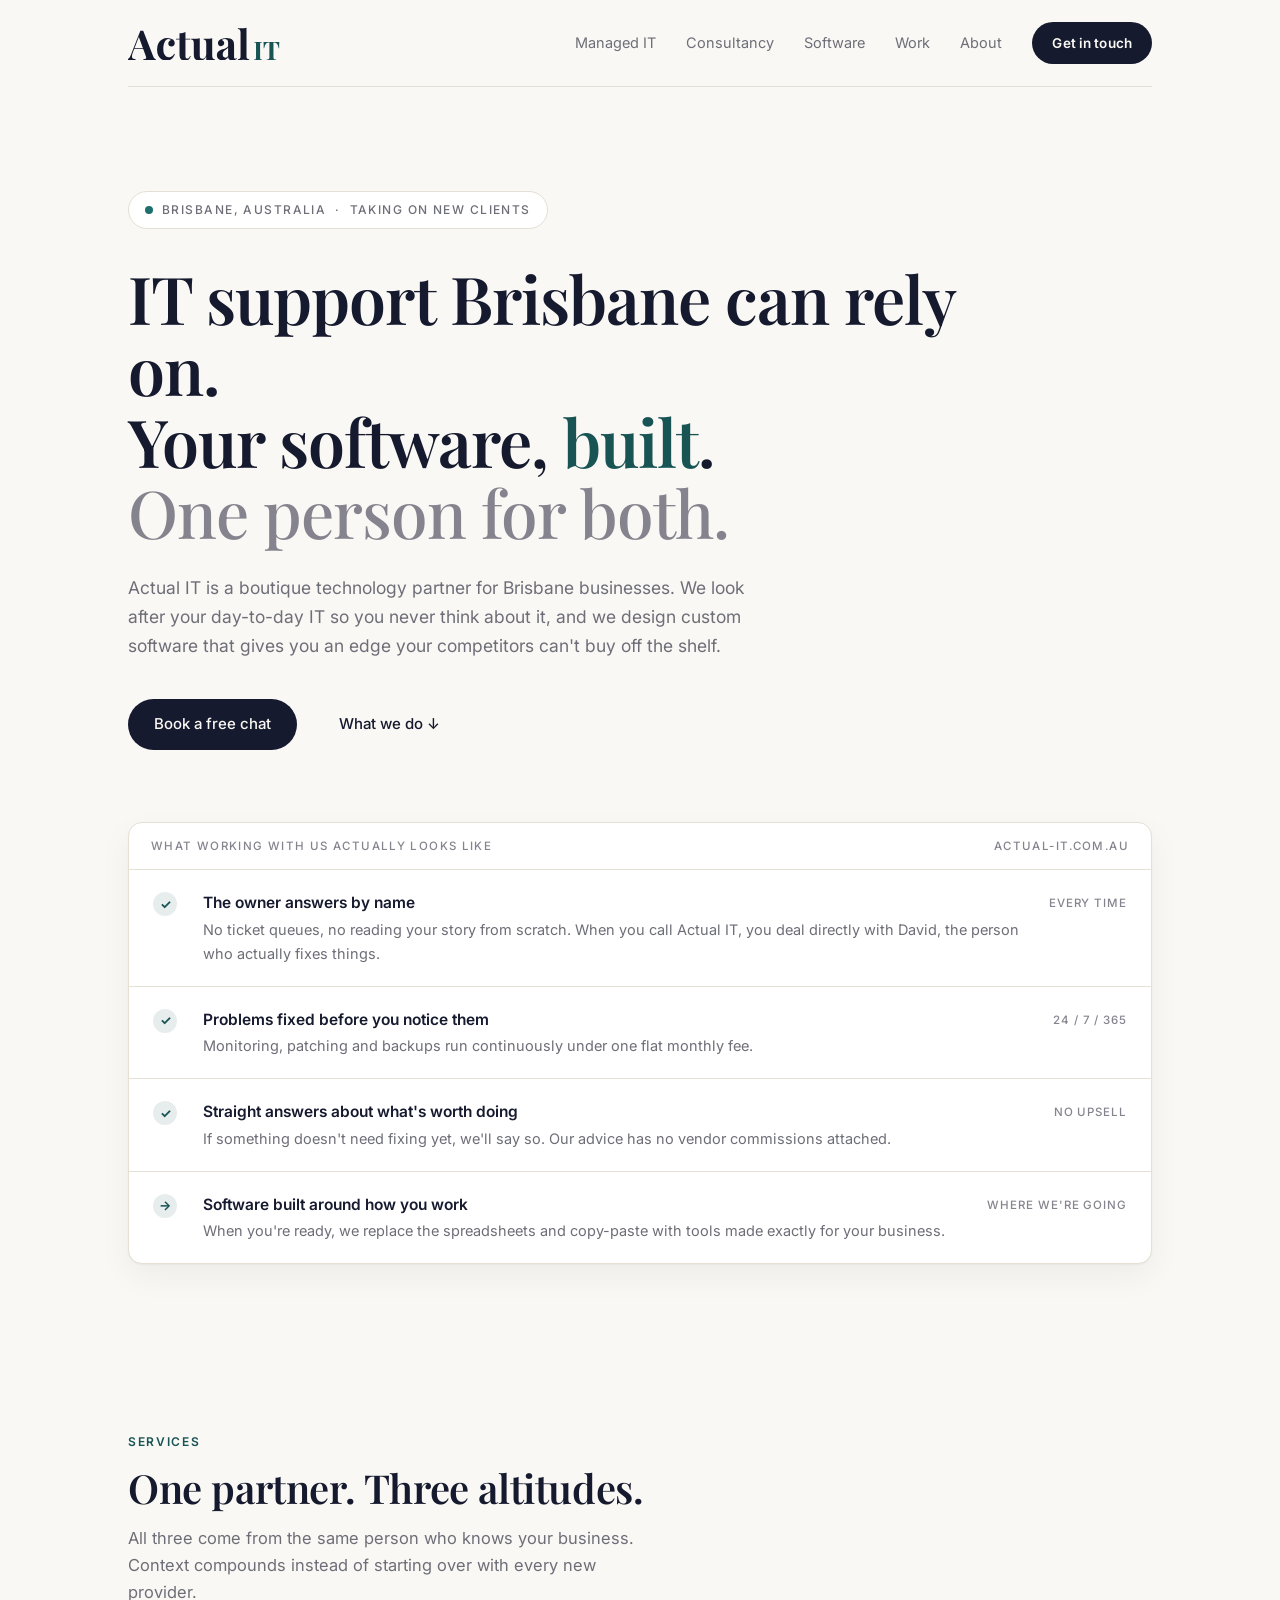
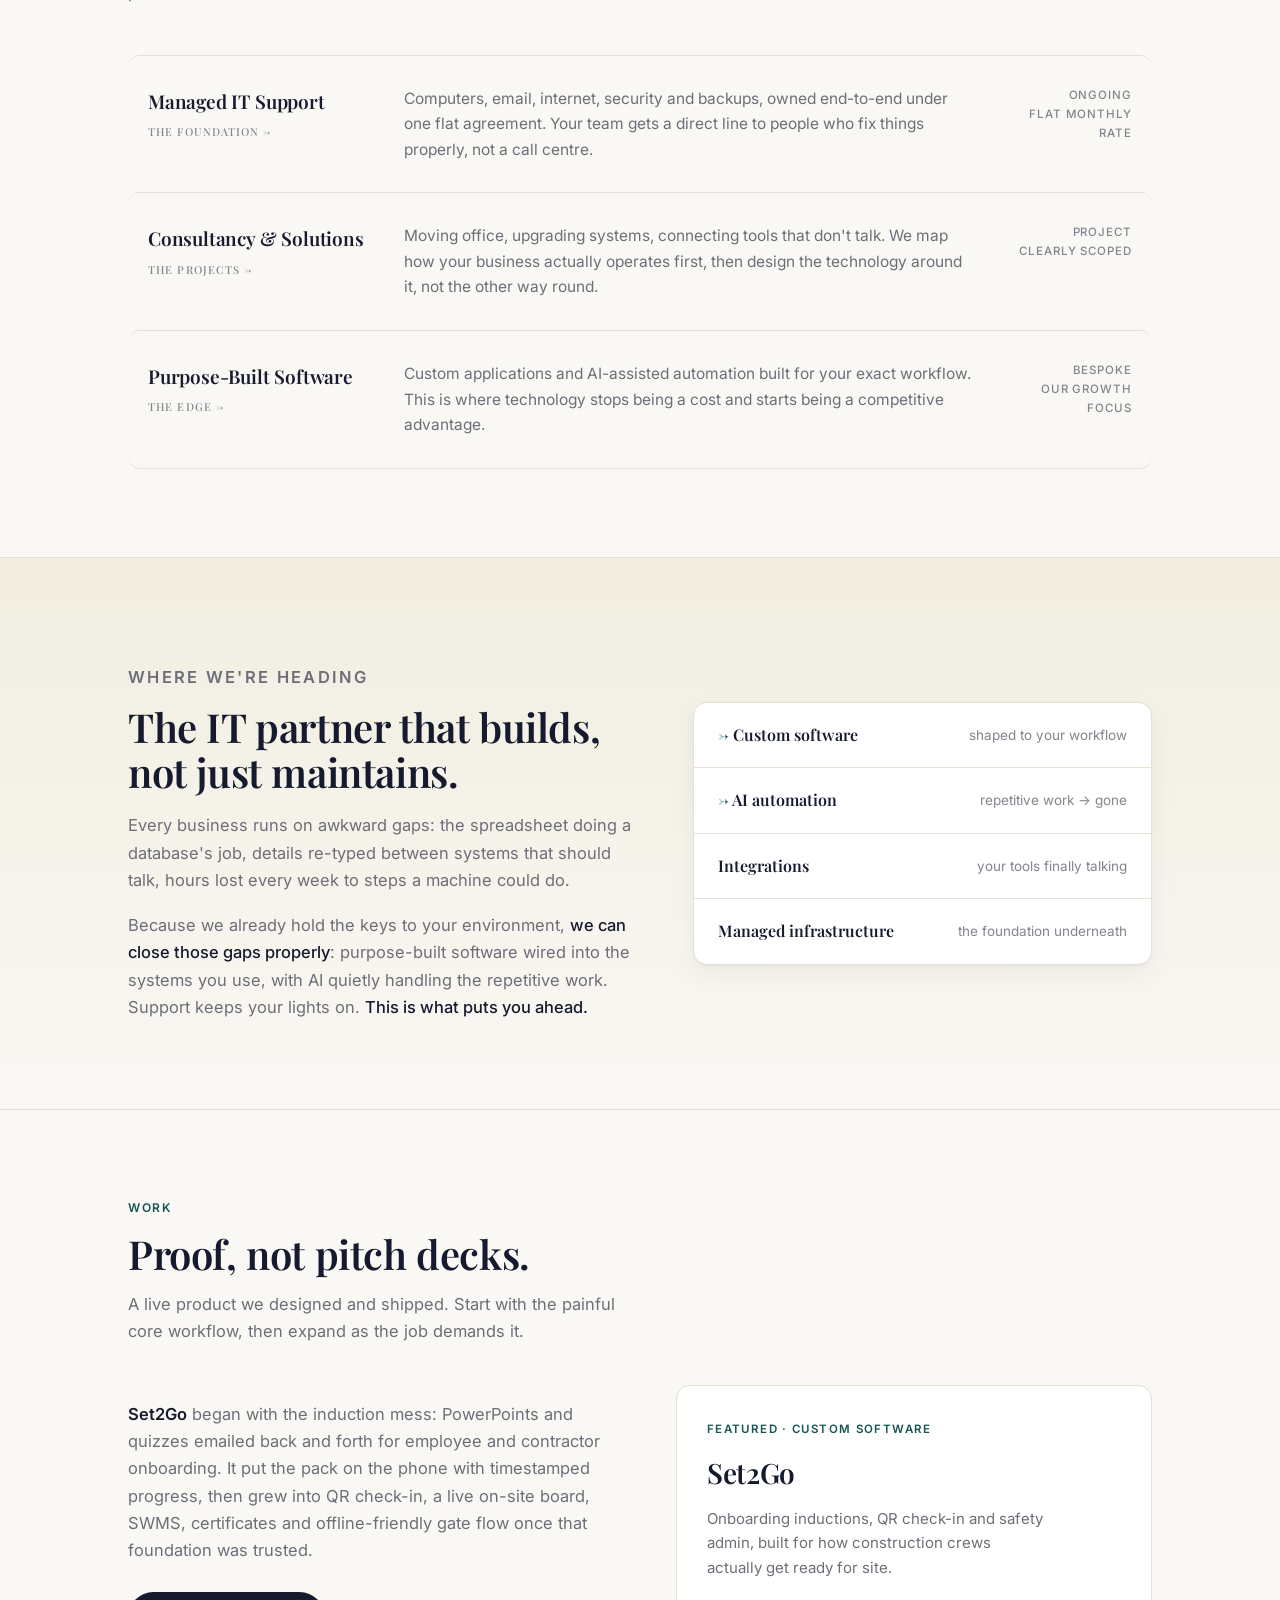
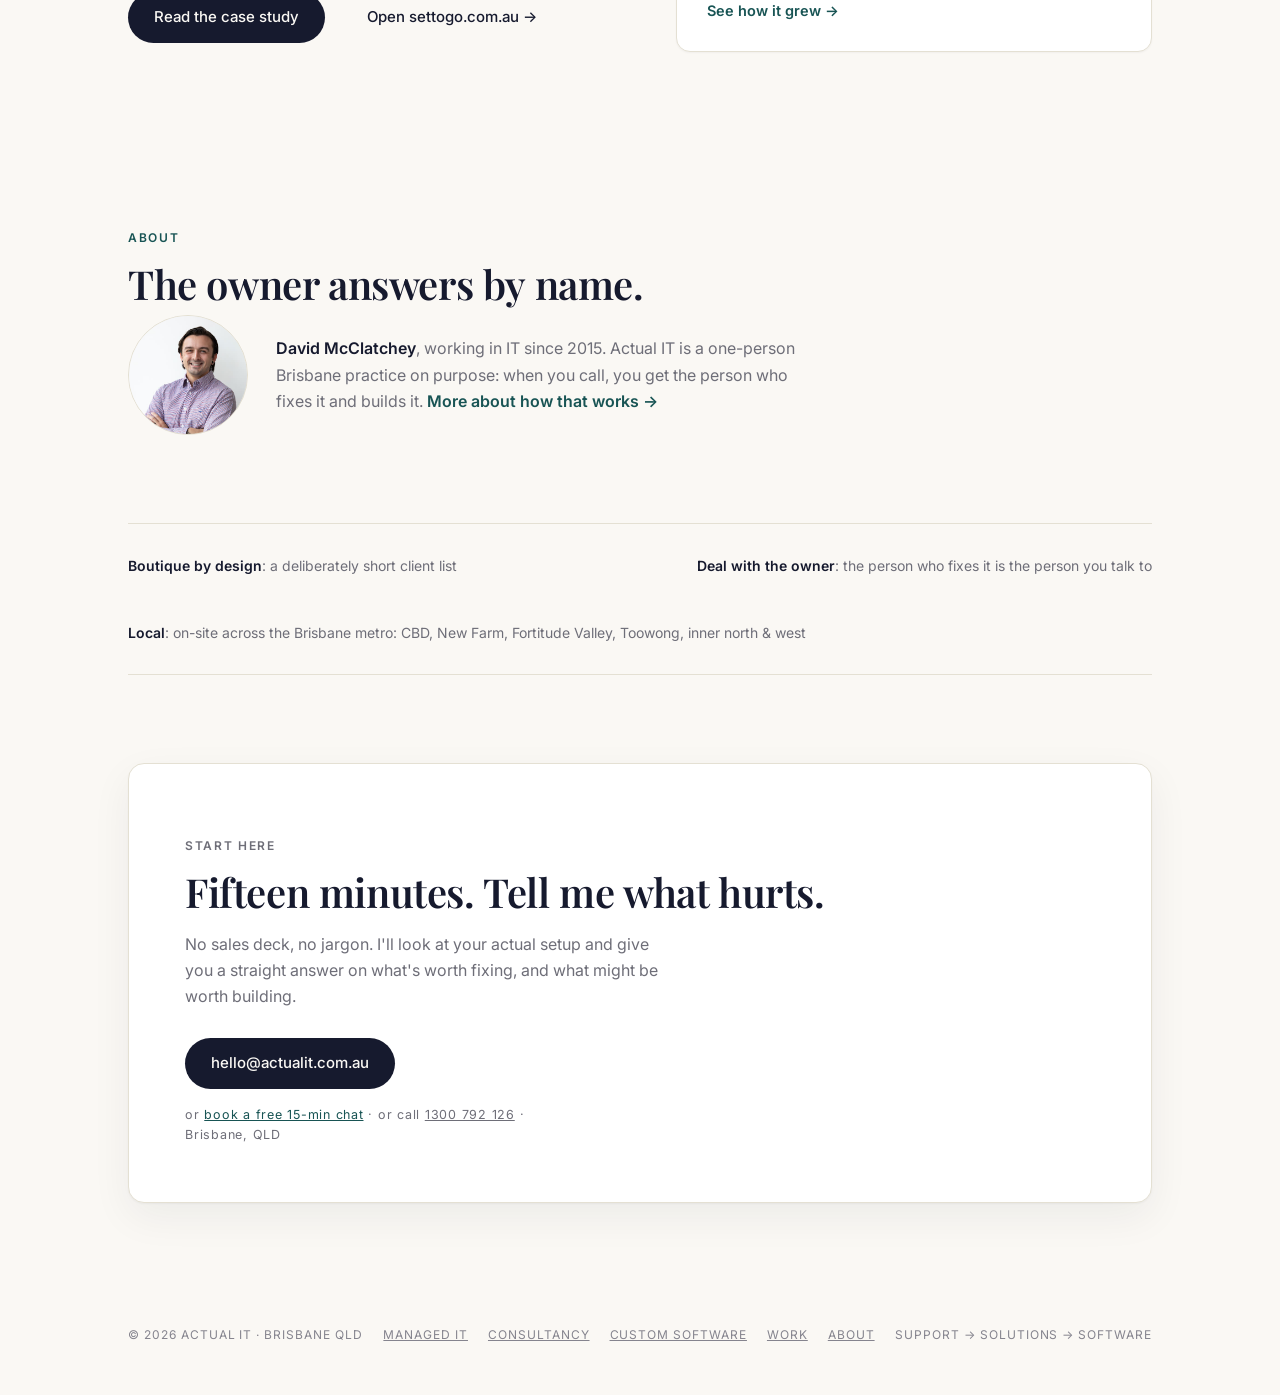
==== index.html @ 5e85e90c "Remove em dashes from site copy Replace em dashes with commas, colons, periods, pipes, or parenthese" ====
<!DOCTYPE html>
<html lang="en-AU">
<head>
<meta charset="UTF-8">
<meta name="viewport" content="width=device-width, initial-scale=1.0">
<title>IT Support Brisbane | Managed IT, Software &amp; AI | Actual IT</title>
<meta name="description" content="Boutique IT support for Brisbane businesses: managed IT, consultancy and custom software &amp; AI. Deal directly with the owner. Actual IT, Brisbane QLD.">
<link rel="canonical" href="https://actualit.com.au/">
<meta property="og:type" content="website">
<meta property="og:title" content="Actual IT | IT Support &amp; Custom Software for Brisbane Businesses">
<meta property="og:description" content="Managed IT support, consultancy and purpose-built software for Brisbane businesses. Boutique by design: you always deal directly with the owner.">
<meta property="og:url" content="https://actualit.com.au/">
<meta property="og:locale" content="en_AU">
<meta property="og:image" content="https://actualit.com.au/assets/og-image.png">
<meta property="og:image:alt" content="Actual IT: boutique IT support, consultancy and custom software for Brisbane businesses.">
<meta property="og:image:width" content="1600">
<meta property="og:image:height" content="900">
<meta name="twitter:card" content="summary_large_image">

<meta name="geo.region" content="AU-QLD">
<meta name="geo.placename" content="Brisbane">
<link rel="icon" type="image/svg+xml" href="/favicon.svg?v=2">
<link rel="preconnect" href="https://fonts.googleapis.com">
<link rel="preconnect" href="https://fonts.gstatic.com" crossorigin>
<link href="https://fonts.googleapis.com/css2?family=Inter:wght@400;500;600&family=Playfair+Display:wght@500;600;700&display=swap" rel="stylesheet">
<link rel="stylesheet" href="/styles.css">
  <script type="application/ld+json">
  {
    "@context": "https://schema.org",
    "@type": "ProfessionalService",
    "@id": "https://actualit.com.au/#business",
    "name": "Actual IT",
    "description": "Boutique IT support, consultancy and purpose-built software for Brisbane businesses.",
    "url": "https://actualit.com.au/",
    "logo": "https://actualit.com.au/assets/logo.svg",
    "image": "https://actualit.com.au/assets/og-image.png",
    "email": "hello@actualit.com.au",
    "telephone": "1300 792 126",
    "founder": {"@type": "Person", "name": "David McClatchey", "jobTitle": "Principal Consultant", "image": "https://actualit.com.au/assets/david-mcclatchey.jpg"},
    "areaServed": {"@type": "City", "name": "Brisbane"},
    "address": {"@type": "PostalAddress", "addressLocality": "Brisbane", "addressRegion": "QLD", "addressCountry": "AU"},
    "geo": {"@type": "GeoCoordinates", "latitude": -27.4698, "longitude": 153.0251},
    "priceRange": "$$",
    "knowsAbout": ["Managed IT Support", "IT Consultancy", "Custom Software Development", "AI Automation"],
    "sameAs": ["https://www.google.com/maps/place/Actual+IT/data=!4m2!3m1!1s0x0:0x49b9b426a1f23803"]
  }
  </script>
</head>
<body>

<div class="wrap">
  <nav>
    <a class="skip" href="#main">Skip to content</a>
    <a class="brand" href="/">
      <img class="brand-logo" src="/assets/logo.svg?v=2" alt="Actual IT" width="132" height="47">
    </a>
    <button class="nav-toggle" aria-expanded="false" aria-controls="site-nav">Menu</button>
    <div class="nav-right" id="site-nav">
      <a class="link" href="/services/managed-it-support">Managed IT</a>
      <a class="link" href="/services/consultancy">Consultancy</a>
      <a class="link" href="/services/custom-software">Software</a>
      <a class="link" href="/work/">Work</a>
      <a class="link" href="/about/">About</a>
      <a class="nav-cta" href="/contact/">Get in touch</a>
    </div>
  </nav>
</div>

<header class="hero">
  <div class="wrap">
    <span class="status-pill"><span class="pulse"></span> BRISBANE, AUSTRALIA &nbsp;·&nbsp; TAKING ON NEW CLIENTS</span>
    <h1>IT support Brisbane can rely on.<br>Your software, <span class="ok">built</span>.<br><span class="dim">One person for both.</span></h1>
    <p class="hero-sub">
      Actual IT is a boutique technology partner for Brisbane businesses. We look after your
      day-to-day IT so you never think about it, and we design custom software that gives
      you an edge your competitors can't buy off the shelf.
    </p>
    <div class="hero-actions">
      <a class="btn btn-solid" href="https://cal.com/actualit/15min" target="_blank" rel="noopener">Book a free chat</a>
      <a class="btn btn-text" href="#services">What we do ↓</a>
    </div>

    <div class="like">
      <div class="like-bar"><span>what working with us actually looks like</span><span>actual-it.com.au</span></div>
      <div class="like-row">
        <span class="like-check">✓</span>
        <div>
          <div class="like-t">The owner answers by name</div>
          <div class="like-d">No ticket queues, no reading your story from scratch. When you call Actual IT, you deal directly with David, the person who actually fixes things.</div>
        </div>
        <span class="like-meta">every time</span>
      </div>
      <div class="like-row">
        <span class="like-check">✓</span>
        <div>
          <div class="like-t">Problems fixed before you notice them</div>
          <div class="like-d">Monitoring, patching and backups run continuously under one flat monthly fee.</div>
        </div>
        <span class="like-meta">24 / 7 / 365</span>
      </div>
      <div class="like-row">
        <span class="like-check">✓</span>
        <div>
          <div class="like-t">Straight answers about what's worth doing</div>
          <div class="like-d">If something doesn't need fixing yet, we'll say so. Our advice has no vendor commissions attached.</div>
        </div>
        <span class="like-meta">no upsell</span>
      </div>
      <div class="like-row">
        <span class="like-check">→</span>
        <div>
          <div class="like-t">Software built around how you work</div>
          <div class="like-d">When you're ready, we replace the spreadsheets and copy-paste with tools made exactly for your business.</div>
        </div>
        <span class="like-meta">where we're going</span>
      </div>
    </div>
  </div>
</header>

<section id="services">
  <div class="wrap">
    <div class="sec-head">
      <p class="sec-label">Services</p>
      <h2>One partner. Three altitudes.</h2>
      <p class="sec-note">All three come from the same person who knows your business. Context compounds instead of starting over with every new provider.</p>
    </div>

    <div class="ledger">
      <div class="ledger-row">
        <span class="ledger-name"><a href="/services/managed-it-support" style="color:inherit;text-decoration:none;">Managed IT Support</a><small>the foundation →</small></span>
        <p class="ledger-desc">Computers, email, internet, security and backups, owned end-to-end under one flat agreement. Your team gets a direct line to people who fix things properly, not a call centre.</p>
        <span class="ledger-meta">ongoing<br>flat monthly rate</span>
      </div>
      <div class="ledger-row">
        <span class="ledger-name"><a href="/services/consultancy" style="color:inherit;text-decoration:none;">Consultancy &amp; Solutions</a><small>the projects →</small></span>
        <p class="ledger-desc">Moving office, upgrading systems, connecting tools that don't talk. We map how your business actually operates first, then design the technology around it, not the other way round.</p>
        <span class="ledger-meta">project<br>clearly scoped</span>
      </div>
      <div class="ledger-row">
        <span class="ledger-name"><a href="/services/custom-software" style="color:inherit;text-decoration:none;">Purpose-Built Software</a><small>the edge →</small></span>
        <p class="ledger-desc">Custom applications and AI-assisted automation built for your exact workflow. This is where technology stops being a cost and starts being a competitive advantage.</p>
        <span class="ledger-meta">bespoke<br>our growth focus</span>
      </div>
    </div>
  </div>
</section>

<div class="band-wrap">
  <section id="software">
    <div class="wrap pitch">
      <div>
        <p class="sec-label">Where we're heading</p>
        <h2>The IT partner that builds, not just maintains.</h2>
        <p>Every business runs on awkward gaps: the spreadsheet doing a database's job, details re-typed between systems that should talk, hours lost every week to steps a machine could do.</p>
        <p>Because we already hold the keys to your environment, <strong>we can close those gaps properly</strong>: purpose-built software wired into the systems you use, with AI quietly handling the repetitive work. Support keeps your lights on. <strong>This is what puts you ahead.</strong></p>
      </div>
      <div class="stack" aria-hidden="true">
        <div class="stack-item hot">
          <span class="s-name">Custom software</span><span class="s-desc">shaped to your workflow</span>
        </div>
        <div class="stack-item hot">
          <span class="s-name">AI automation</span><span class="s-desc">repetitive work → gone</span>
        </div>
        <div class="stack-item">
          <span class="s-name">Integrations</span><span class="s-desc">your tools finally talking</span>
        </div>
        <div class="stack-item">
          <span class="s-name">Managed infrastructure</span><span class="s-desc">the foundation underneath</span>
        </div>
      </div>
    </div>
  </section>
</div>

<section id="work">
  <div class="wrap">
    <div class="sec-head">
      <p class="sec-label">Work</p>
      <h2>Proof, not pitch decks.</h2>
      <p class="sec-note">A live product we designed and shipped. Start with the painful core workflow, then expand as the job demands it.</p>
    </div>
    <div class="work-teaser">
      <div>
        <p>
          <strong style="color:var(--text); font-weight:600;">Set2Go</strong> began with the
          induction mess: PowerPoints and quizzes emailed back and forth for employee and
          contractor onboarding. It put the pack on the phone with timestamped progress, then
          grew into QR check-in, a live on-site board, SWMS, certificates and offline-friendly
          gate flow once that foundation was trusted.
        </p>
        <div class="hero-actions" style="margin-top:28px;">
          <a class="btn btn-solid" href="/work/">Read the case study</a>
          <a class="btn btn-text" href="https://settogo.com.au" target="_blank" rel="noopener">Open settogo.com.au →</a>
        </div>
      </div>
      <a class="work-link" href="/work/#settogo">
        <span class="wl-label">Featured · Custom software</span>
        <div class="wl-name">Set2Go</div>
        <p class="wl-desc">Onboarding inductions, QR check-in and safety admin, built for how construction crews actually get ready for site.</p>
        <span class="wl-go">See how it grew →</span>
      </a>
    </div>
  </div>
</section>

<section id="about">
  <div class="wrap">
    <div class="sec-head">
      <p class="sec-label">About</p>
      <h2>The owner answers by name.</h2>
    </div>
    <div class="meet">
      <figure class="meet-photo">
        <img
          src="/assets/david-mcclatchey-sm.jpg"
          width="427"
          height="640"
          alt="David McClatchey, founder of Actual IT"
          loading="lazy"
          decoding="async"
        >
      </figure>
      <div>
        <p>
          <strong>David McClatchey</strong>, working in IT since 2015. Actual IT is a one-person
          Brisbane practice on purpose: when you call, you get the person who fixes it and builds it.
          <a href="/about/">More about how that works →</a>
        </p>
      </div>
    </div>
  </div>
</section>

<div class="wrap">
  <div class="trust">
    <div><b>Boutique by design</b>: a deliberately short client list</div>
    <div><b>Deal with the owner</b>: the person who fixes it is the person you talk to</div>
    <div><b>Local</b>: on-site across the Brisbane metro: CBD, New Farm, Fortitude Valley, Toowong, inner north &amp; west</div>
  </div>
</div>

<section id="contact">
  <div class="wrap">
    <div class="contact-box">
      <p class="sec-label">Start here</p>
      <h2>Fifteen minutes. Tell me what hurts.</h2>
      <p>No sales deck, no jargon. I'll look at your actual setup and give you a straight answer on what's worth fixing, and what might be worth building.</p>
      <a class="btn btn-solid" href="mailto:hello@actualit.com.au">hello@actualit.com.au</a>
      <p class="contact-alt">or <a href="https://cal.com/actualit/15min" target="_blank" rel="noopener" style="color:var(--accent);">book a free 15-min chat</a> · or call <a href="tel:1300792126">1300 792 126</a> · Brisbane, QLD</p>
    </div>
  </div>
</section>

<div class="wrap">
  <footer style="flex-wrap:wrap; gap:16px;">
    <span>&copy; 2026 ACTUAL IT &middot; BRISBANE QLD</span>
    <span style="display:flex; gap:20px;">
      <a href="/services/managed-it-support" style="color:inherit;">Managed IT</a>
      <a href="/services/consultancy" style="color:inherit;">Consultancy</a>
      <a href="/services/custom-software" style="color:inherit;">Custom Software</a>
      <a href="/work/" style="color:inherit;">Work</a>
      <a href="/about/" style="color:inherit;">About</a>
    </span>
    <span>SUPPORT &rarr; SOLUTIONS &rarr; SOFTWARE</span>
  </footer>
</div>

</body>
</html>
---- styles.css ----
:root {
    --bg: #FAF8F4;          /* warm off-white */
    --panel: #F2EFE6;
    --border: #E4E0D3;
    --text: #161A2E;        /* ink navy */
    --muted: #6E6E78;       /* slate grey */
    --faint: #85848E;
    --accent: #185454;      /* dark teal */
    --accent-bright: #1E6F6F;
    --sage: #7FB5AE;        /* accents on dark only */
    --bone: #F2EDE3;        /* text on navy */
    --serif: "Playfair Display", Georgia, "Times New Roman", serif;
    --sans: "Inter", "Segoe UI", system-ui, sans-serif;
  }
  * { box-sizing: border-box; margin: 0; padding: 0; }
  body {
    background: var(--bg); color: var(--text);
    font-family: var(--sans); font-size: 16px; line-height: 1.65;
    -webkit-font-smoothing: antialiased;
  }
  ::selection { background: var(--accent); color: var(--bone); }
  .wrap { max-width: 1080px; margin: 0 auto; padding: 0 28px; }

  .skip {
    position: absolute; left: -999px; top: 0; z-index: 100;
    background: var(--accent); color: var(--bone);
    padding: 10px 18px; border-radius: 0 0 10px 0;
    font-size: 14px; text-decoration: none;
  }
  .skip:focus { left: 0; }
  a:focus-visible, button:focus-visible {
    outline: 2px solid var(--accent); outline-offset: 3px; border-radius: 4px;
  }
  .nav-right a[aria-current="page"] { color: var(--text); font-weight: 600; }
  .nav-right a.link[aria-current="page"]::after {
    content: ""; display: block; height: 2px; background: var(--accent);
    border-radius: 2px; margin-top: 2px;
  }

  /* nav */
  nav {
    display: flex; justify-content: space-between; align-items: center;
    padding: 22px 0; border-bottom: 1px solid var(--border);
  }
  .brand { display: flex; align-items: center; text-decoration: none; }
  .brand-logo { height: 34px; width: auto; display: block; }
  .nav-right { display: flex; gap: 30px; align-items: center; }
  .nav-right a.link { color: var(--muted); text-decoration: none; font-size: 14.5px; transition: color .15s; }
  .nav-right a.link:hover { color: var(--text); }
  .nav-cta {
    font-size: 13.5px; font-weight: 600; text-decoration: none;
    background: var(--text); color: var(--bg) !important;
    padding: 10px 20px; border-radius: 99px; transition: background .15s;
    letter-spacing: 0.01em;
  }
  .nav-cta:hover { background: var(--accent); }

  .nav-toggle { display: none; }
  @media (max-width: 760px) {
    .nav-right { position: fixed; inset: 0 0 auto 0; background: var(--bg);
      flex-direction: column; align-items: flex-start; gap: 20px;
      padding: 84px 28px 32px; border-bottom: 1px solid var(--border);
      transform: translateY(-110%); transition: transform .22s ease; z-index: 90; }
    .nav-right.open { transform: translateY(0); }
    .nav-right a.link { font-size: 18px; }
    .nav-toggle { display: block; background: none; border: 1px solid var(--border);
      border-radius: 8px; padding: 8px 12px; font-size: 15px; color: var(--text);
      cursor: pointer; z-index: 95; }
    nav { position: relative; }
  }

  /* hero */
  .hero { padding: 104px 0 80px; }
  .status-pill {
    display: inline-flex; align-items: center; gap: 9px;
    font-size: 12px; color: var(--muted); letter-spacing: 0.12em;
    text-transform: uppercase; font-weight: 500;
    border: 1px solid var(--border); border-radius: 99px; padding: 8px 16px;
    background: #fff; margin-bottom: 34px;
  }
  .pulse { width: 8px; height: 8px; border-radius: 50%; background: var(--accent-bright); animation: pulse 2.4s infinite; }
  @keyframes pulse { 0%,100% { opacity: 1; } 50% { opacity: .35; } }
  h1 {
    font-family: var(--serif); font-weight: 600;
    font-size: clamp(40px, 5.4vw, 66px); letter-spacing: -0.015em;
    line-height: 1.08; max-width: 20ch;
  }
  h1 .ok { color: var(--accent); }
  h1 .dim { color: var(--faint); font-weight: 500; }
  .hero-sub { margin-top: 26px; max-width: 56ch; color: var(--muted); font-size: 17.5px; }
  .hero-actions { margin-top: 38px; display: flex; gap: 16px; align-items: center; flex-wrap: wrap; }
  .btn {
    font-size: 15px; text-decoration: none;
    padding: 13px 26px; border-radius: 99px; transition: all .15s ease;
  }
  .btn-solid { background: var(--text); color: var(--bg); font-weight: 500; }
  .btn-solid:hover { background: var(--accent); transform: translateY(-1px); box-shadow: 0 6px 18px rgba(24,84,84,.22); }
  .btn-text { color: var(--text); font-weight: 500; }

  /* "what it's like" panel */
  .like {
    margin-top: 72px; border: 1px solid var(--border); border-radius: 14px;
    background: #fff; overflow: hidden;
    box-shadow: 0 1px 2px rgba(22,26,46,.04), 0 12px 32px rgba(22,26,46,.05);
  }
  .like-bar {
    display: flex; align-items: center; justify-content: space-between;
    padding: 14px 22px; border-bottom: 1px solid var(--border);
    font-size: 11.5px; letter-spacing: 0.12em; text-transform: uppercase;
    color: var(--faint); font-weight: 500;
  }
  .like-row {
    display: grid; grid-template-columns: 34px 1fr auto; gap: 16px;
    padding: 20px 24px; border-bottom: 1px solid var(--border); align-items: start;
  }
  .like-row:last-child { border-bottom: none; }
  .like-check {
    width: 24px; height: 24px; border-radius: 50%; background: rgba(24,84,84,.10);
    color: var(--accent); display: flex; align-items: center; justify-content: center;
    font-size: 13px; font-weight: 700; margin-top: 2px;
  }
  .like-t { font-weight: 600; font-size: 15.5px; }
  .like-d { color: var(--muted); font-size: 14.5px; margin-top: 2px; }
  .like-meta { font-size: 11.5px; letter-spacing: 0.08em; text-transform: uppercase; color: var(--faint); white-space: nowrap; padding-top: 4px; font-weight: 500; }

  /* sections */
  section { padding: 88px 0; }
  .sec-head { max-width: 720px; }
  .sec-label {
    font-size: 12px; color: var(--accent);
    letter-spacing: 0.14em; text-transform: uppercase; font-weight: 600;
  }
  h2 {
    font-family: var(--serif); font-weight: 600;
    font-size: clamp(28px, 3.4vw, 40px); letter-spacing: -0.01em;
    line-height: 1.12; margin-top: 14px;
  }
  .sec-note { color: var(--muted); font-size: 16.5px; margin-top: 14px; max-width: 52ch; }

  /* services ledger */
  .ledger { margin-top: 48px; }
  .ledger-row {
    display: grid; grid-template-columns: 220px 1fr 120px; gap: 36px;
    padding: 30px 20px; border-top: 1px solid var(--border);
    border-radius: 12px; transition: background .15s;
  }
  .ledger-row:last-child { border-bottom: 1px solid var(--border); }
  .ledger-row:hover { background: #fff; box-shadow: 0 1px 3px rgba(22,26,46,.05); }
  @media (max-width: 800px) { .ledger-row { grid-template-columns: 1fr; gap: 10px; } }
  .ledger-name { font-family: var(--serif); font-weight: 600; font-size: 19px; letter-spacing: -0.01em; }
  .ledger-name small { display: block; font-weight: 500; font-size: 11px; letter-spacing: 0.1em; text-transform: uppercase; color: var(--faint); margin-top: 6px; }
  .ledger-desc { color: var(--muted); font-size: 15.5px; max-width: 58ch; }
  .ledger-meta { font-size: 11.5px; letter-spacing: 0.08em; text-transform: uppercase; color: var(--faint); text-align: right; font-weight: 500; }
  @media (max-width: 800px) { .ledger-meta { text-align: left; } }

  /* pitch band: warm tint */
  .band-wrap { background: linear-gradient(180deg, #F1EDE0, var(--bg)); border-top: 1px solid var(--border); border-bottom: 1px solid var(--border); }
  .pitch { display: grid; grid-template-columns: 1.1fr 1fr; gap: 60px; align-items: center; }
  @media (max-width: 840px) { .pitch { grid-template-columns: 1fr; } }
  .pitch p { color: var(--muted); margin-top: 18px; font-size: 16.5px; }
  .pitch strong { color: var(--text); font-weight: 500; }
  .stack { border: 1px solid var(--border); border-radius: 14px; background: #fff; overflow: hidden; box-shadow: 0 1px 2px rgba(22,26,46,.04), 0 10px 28px rgba(22,26,46,.05); }
  .stack-item {
    padding: 19px 24px; border-bottom: 1px solid var(--border);
    display: flex; justify-content: space-between; align-items: center; gap: 20px;
  }
  .stack-item:last-child { border-bottom: none; }
  .stack-item .s-name { font-family: var(--serif); font-weight: 600; font-size: 16px; }
  .stack-item.hot .s-name::before { content: "→ "; color: var(--accent); }
  .stack-item .s-desc { color: var(--faint); font-size: 13.5px; text-align: right; }

  /* trust strip */
  .trust { display: flex; gap: 44px; flex-wrap: wrap; justify-content: space-between; padding: 30px 0; border-top: 1px solid var(--border); border-bottom: 1px solid var(--border); }
  .trust div { font-size: 14px; color: var(--muted); }
  .trust b { color: var(--text); font-weight: 600; }

  /* work / case study */
  .case {
    border: 1px solid var(--border); border-radius: 16px; background: #fff;
    padding: 40px 44px 48px;
    box-shadow: 0 1px 2px rgba(22,26,46,.04), 0 12px 32px rgba(22,26,46,.05);
  }
  .case-head {
    display: flex; justify-content: space-between; align-items: flex-start;
    gap: 28px; flex-wrap: wrap;
    padding-bottom: 28px; border-bottom: 1px solid var(--border);
  }
  .case-tagline { color: var(--muted); font-size: 16.5px; margin-top: 10px; max-width: 42ch; }
  .case-meta {
    display: flex; flex-direction: column; align-items: flex-end; gap: 8px;
    font-size: 12px; letter-spacing: 0.08em; text-transform: uppercase;
    color: var(--faint); font-weight: 500; text-align: right;
  }
  .case-meta a {
    color: var(--accent); text-decoration: none; letter-spacing: 0.04em;
    text-transform: none; font-size: 14.5px; font-weight: 600;
  }
  .case-meta a:hover { color: var(--accent-bright); }
  .case-body {
    display: grid; grid-template-columns: 1fr 1fr; gap: 48px;
    padding: 36px 0 8px;
  }
  @media (max-width: 800px) {
    .case { padding: 28px 22px 36px; }
    .case-body { grid-template-columns: 1fr; gap: 28px; }
    .case-meta { align-items: flex-start; text-align: left; }
  }
  .case h3 {
    font-family: var(--serif); font-weight: 600; font-size: 22px;
    letter-spacing: -0.01em; margin-bottom: 14px;
  }
  .case-body p, .case-expand > p, .case-footer p {
    color: var(--muted); font-size: 15.5px; margin-top: 12px;
  }
  .case-body p:first-of-type, .case-expand > p:first-of-type { margin-top: 0; }
  .case-body strong, .case-footer strong { color: var(--text); font-weight: 600; }
  .case-list {
    list-style: none; display: flex; flex-direction: column; gap: 12px;
  }
  .case-list li {
    position: relative; padding-left: 18px;
    color: var(--muted); font-size: 15.5px;
  }
  .case-list li::before {
    content: ""; position: absolute; left: 0; top: 0.65em;
    width: 7px; height: 7px; border-radius: 50%; background: var(--accent);
  }
  .case-list strong { color: var(--text); font-weight: 600; }
  .case-expand {
    padding: 28px 0 8px; border-top: 1px solid var(--border); margin-top: 20px;
  }
  .case-footer {
    margin-top: 12px; padding-top: 28px; border-top: 1px solid var(--border);
  }
  .case-footer p { max-width: 62ch; }

  /* homepage work teaser */
  .work-teaser {
    display: grid; grid-template-columns: 1.05fr 1fr; gap: 48px; align-items: start;
    margin-top: 40px;
  }
  @media (max-width: 840px) { .work-teaser { grid-template-columns: 1fr; gap: 28px; } }
  .work-teaser p { color: var(--muted); font-size: 16.5px; margin-top: 16px; max-width: 48ch; }
  .work-link {
    display: block; text-decoration: none; color: inherit;
    border: 1px solid var(--border); border-radius: 14px; background: #fff;
    padding: 28px 30px; transition: border-color .15s, box-shadow .15s, transform .15s;
    box-shadow: 0 1px 2px rgba(22,26,46,.04);
  }
  .work-link:hover {
    border-color: var(--sage); transform: translateY(-2px);
    box-shadow: 0 8px 24px rgba(22,26,46,.08);
  }
  .work-link .wl-label {
    font-size: 11.5px; letter-spacing: 0.12em; text-transform: uppercase;
    color: var(--accent); font-weight: 600;
  }
  .work-link .wl-name {
    font-family: var(--serif); font-weight: 600; font-size: 28px;
    letter-spacing: -0.01em; margin-top: 10px;
  }
  .work-link .wl-desc { color: var(--muted); font-size: 15px; margin-top: 10px; max-width: 38ch; }
  .work-link .wl-go {
    display: inline-block; margin-top: 18px; color: var(--accent);
    font-size: 14.5px; font-weight: 600;
  }

  /* about / person */
  .pos-grid {
    display: grid; grid-template-columns: 1fr 1fr; gap: 40px 56px;
  }
  .pos-grid p { color: var(--muted); font-size: 16px; margin-top: 16px; }
  .pos-grid p:first-child { margin-top: 0; }
  .pos-grid strong { color: var(--text); font-weight: 600; }
  @media (max-width: 800px) { .pos-grid { grid-template-columns: 1fr; gap: 20px; } }

  .about-intro {
    display: grid; grid-template-columns: minmax(220px, 340px) 1fr;
    gap: 48px; align-items: center;
  }
  @media (max-width: 800px) {
    .about-intro { grid-template-columns: 1fr; gap: 28px; }
  }
  .about-photo {
    margin: 0; border-radius: 16px; overflow: hidden;
    background: var(--panel); border: 1px solid var(--border);
    aspect-ratio: 3 / 4; max-width: 340px;
  }
  .about-photo img {
    display: block; width: 100%; height: 100%;
    object-fit: cover; object-position: center 18%;
  }
  .about-intro .sec-label { margin-bottom: 0; }
  .about-intro h2 { margin-top: 12px; }
  .about-intro p { color: var(--muted); font-size: 16.5px; margin-top: 16px; max-width: 48ch; }
  .about-intro p strong { color: var(--text); font-weight: 600; }
  .about-facts {
    display: flex; flex-wrap: wrap; gap: 10px 28px;
    margin-top: 22px; padding-top: 18px; border-top: 1px solid var(--border);
  }
  .about-facts span {
    font-size: 12.5px; letter-spacing: 0.08em; text-transform: uppercase;
    color: var(--faint); font-weight: 500;
  }
  .about-facts b { color: var(--text); font-weight: 600; letter-spacing: 0.02em; text-transform: none; font-size: 14.5px; }

  /* homepage meet strip */
  .meet {
    display: grid; grid-template-columns: 120px 1fr; gap: 28px; align-items: center;
    margin-top: 8px;
  }
  @media (max-width: 600px) { .meet { grid-template-columns: 96px 1fr; gap: 18px; } }
  .meet-photo {
    margin: 0; width: 120px; height: 120px; border-radius: 50%;
    overflow: hidden; border: 1px solid var(--border); background: var(--panel);
  }
  @media (max-width: 600px) { .meet-photo { width: 96px; height: 96px; } }
  .meet-photo img {
    display: block; width: 100%; height: 100%;
    object-fit: cover; object-position: center 15%;
  }
  .meet p { color: var(--muted); font-size: 16px; max-width: 54ch; }
  .meet p strong { color: var(--text); font-weight: 600; }
  .meet a { color: var(--accent); font-weight: 600; text-decoration: none; }
  .meet a:hover { color: var(--accent-bright); }

  /* contact */
  .contact-box {
    border: 1px solid var(--border); border-radius: 16px; padding: 56px;
    background: #fff; box-shadow: 0 1px 2px rgba(22,26,46,.04), 0 14px 40px rgba(22,26,46,.06);
  }
  .contact-box p { color: var(--muted); margin-top: 16px; max-width: 48ch; }
  .contact-box .btn { display: inline-block; margin-top: 28px; }
  .contact-alt { font-size: 12.5px; letter-spacing: 0.06em; color: var(--faint); margin-top: 18px; }
  .contact-alt a { color: var(--muted); }

  footer {
    padding: 34px 0 50px; display: flex; justify-content: space-between; flex-wrap: wrap; gap: 10px;
    color: var(--faint); font-size: 12px; letter-spacing: 0.08em; text-transform: uppercase;
  }

  @media (prefers-reduced-motion: reduce) {
    .pulse { animation: none; }
    * { transition: none !important; }
  }
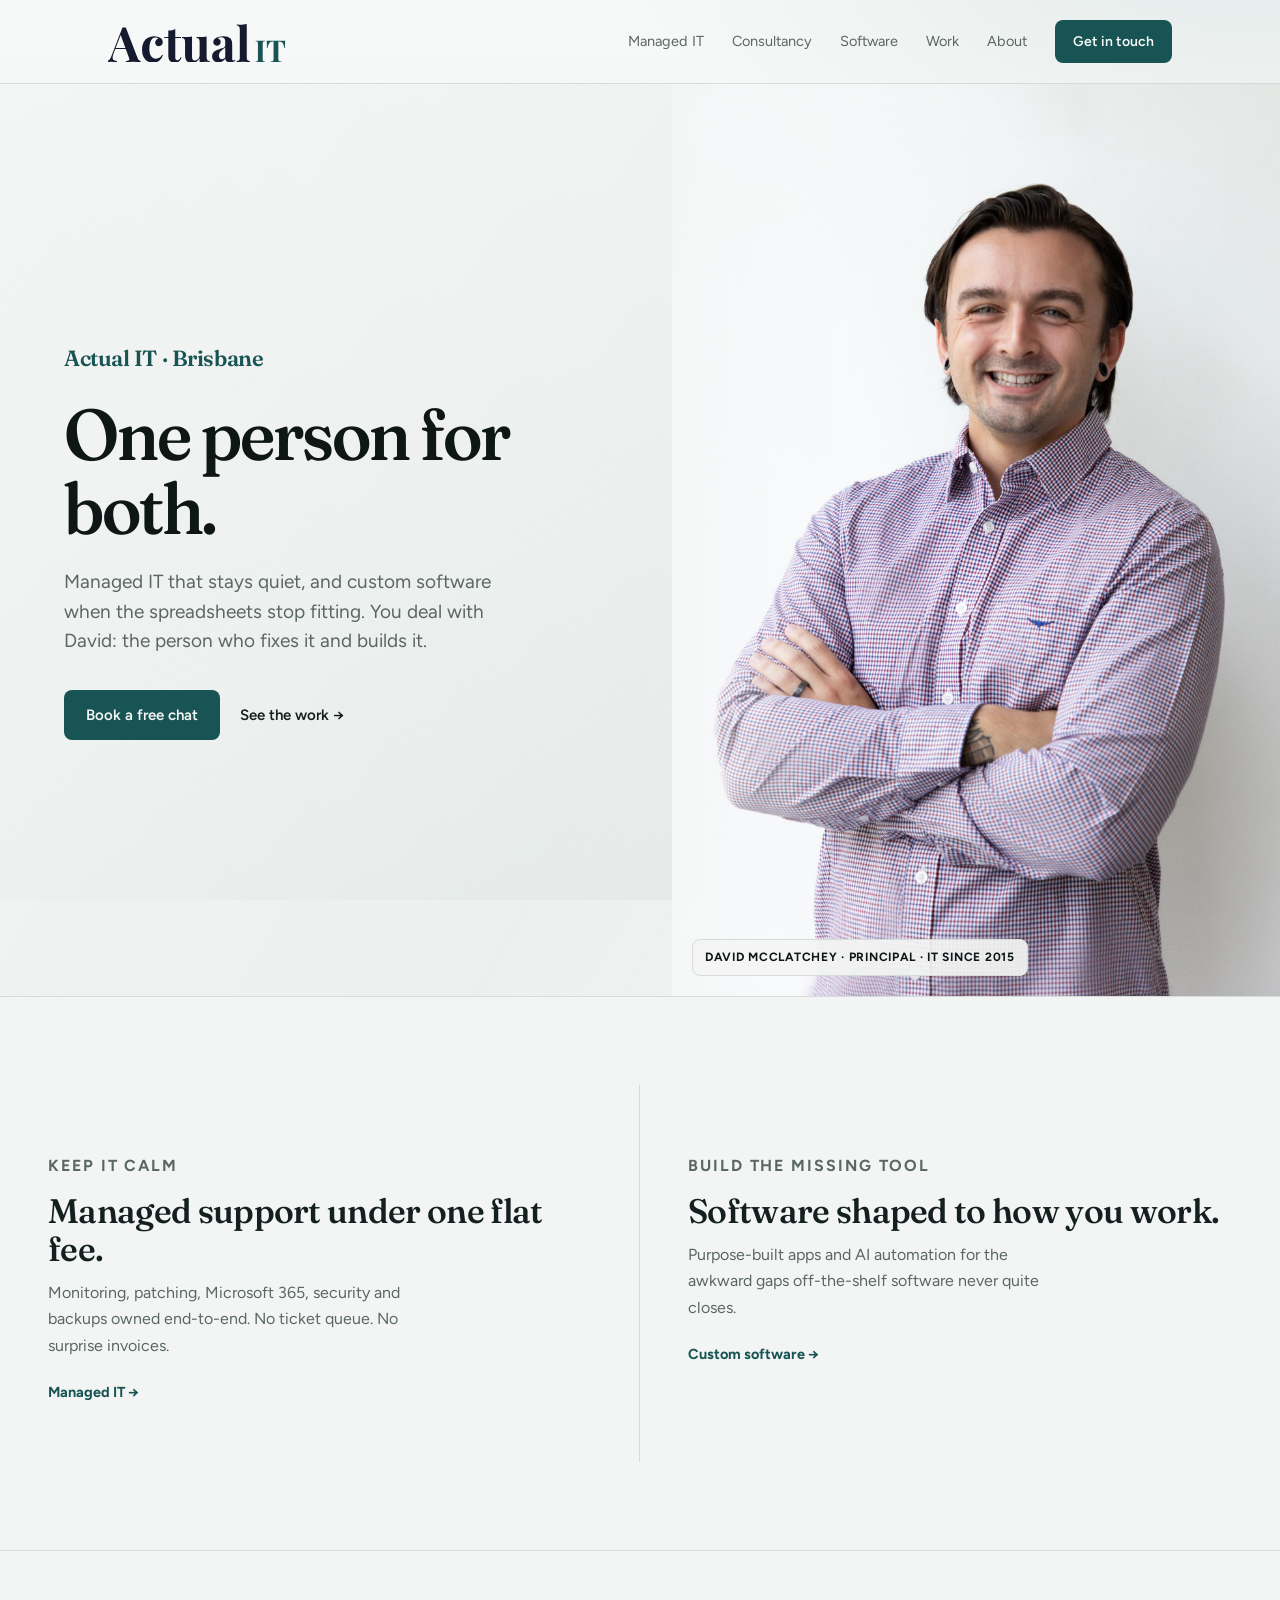
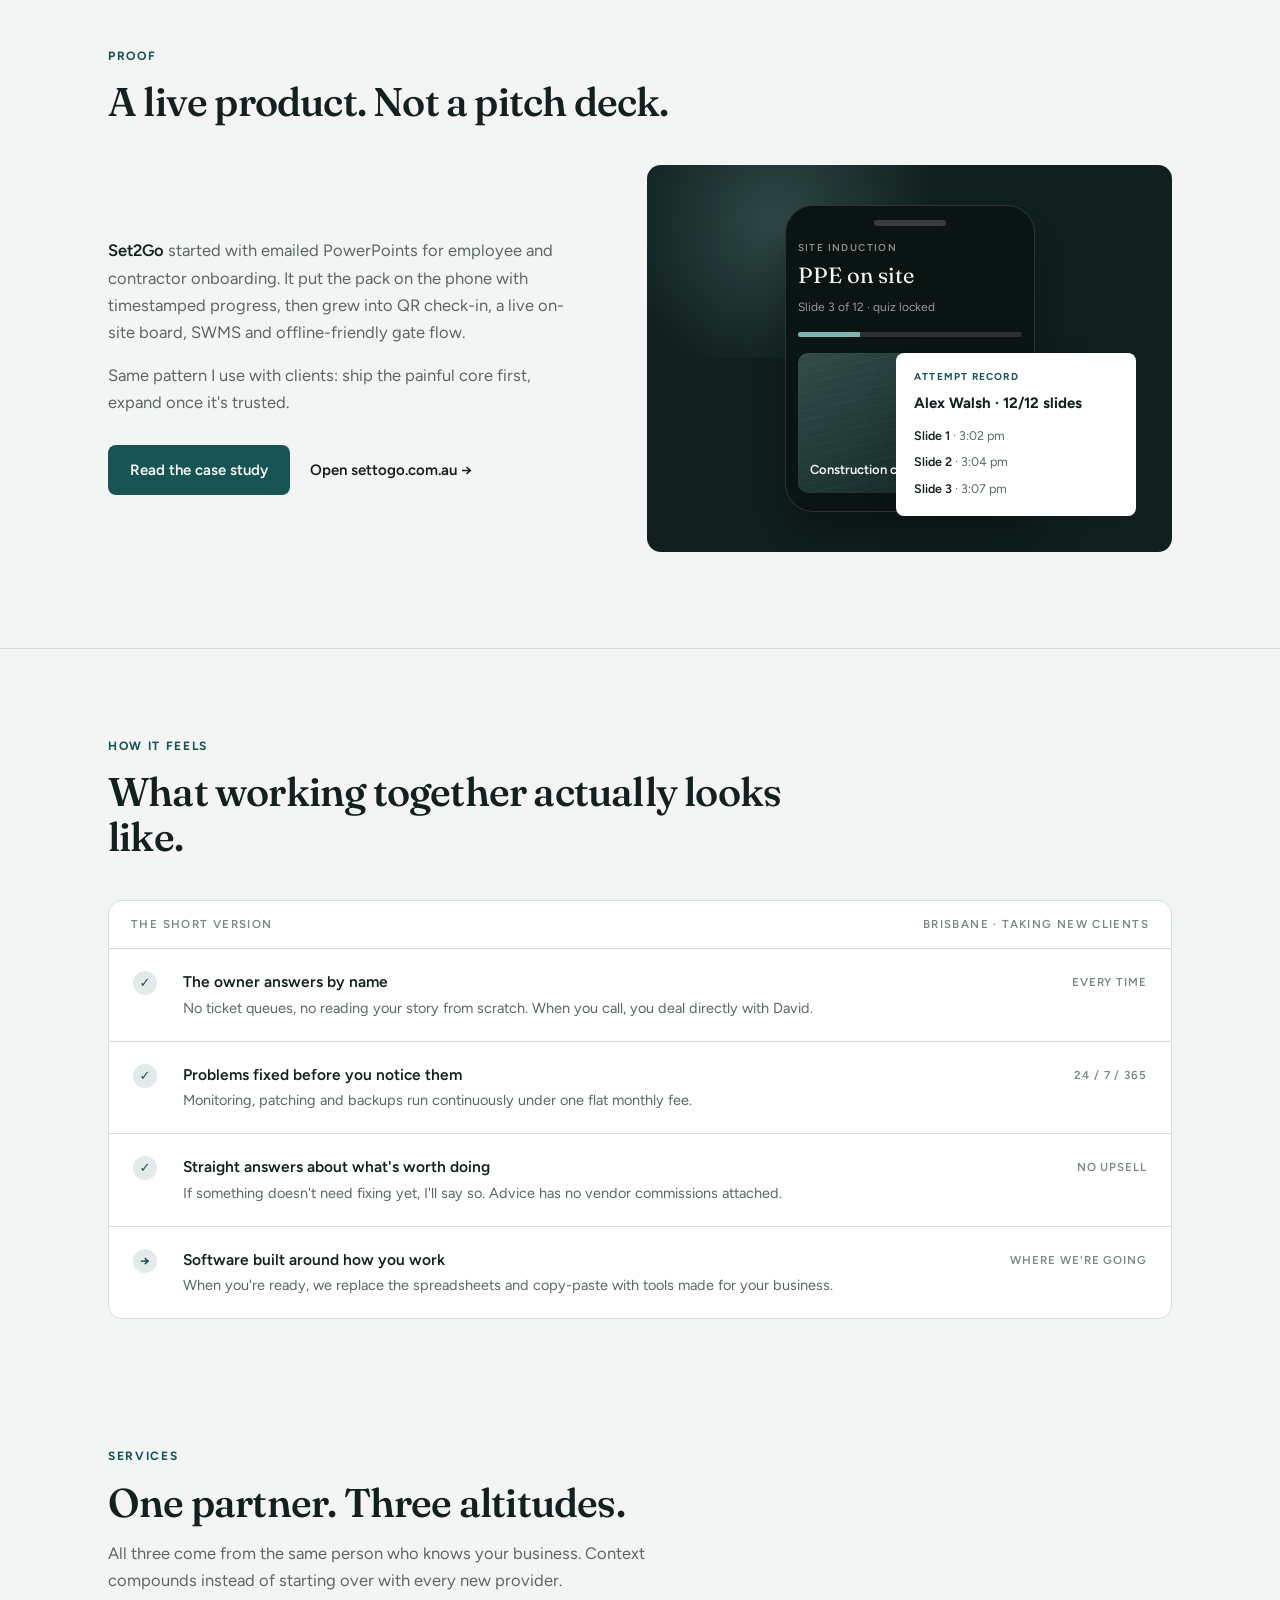
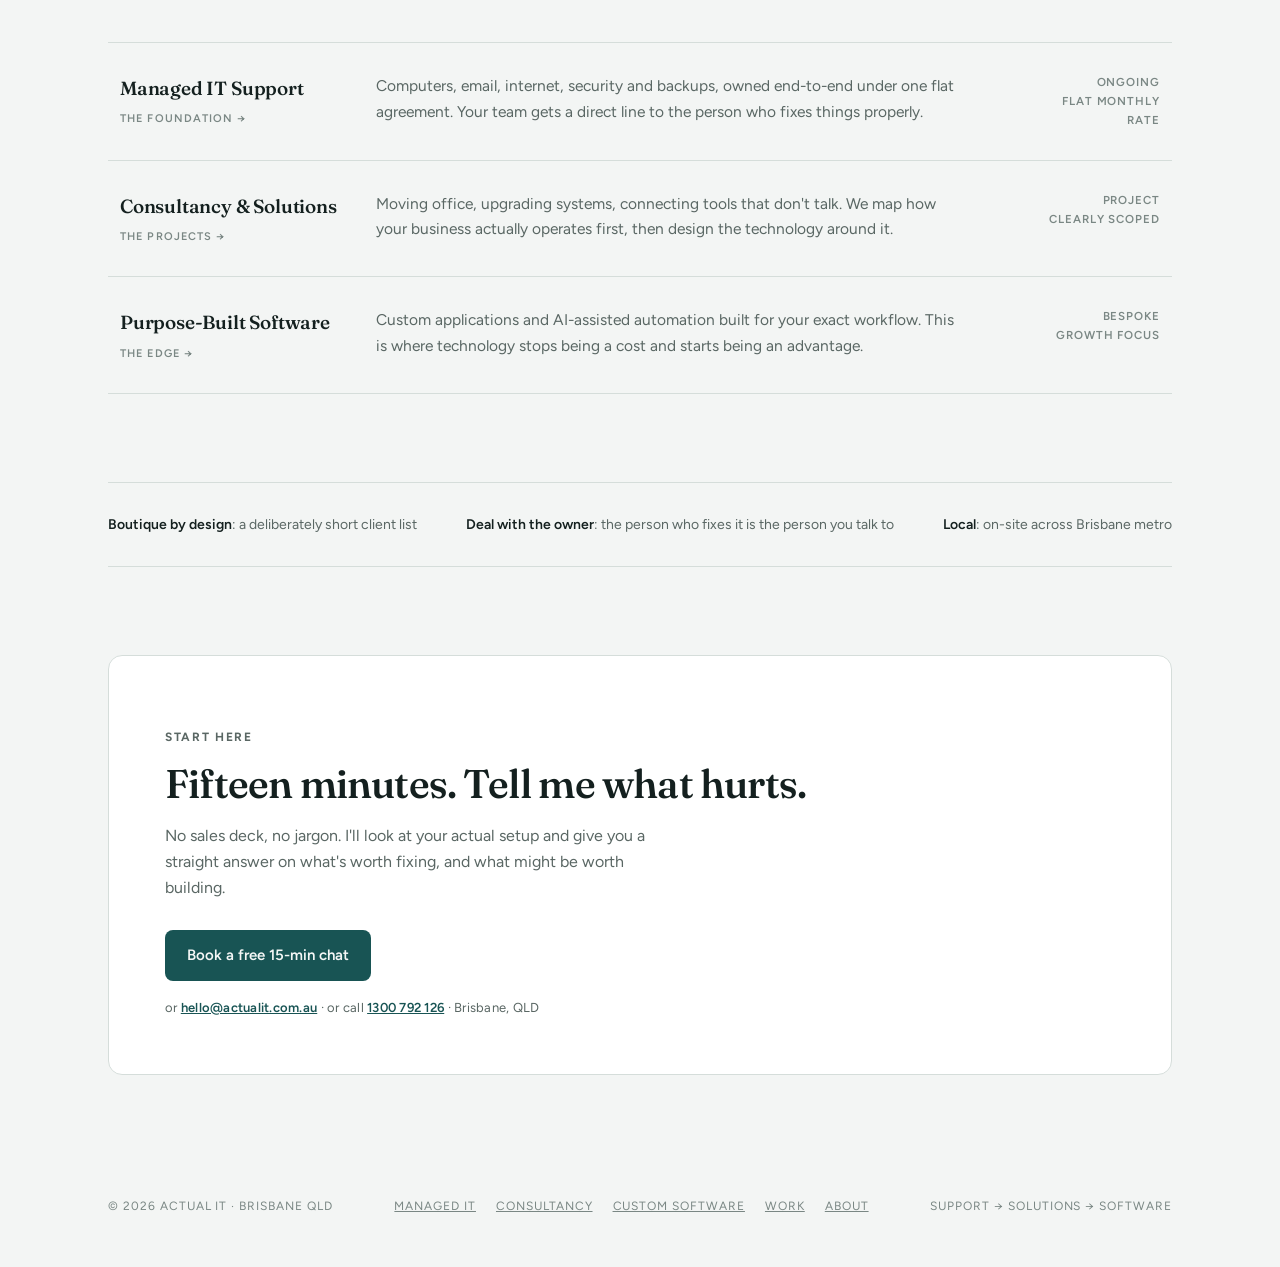
==== commit 2424259c: "Propose homepage redesign with visual before/after compare Rebuild the first viewport around brand, " ====
--- a/index.html
+++ b/index.html
@@ -22,7 +22,7 @@
 <link rel="icon" type="image/svg+xml" href="/favicon.svg?v=2">
 <link rel="preconnect" href="https://fonts.googleapis.com">
 <link rel="preconnect" href="https://fonts.gstatic.com" crossorigin>
-<link href="https://fonts.googleapis.com/css2?family=Inter:wght@400;500;600&family=Playfair+Display:wght@500;600;700&display=swap" rel="stylesheet">
+<link href="https://fonts.googleapis.com/css2?family=Figtree:wght@400;500;600;700&family=Fraunces:opsz,wght@9..144,500;9..144,550;9..144,600&display=swap" rel="stylesheet">
 <link rel="stylesheet" href="/styles.css">
   <script type="application/ld+json">
   {
@@ -48,6 +48,8 @@
 </head>
 <body>
 
+<main id="main">
+
 <div class="wrap">
   <nav>
     <a class="skip" href="#main">Skip to content</a>
@@ -66,27 +68,104 @@
   </nav>
 </div>
 
-<header class="hero">
-  <div class="wrap">
-    <span class="status-pill"><span class="pulse"></span> BRISBANE, AUSTRALIA &nbsp;·&nbsp; TAKING ON NEW CLIENTS</span>
-    <h1>IT support Brisbane can rely on.<br>Your software, <span class="ok">built</span>.<br><span class="dim">One person for both.</span></h1>
-    <p class="hero-sub">
-      Actual IT is a boutique technology partner for Brisbane businesses. We look after your
-      day-to-day IT so you never think about it, and we design custom software that gives
-      you an edge your competitors can't buy off the shelf.
+<header class="hero-stage">
+  <div class="hero-copy">
+    <p class="brand-hero">Actual IT · Brisbane</p>
+    <h1>One person for both.</h1>
+    <p class="hero-lede">
+      Managed IT that stays quiet, and custom software when the spreadsheets stop fitting.
+      You deal with David: the person who fixes it and builds it.
     </p>
     <div class="hero-actions">
       <a class="btn btn-solid" href="https://cal.com/actualit/15min" target="_blank" rel="noopener">Book a free chat</a>
-      <a class="btn btn-text" href="#services">What we do ↓</a>
-    </div>
-
-    <div class="like">
-      <div class="like-bar"><span>what working with us actually looks like</span><span>actual-it.com.au</span></div>
+      <a class="btn btn-text" href="#proof">See the work →</a>
+    </div>
+  </div>
+  <figure class="hero-visual">
+    <img
+      src="/assets/david-mcclatchey.jpg"
+      srcset="/assets/david-mcclatchey-sm.jpg 427w, /assets/david-mcclatchey.jpg 933w"
+      sizes="(max-width: 900px) 100vw, 48vw"
+      width="933"
+      height="1400"
+      alt="David McClatchey, founder of Actual IT"
+      fetchpriority="high"
+      decoding="async"
+    >
+    <figcaption class="hero-caption">David McClatchey · Principal · IT since 2015</figcaption>
+  </figure>
+</header>
+
+<section class="doors" aria-label="Choose a starting point">
+  <a class="door" href="/services/managed-it-support">
+    <p class="door-kicker">Keep IT calm</p>
+    <h2>Managed support under one flat fee.</h2>
+    <p>Monitoring, patching, Microsoft 365, security and backups owned end-to-end. No ticket queue. No surprise invoices.</p>
+    <span class="door-go">Managed IT →</span>
+  </a>
+  <a class="door" href="/services/custom-software">
+    <p class="door-kicker">Build the missing tool</p>
+    <h2>Software shaped to how you work.</h2>
+    <p>Purpose-built apps and AI automation for the awkward gaps off-the-shelf software never quite closes.</p>
+    <span class="door-go">Custom software →</span>
+  </a>
+</section>
+
+<section class="proof" id="proof">
+  <div class="wrap">
+    <div class="sec-head">
+      <p class="sec-label">Proof</p>
+      <h2>A live product. Not a pitch deck.</h2>
+    </div>
+    <div class="proof-grid">
+      <div class="proof-copy">
+        <p>
+          <strong>Set2Go</strong> started with emailed PowerPoints for employee and contractor
+          onboarding. It put the pack on the phone with timestamped progress, then grew into
+          QR check-in, a live on-site board, SWMS and offline-friendly gate flow.
+        </p>
+        <p>Same pattern I use with clients: ship the painful core first, expand once it's trusted.</p>
+        <div class="hero-actions" style="margin-top:28px;">
+          <a class="btn btn-solid" href="/work/">Read the case study</a>
+          <a class="btn btn-text" href="https://settogo.com.au" target="_blank" rel="noopener">Open settogo.com.au →</a>
+        </div>
+      </div>
+      <div class="product-stage" aria-hidden="true">
+        <div class="product-phone">
+          <div class="notch"></div>
+          <div class="ph-label">Site induction</div>
+          <div class="ph-title">PPE on site</div>
+          <div class="ph-meta">Slide 3 of 12 · quiz locked</div>
+          <div class="ph-bar"><span></span></div>
+          <div class="ph-slide">Construction crew induction</div>
+        </div>
+        <div class="product-float">
+          <div class="pf-label">Attempt record</div>
+          <div class="pf-name">Alex Walsh · 12/12 slides</div>
+          <div class="pf-rows">
+            <span><b>Slide 1</b> · 3:02 pm</span>
+            <span><b>Slide 2</b> · 3:04 pm</span>
+            <span><b>Slide 3</b> · 3:07 pm</span>
+          </div>
+        </div>
+      </div>
+    </div>
+  </div>
+</section>
+
+<section id="how">
+  <div class="wrap">
+    <div class="sec-head">
+      <p class="sec-label">How it feels</p>
+      <h2>What working together actually looks like.</h2>
+    </div>
+    <div class="like" style="margin-top:40px;">
+      <div class="like-bar"><span>the short version</span><span>brisbane · taking new clients</span></div>
       <div class="like-row">
         <span class="like-check">✓</span>
         <div>
           <div class="like-t">The owner answers by name</div>
-          <div class="like-d">No ticket queues, no reading your story from scratch. When you call Actual IT, you deal directly with David, the person who actually fixes things.</div>
+          <div class="like-d">No ticket queues, no reading your story from scratch. When you call, you deal directly with David.</div>
         </div>
         <span class="like-meta">every time</span>
       </div>
@@ -102,7 +181,7 @@
         <span class="like-check">✓</span>
         <div>
           <div class="like-t">Straight answers about what's worth doing</div>
-          <div class="like-d">If something doesn't need fixing yet, we'll say so. Our advice has no vendor commissions attached.</div>
+          <div class="like-d">If something doesn't need fixing yet, I'll say so. Advice has no vendor commissions attached.</div>
         </div>
         <span class="like-meta">no upsell</span>
       </div>
@@ -110,15 +189,15 @@
         <span class="like-check">→</span>
         <div>
           <div class="like-t">Software built around how you work</div>
-          <div class="like-d">When you're ready, we replace the spreadsheets and copy-paste with tools made exactly for your business.</div>
+          <div class="like-d">When you're ready, we replace the spreadsheets and copy-paste with tools made for your business.</div>
         </div>
         <span class="like-meta">where we're going</span>
       </div>
     </div>
   </div>
-</header>
-
-<section id="services">
+</section>
+
+<section id="services" style="padding-top:40px;">
   <div class="wrap">
     <div class="sec-head">
       <p class="sec-label">Services</p>
@@ -129,104 +208,18 @@
     <div class="ledger">
       <div class="ledger-row">
         <span class="ledger-name"><a href="/services/managed-it-support" style="color:inherit;text-decoration:none;">Managed IT Support</a><small>the foundation →</small></span>
-        <p class="ledger-desc">Computers, email, internet, security and backups, owned end-to-end under one flat agreement. Your team gets a direct line to people who fix things properly, not a call centre.</p>
+        <p class="ledger-desc">Computers, email, internet, security and backups, owned end-to-end under one flat agreement. Your team gets a direct line to the person who fixes things properly.</p>
         <span class="ledger-meta">ongoing<br>flat monthly rate</span>
       </div>
       <div class="ledger-row">
         <span class="ledger-name"><a href="/services/consultancy" style="color:inherit;text-decoration:none;">Consultancy &amp; Solutions</a><small>the projects →</small></span>
-        <p class="ledger-desc">Moving office, upgrading systems, connecting tools that don't talk. We map how your business actually operates first, then design the technology around it, not the other way round.</p>
+        <p class="ledger-desc">Moving office, upgrading systems, connecting tools that don't talk. We map how your business actually operates first, then design the technology around it.</p>
         <span class="ledger-meta">project<br>clearly scoped</span>
       </div>
       <div class="ledger-row">
         <span class="ledger-name"><a href="/services/custom-software" style="color:inherit;text-decoration:none;">Purpose-Built Software</a><small>the edge →</small></span>
-        <p class="ledger-desc">Custom applications and AI-assisted automation built for your exact workflow. This is where technology stops being a cost and starts being a competitive advantage.</p>
-        <span class="ledger-meta">bespoke<br>our growth focus</span>
-      </div>
-    </div>
-  </div>
-</section>
-
-<div class="band-wrap">
-  <section id="software">
-    <div class="wrap pitch">
-      <div>
-        <p class="sec-label">Where we're heading</p>
-        <h2>The IT partner that builds, not just maintains.</h2>
-        <p>Every business runs on awkward gaps: the spreadsheet doing a database's job, details re-typed between systems that should talk, hours lost every week to steps a machine could do.</p>
-        <p>Because we already hold the keys to your environment, <strong>we can close those gaps properly</strong>: purpose-built software wired into the systems you use, with AI quietly handling the repetitive work. Support keeps your lights on. <strong>This is what puts you ahead.</strong></p>
-      </div>
-      <div class="stack" aria-hidden="true">
-        <div class="stack-item hot">
-          <span class="s-name">Custom software</span><span class="s-desc">shaped to your workflow</span>
-        </div>
-        <div class="stack-item hot">
-          <span class="s-name">AI automation</span><span class="s-desc">repetitive work → gone</span>
-        </div>
-        <div class="stack-item">
-          <span class="s-name">Integrations</span><span class="s-desc">your tools finally talking</span>
-        </div>
-        <div class="stack-item">
-          <span class="s-name">Managed infrastructure</span><span class="s-desc">the foundation underneath</span>
-        </div>
-      </div>
-    </div>
-  </section>
-</div>
-
-<section id="work">
-  <div class="wrap">
-    <div class="sec-head">
-      <p class="sec-label">Work</p>
-      <h2>Proof, not pitch decks.</h2>
-      <p class="sec-note">A live product we designed and shipped. Start with the painful core workflow, then expand as the job demands it.</p>
-    </div>
-    <div class="work-teaser">
-      <div>
-        <p>
-          <strong style="color:var(--text); font-weight:600;">Set2Go</strong> began with the
-          induction mess: PowerPoints and quizzes emailed back and forth for employee and
-          contractor onboarding. It put the pack on the phone with timestamped progress, then
-          grew into QR check-in, a live on-site board, SWMS, certificates and offline-friendly
-          gate flow once that foundation was trusted.
-        </p>
-        <div class="hero-actions" style="margin-top:28px;">
-          <a class="btn btn-solid" href="/work/">Read the case study</a>
-          <a class="btn btn-text" href="https://settogo.com.au" target="_blank" rel="noopener">Open settogo.com.au →</a>
-        </div>
-      </div>
-      <a class="work-link" href="/work/#settogo">
-        <span class="wl-label">Featured · Custom software</span>
-        <div class="wl-name">Set2Go</div>
-        <p class="wl-desc">Onboarding inductions, QR check-in and safety admin, built for how construction crews actually get ready for site.</p>
-        <span class="wl-go">See how it grew →</span>
-      </a>
-    </div>
-  </div>
-</section>
-
-<section id="about">
-  <div class="wrap">
-    <div class="sec-head">
-      <p class="sec-label">About</p>
-      <h2>The owner answers by name.</h2>
-    </div>
-    <div class="meet">
-      <figure class="meet-photo">
-        <img
-          src="/assets/david-mcclatchey-sm.jpg"
-          width="427"
-          height="640"
-          alt="David McClatchey, founder of Actual IT"
-          loading="lazy"
-          decoding="async"
-        >
-      </figure>
-      <div>
-        <p>
-          <strong>David McClatchey</strong>, working in IT since 2015. Actual IT is a one-person
-          Brisbane practice on purpose: when you call, you get the person who fixes it and builds it.
-          <a href="/about/">More about how that works →</a>
-        </p>
+        <p class="ledger-desc">Custom applications and AI-assisted automation built for your exact workflow. This is where technology stops being a cost and starts being an advantage.</p>
+        <span class="ledger-meta">bespoke<br>growth focus</span>
       </div>
     </div>
   </div>
@@ -236,7 +229,7 @@
   <div class="trust">
     <div><b>Boutique by design</b>: a deliberately short client list</div>
     <div><b>Deal with the owner</b>: the person who fixes it is the person you talk to</div>
-    <div><b>Local</b>: on-site across the Brisbane metro: CBD, New Farm, Fortitude Valley, Toowong, inner north &amp; west</div>
+    <div><b>Local</b>: on-site across Brisbane metro</div>
   </div>
 </div>
 
@@ -246,11 +239,13 @@
       <p class="sec-label">Start here</p>
       <h2>Fifteen minutes. Tell me what hurts.</h2>
       <p>No sales deck, no jargon. I'll look at your actual setup and give you a straight answer on what's worth fixing, and what might be worth building.</p>
-      <a class="btn btn-solid" href="mailto:hello@actualit.com.au">hello@actualit.com.au</a>
-      <p class="contact-alt">or <a href="https://cal.com/actualit/15min" target="_blank" rel="noopener" style="color:var(--accent);">book a free 15-min chat</a> · or call <a href="tel:1300792126">1300 792 126</a> · Brisbane, QLD</p>
-    </div>
-  </div>
-</section>
+      <a class="btn btn-solid" href="https://cal.com/actualit/15min" target="_blank" rel="noopener">Book a free 15-min chat</a>
+      <p class="contact-alt">or <a href="mailto:hello@actualit.com.au">hello@actualit.com.au</a> · or call <a href="tel:1300792126">1300 792 126</a> · Brisbane, QLD</p>
+    </div>
+  </div>
+</section>
+
+</main>
 
 <div class="wrap">
   <footer style="flex-wrap:wrap; gap:16px;">
@@ -266,5 +261,17 @@
   </footer>
 </div>
 
+<script>
+  (function () {
+    var btn = document.querySelector('.nav-toggle');
+    var nav = document.getElementById('site-nav');
+    if (!btn || !nav) return;
+    btn.addEventListener('click', function () {
+      var open = nav.classList.toggle('open');
+      btn.setAttribute('aria-expanded', open ? 'true' : 'false');
+    });
+  })();
+</script>
+
 </body>
 </html>
--- a/styles.css
+++ b/styles.css
@@ -1,345 +1,685 @@
 :root {
-    --bg: #FAF8F4;          /* warm off-white */
-    --panel: #F2EFE6;
-    --border: #E4E0D3;
-    --text: #161A2E;        /* ink navy */
-    --muted: #6E6E78;       /* slate grey */
-    --faint: #85848E;
-    --accent: #185454;      /* dark teal */
-    --accent-bright: #1E6F6F;
-    --sage: #7FB5AE;        /* accents on dark only */
-    --bone: #F2EDE3;        /* text on navy */
-    --serif: "Playfair Display", Georgia, "Times New Roman", serif;
-    --sans: "Inter", "Segoe UI", system-ui, sans-serif;
+  --bg: #F3F5F4;
+  --bg-deep: #E6EBE9;
+  --panel: #FFFFFF;
+  --border: #D5DDDA;
+  --text: #14201F;
+  --muted: #5A6764;
+  --faint: #7A8784;
+  --accent: #185454;
+  --accent-bright: #1E6F6F;
+  --accent-soft: rgba(24, 84, 84, 0.12);
+  --ink: #0E1716;
+  --bone: #F4F7F6;
+  --serif: "Fraunces", "Iowan Old Style", Georgia, serif;
+  --sans: "Figtree", "Segoe UI", system-ui, sans-serif;
+  --radius: 8px;
+  --radius-lg: 14px;
+  --shadow: 0 1px 0 rgba(14, 23, 22, 0.04), 0 18px 40px rgba(14, 23, 22, 0.06);
+}
+
+* { box-sizing: border-box; margin: 0; padding: 0; }
+
+body {
+  background: var(--bg);
+  color: var(--text);
+  font-family: var(--sans);
+  font-size: 16px;
+  line-height: 1.65;
+  -webkit-font-smoothing: antialiased;
+}
+
+body::before {
+  content: "";
+  position: fixed;
+  inset: 0;
+  pointer-events: none;
+  z-index: -1;
+  background:
+    radial-gradient(90vw 55vh at 100% -10%, rgba(24, 84, 84, 0.10), transparent 60%),
+    radial-gradient(70vw 45vh at -10% 30%, rgba(24, 84, 84, 0.05), transparent 55%),
+    linear-gradient(180deg, #F7F9F8 0%, var(--bg) 38%, var(--bg-deep) 100%);
+}
+
+::selection { background: var(--accent); color: var(--bone); }
+
+.wrap { max-width: 1120px; margin: 0 auto; padding: 0 28px; }
+
+.skip {
+  position: absolute; left: -999px; top: 0; z-index: 100;
+  background: var(--accent); color: var(--bone);
+  padding: 10px 18px; border-radius: 0 0 var(--radius) 0;
+  font-size: 14px; text-decoration: none;
+}
+.skip:focus { left: 0; }
+
+a:focus-visible, button:focus-visible {
+  outline: 2px solid var(--accent); outline-offset: 3px; border-radius: 4px;
+}
+
+.nav-right a[aria-current="page"] { color: var(--text); font-weight: 600; }
+.nav-right a.link[aria-current="page"]::after {
+  content: ""; display: block; height: 2px; background: var(--accent);
+  border-radius: 2px; margin-top: 2px;
+}
+
+/* nav */
+nav {
+  display: flex; justify-content: space-between; align-items: center;
+  padding: 20px 0;
+}
+.brand { display: flex; align-items: center; text-decoration: none; }
+.brand-logo { height: 40px; width: auto; display: block; }
+.nav-right { display: flex; gap: 28px; align-items: center; }
+.nav-right a.link {
+  color: var(--muted); text-decoration: none; font-size: 14.5px;
+  transition: color .15s;
+}
+.nav-right a.link:hover { color: var(--text); }
+.nav-cta {
+  font-size: 14px; font-weight: 600; text-decoration: none;
+  background: var(--accent); color: var(--bone) !important;
+  padding: 10px 18px; border-radius: var(--radius); transition: background .15s;
+}
+.nav-cta:hover { background: var(--ink); }
+
+.nav-toggle { display: none; }
+@media (max-width: 760px) {
+  .nav-right {
+    position: fixed; inset: 0 0 auto 0; background: var(--bg);
+    flex-direction: column; align-items: flex-start; gap: 20px;
+    padding: 84px 28px 32px; border-bottom: 1px solid var(--border);
+    transform: translateY(-110%); transition: transform .22s ease; z-index: 90;
   }
-  * { box-sizing: border-box; margin: 0; padding: 0; }
-  body {
-    background: var(--bg); color: var(--text);
-    font-family: var(--sans); font-size: 16px; line-height: 1.65;
-    -webkit-font-smoothing: antialiased;
+  .nav-right.open { transform: translateY(0); }
+  .nav-right a.link { font-size: 18px; }
+  .nav-toggle {
+    display: block; background: none; border: 1px solid var(--border);
+    border-radius: var(--radius); padding: 8px 12px; font-size: 15px;
+    color: var(--text); cursor: pointer; z-index: 95;
   }
-  ::selection { background: var(--accent); color: var(--bone); }
-  .wrap { max-width: 1080px; margin: 0 auto; padding: 0 28px; }
-
-  .skip {
-    position: absolute; left: -999px; top: 0; z-index: 100;
-    background: var(--accent); color: var(--bone);
-    padding: 10px 18px; border-radius: 0 0 10px 0;
-    font-size: 14px; text-decoration: none;
+  nav { position: relative; }
+}
+
+/* buttons */
+.btn {
+  font-size: 15px; font-weight: 600; text-decoration: none;
+  padding: 13px 22px; border-radius: var(--radius); transition: all .18s ease;
+  display: inline-flex; align-items: center; gap: 8px;
+}
+.btn-solid {
+  background: var(--accent); color: var(--bone);
+}
+.btn-solid:hover {
+  background: var(--ink); transform: translateY(-1px);
+}
+.btn-text { color: var(--text); font-weight: 600; padding-left: 4px; }
+.btn-text:hover { color: var(--accent); }
+
+/* ========== HOME HERO (proposed) ========== */
+.hero-stage {
+  min-height: min(88vh, 820px);
+  display: grid;
+  grid-template-columns: minmax(0, 1.05fr) minmax(280px, 0.95fr);
+  gap: 0;
+  align-items: stretch;
+  margin: 0 0 0;
+  border-top: 1px solid var(--border);
+  border-bottom: 1px solid var(--border);
+  overflow: hidden;
+  background: linear-gradient(120deg, rgba(243, 245, 244, 0.92) 0%, rgba(230, 235, 233, 0.55) 55%, transparent 80%);
+}
+
+.hero-copy {
+  display: flex; flex-direction: column; justify-content: center;
+  padding: clamp(48px, 8vw, 96px) clamp(28px, 5vw, 72px);
+  max-width: 640px;
+  animation: rise 0.7s ease both;
+}
+
+.brand-hero {
+  font-family: var(--serif);
+  font-weight: 600;
+  font-size: clamp(18px, 2vw, 22px);
+  letter-spacing: -0.02em;
+  color: var(--accent);
+  margin-bottom: 22px;
+}
+
+.hero-stage h1 {
+  font-family: var(--serif);
+  font-weight: 550;
+  font-variation-settings: "SOFT" 40, "WONK" 0.4;
+  font-size: clamp(42px, 5.8vw, 72px);
+  letter-spacing: -0.03em;
+  line-height: 1.02;
+  max-width: 11ch;
+  color: var(--ink);
+}
+
+.hero-lede {
+  margin-top: 22px;
+  max-width: 36ch;
+  color: var(--muted);
+  font-size: clamp(17px, 1.5vw, 19px);
+  line-height: 1.55;
+}
+
+.hero-stage .hero-actions { margin-top: 34px; }
+
+.hero-visual {
+  margin: 0;
+  position: relative;
+  min-height: 420px;
+  background: #1a3331;
+  animation: fadein 1s ease both 0.15s;
+}
+
+.hero-visual img {
+  display: block;
+  width: 100%;
+  height: 100%;
+  object-fit: cover;
+  object-position: center 18%;
+}
+
+.hero-visual::after {
+  content: "";
+  position: absolute;
+  inset: 0;
+  background: linear-gradient(90deg, rgba(243, 245, 244, 0.55) 0%, transparent 28%);
+  pointer-events: none;
+}
+
+.hero-caption {
+  position: absolute;
+  left: 20px; bottom: 20px; z-index: 1;
+  color: var(--ink);
+  font-size: 12px;
+  letter-spacing: 0.06em;
+  text-transform: uppercase;
+  font-weight: 700;
+  background: rgba(243, 245, 244, 0.92);
+  border: 1px solid var(--border);
+  padding: 8px 12px;
+  border-radius: var(--radius);
+  animation: rise 0.8s ease both 0.35s;
+}
+
+@media (max-width: 900px) {
+  .hero-stage {
+    grid-template-columns: 1fr;
+    min-height: 0;
   }
-  .skip:focus { left: 0; }
-  a:focus-visible, button:focus-visible {
-    outline: 2px solid var(--accent); outline-offset: 3px; border-radius: 4px;
+  .hero-copy {
+    padding: 48px 28px 36px;
+    max-width: none;
   }
-  .nav-right a[aria-current="page"] { color: var(--text); font-weight: 600; }
-  .nav-right a.link[aria-current="page"]::after {
-    content: ""; display: block; height: 2px; background: var(--accent);
-    border-radius: 2px; margin-top: 2px;
+  .hero-stage h1 { max-width: 14ch; }
+  .hero-visual {
+    min-height: 52vw;
+    max-height: 420px;
   }
-
-  /* nav */
-  nav {
-    display: flex; justify-content: space-between; align-items: center;
-    padding: 22px 0; border-bottom: 1px solid var(--border);
+  .hero-visual::after {
+    background: linear-gradient(180deg, rgba(243, 245, 244, 0.7) 0%, transparent 35%);
   }
-  .brand { display: flex; align-items: center; text-decoration: none; }
-  .brand-logo { height: 34px; width: auto; display: block; }
-  .nav-right { display: flex; gap: 30px; align-items: center; }
-  .nav-right a.link { color: var(--muted); text-decoration: none; font-size: 14.5px; transition: color .15s; }
-  .nav-right a.link:hover { color: var(--text); }
-  .nav-cta {
-    font-size: 13.5px; font-weight: 600; text-decoration: none;
-    background: var(--text); color: var(--bg) !important;
-    padding: 10px 20px; border-radius: 99px; transition: background .15s;
-    letter-spacing: 0.01em;
-  }
-  .nav-cta:hover { background: var(--accent); }
-
-  .nav-toggle { display: none; }
-  @media (max-width: 760px) {
-    .nav-right { position: fixed; inset: 0 0 auto 0; background: var(--bg);
-      flex-direction: column; align-items: flex-start; gap: 20px;
-      padding: 84px 28px 32px; border-bottom: 1px solid var(--border);
-      transform: translateY(-110%); transition: transform .22s ease; z-index: 90; }
-    .nav-right.open { transform: translateY(0); }
-    .nav-right a.link { font-size: 18px; }
-    .nav-toggle { display: block; background: none; border: 1px solid var(--border);
-      border-radius: 8px; padding: 8px 12px; font-size: 15px; color: var(--text);
-      cursor: pointer; z-index: 95; }
-    nav { position: relative; }
-  }
-
-  /* hero */
-  .hero { padding: 104px 0 80px; }
-  .status-pill {
-    display: inline-flex; align-items: center; gap: 9px;
-    font-size: 12px; color: var(--muted); letter-spacing: 0.12em;
-    text-transform: uppercase; font-weight: 500;
-    border: 1px solid var(--border); border-radius: 99px; padding: 8px 16px;
-    background: #fff; margin-bottom: 34px;
-  }
-  .pulse { width: 8px; height: 8px; border-radius: 50%; background: var(--accent-bright); animation: pulse 2.4s infinite; }
-  @keyframes pulse { 0%,100% { opacity: 1; } 50% { opacity: .35; } }
-  h1 {
-    font-family: var(--serif); font-weight: 600;
-    font-size: clamp(40px, 5.4vw, 66px); letter-spacing: -0.015em;
-    line-height: 1.08; max-width: 20ch;
-  }
-  h1 .ok { color: var(--accent); }
-  h1 .dim { color: var(--faint); font-weight: 500; }
-  .hero-sub { margin-top: 26px; max-width: 56ch; color: var(--muted); font-size: 17.5px; }
-  .hero-actions { margin-top: 38px; display: flex; gap: 16px; align-items: center; flex-wrap: wrap; }
-  .btn {
-    font-size: 15px; text-decoration: none;
-    padding: 13px 26px; border-radius: 99px; transition: all .15s ease;
-  }
-  .btn-solid { background: var(--text); color: var(--bg); font-weight: 500; }
-  .btn-solid:hover { background: var(--accent); transform: translateY(-1px); box-shadow: 0 6px 18px rgba(24,84,84,.22); }
-  .btn-text { color: var(--text); font-weight: 500; }
-
-  /* "what it's like" panel */
-  .like {
-    margin-top: 72px; border: 1px solid var(--border); border-radius: 14px;
-    background: #fff; overflow: hidden;
-    box-shadow: 0 1px 2px rgba(22,26,46,.04), 0 12px 32px rgba(22,26,46,.05);
-  }
-  .like-bar {
-    display: flex; align-items: center; justify-content: space-between;
-    padding: 14px 22px; border-bottom: 1px solid var(--border);
-    font-size: 11.5px; letter-spacing: 0.12em; text-transform: uppercase;
-    color: var(--faint); font-weight: 500;
-  }
-  .like-row {
-    display: grid; grid-template-columns: 34px 1fr auto; gap: 16px;
-    padding: 20px 24px; border-bottom: 1px solid var(--border); align-items: start;
-  }
-  .like-row:last-child { border-bottom: none; }
-  .like-check {
-    width: 24px; height: 24px; border-radius: 50%; background: rgba(24,84,84,.10);
-    color: var(--accent); display: flex; align-items: center; justify-content: center;
-    font-size: 13px; font-weight: 700; margin-top: 2px;
-  }
-  .like-t { font-weight: 600; font-size: 15.5px; }
-  .like-d { color: var(--muted); font-size: 14.5px; margin-top: 2px; }
-  .like-meta { font-size: 11.5px; letter-spacing: 0.08em; text-transform: uppercase; color: var(--faint); white-space: nowrap; padding-top: 4px; font-weight: 500; }
-
-  /* sections */
-  section { padding: 88px 0; }
-  .sec-head { max-width: 720px; }
-  .sec-label {
-    font-size: 12px; color: var(--accent);
-    letter-spacing: 0.14em; text-transform: uppercase; font-weight: 600;
-  }
-  h2 {
-    font-family: var(--serif); font-weight: 600;
-    font-size: clamp(28px, 3.4vw, 40px); letter-spacing: -0.01em;
-    line-height: 1.12; margin-top: 14px;
-  }
-  .sec-note { color: var(--muted); font-size: 16.5px; margin-top: 14px; max-width: 52ch; }
-
-  /* services ledger */
-  .ledger { margin-top: 48px; }
-  .ledger-row {
-    display: grid; grid-template-columns: 220px 1fr 120px; gap: 36px;
-    padding: 30px 20px; border-top: 1px solid var(--border);
-    border-radius: 12px; transition: background .15s;
-  }
-  .ledger-row:last-child { border-bottom: 1px solid var(--border); }
-  .ledger-row:hover { background: #fff; box-shadow: 0 1px 3px rgba(22,26,46,.05); }
-  @media (max-width: 800px) { .ledger-row { grid-template-columns: 1fr; gap: 10px; } }
-  .ledger-name { font-family: var(--serif); font-weight: 600; font-size: 19px; letter-spacing: -0.01em; }
-  .ledger-name small { display: block; font-weight: 500; font-size: 11px; letter-spacing: 0.1em; text-transform: uppercase; color: var(--faint); margin-top: 6px; }
-  .ledger-desc { color: var(--muted); font-size: 15.5px; max-width: 58ch; }
-  .ledger-meta { font-size: 11.5px; letter-spacing: 0.08em; text-transform: uppercase; color: var(--faint); text-align: right; font-weight: 500; }
-  @media (max-width: 800px) { .ledger-meta { text-align: left; } }
-
-  /* pitch band: warm tint */
-  .band-wrap { background: linear-gradient(180deg, #F1EDE0, var(--bg)); border-top: 1px solid var(--border); border-bottom: 1px solid var(--border); }
-  .pitch { display: grid; grid-template-columns: 1.1fr 1fr; gap: 60px; align-items: center; }
-  @media (max-width: 840px) { .pitch { grid-template-columns: 1fr; } }
-  .pitch p { color: var(--muted); margin-top: 18px; font-size: 16.5px; }
-  .pitch strong { color: var(--text); font-weight: 500; }
-  .stack { border: 1px solid var(--border); border-radius: 14px; background: #fff; overflow: hidden; box-shadow: 0 1px 2px rgba(22,26,46,.04), 0 10px 28px rgba(22,26,46,.05); }
-  .stack-item {
-    padding: 19px 24px; border-bottom: 1px solid var(--border);
-    display: flex; justify-content: space-between; align-items: center; gap: 20px;
-  }
-  .stack-item:last-child { border-bottom: none; }
-  .stack-item .s-name { font-family: var(--serif); font-weight: 600; font-size: 16px; }
-  .stack-item.hot .s-name::before { content: "→ "; color: var(--accent); }
-  .stack-item .s-desc { color: var(--faint); font-size: 13.5px; text-align: right; }
-
-  /* trust strip */
-  .trust { display: flex; gap: 44px; flex-wrap: wrap; justify-content: space-between; padding: 30px 0; border-top: 1px solid var(--border); border-bottom: 1px solid var(--border); }
-  .trust div { font-size: 14px; color: var(--muted); }
-  .trust b { color: var(--text); font-weight: 600; }
-
-  /* work / case study */
-  .case {
-    border: 1px solid var(--border); border-radius: 16px; background: #fff;
-    padding: 40px 44px 48px;
-    box-shadow: 0 1px 2px rgba(22,26,46,.04), 0 12px 32px rgba(22,26,46,.05);
-  }
-  .case-head {
-    display: flex; justify-content: space-between; align-items: flex-start;
-    gap: 28px; flex-wrap: wrap;
-    padding-bottom: 28px; border-bottom: 1px solid var(--border);
-  }
-  .case-tagline { color: var(--muted); font-size: 16.5px; margin-top: 10px; max-width: 42ch; }
-  .case-meta {
-    display: flex; flex-direction: column; align-items: flex-end; gap: 8px;
-    font-size: 12px; letter-spacing: 0.08em; text-transform: uppercase;
-    color: var(--faint); font-weight: 500; text-align: right;
-  }
-  .case-meta a {
-    color: var(--accent); text-decoration: none; letter-spacing: 0.04em;
-    text-transform: none; font-size: 14.5px; font-weight: 600;
-  }
-  .case-meta a:hover { color: var(--accent-bright); }
-  .case-body {
-    display: grid; grid-template-columns: 1fr 1fr; gap: 48px;
-    padding: 36px 0 8px;
-  }
-  @media (max-width: 800px) {
-    .case { padding: 28px 22px 36px; }
-    .case-body { grid-template-columns: 1fr; gap: 28px; }
-    .case-meta { align-items: flex-start; text-align: left; }
-  }
-  .case h3 {
-    font-family: var(--serif); font-weight: 600; font-size: 22px;
-    letter-spacing: -0.01em; margin-bottom: 14px;
-  }
-  .case-body p, .case-expand > p, .case-footer p {
-    color: var(--muted); font-size: 15.5px; margin-top: 12px;
-  }
-  .case-body p:first-of-type, .case-expand > p:first-of-type { margin-top: 0; }
-  .case-body strong, .case-footer strong { color: var(--text); font-weight: 600; }
-  .case-list {
-    list-style: none; display: flex; flex-direction: column; gap: 12px;
-  }
-  .case-list li {
-    position: relative; padding-left: 18px;
-    color: var(--muted); font-size: 15.5px;
-  }
-  .case-list li::before {
-    content: ""; position: absolute; left: 0; top: 0.65em;
-    width: 7px; height: 7px; border-radius: 50%; background: var(--accent);
-  }
-  .case-list strong { color: var(--text); font-weight: 600; }
-  .case-expand {
-    padding: 28px 0 8px; border-top: 1px solid var(--border); margin-top: 20px;
-  }
-  .case-footer {
-    margin-top: 12px; padding-top: 28px; border-top: 1px solid var(--border);
-  }
-  .case-footer p { max-width: 62ch; }
-
-  /* homepage work teaser */
-  .work-teaser {
-    display: grid; grid-template-columns: 1.05fr 1fr; gap: 48px; align-items: start;
-    margin-top: 40px;
-  }
-  @media (max-width: 840px) { .work-teaser { grid-template-columns: 1fr; gap: 28px; } }
-  .work-teaser p { color: var(--muted); font-size: 16.5px; margin-top: 16px; max-width: 48ch; }
-  .work-link {
-    display: block; text-decoration: none; color: inherit;
-    border: 1px solid var(--border); border-radius: 14px; background: #fff;
-    padding: 28px 30px; transition: border-color .15s, box-shadow .15s, transform .15s;
-    box-shadow: 0 1px 2px rgba(22,26,46,.04);
-  }
-  .work-link:hover {
-    border-color: var(--sage); transform: translateY(-2px);
-    box-shadow: 0 8px 24px rgba(22,26,46,.08);
-  }
-  .work-link .wl-label {
-    font-size: 11.5px; letter-spacing: 0.12em; text-transform: uppercase;
-    color: var(--accent); font-weight: 600;
-  }
-  .work-link .wl-name {
-    font-family: var(--serif); font-weight: 600; font-size: 28px;
-    letter-spacing: -0.01em; margin-top: 10px;
-  }
-  .work-link .wl-desc { color: var(--muted); font-size: 15px; margin-top: 10px; max-width: 38ch; }
-  .work-link .wl-go {
-    display: inline-block; margin-top: 18px; color: var(--accent);
-    font-size: 14.5px; font-weight: 600;
-  }
-
-  /* about / person */
-  .pos-grid {
-    display: grid; grid-template-columns: 1fr 1fr; gap: 40px 56px;
-  }
-  .pos-grid p { color: var(--muted); font-size: 16px; margin-top: 16px; }
-  .pos-grid p:first-child { margin-top: 0; }
-  .pos-grid strong { color: var(--text); font-weight: 600; }
-  @media (max-width: 800px) { .pos-grid { grid-template-columns: 1fr; gap: 20px; } }
-
-  .about-intro {
-    display: grid; grid-template-columns: minmax(220px, 340px) 1fr;
-    gap: 48px; align-items: center;
-  }
-  @media (max-width: 800px) {
-    .about-intro { grid-template-columns: 1fr; gap: 28px; }
-  }
-  .about-photo {
-    margin: 0; border-radius: 16px; overflow: hidden;
-    background: var(--panel); border: 1px solid var(--border);
-    aspect-ratio: 3 / 4; max-width: 340px;
-  }
-  .about-photo img {
-    display: block; width: 100%; height: 100%;
-    object-fit: cover; object-position: center 18%;
-  }
-  .about-intro .sec-label { margin-bottom: 0; }
-  .about-intro h2 { margin-top: 12px; }
-  .about-intro p { color: var(--muted); font-size: 16.5px; margin-top: 16px; max-width: 48ch; }
-  .about-intro p strong { color: var(--text); font-weight: 600; }
-  .about-facts {
-    display: flex; flex-wrap: wrap; gap: 10px 28px;
-    margin-top: 22px; padding-top: 18px; border-top: 1px solid var(--border);
-  }
-  .about-facts span {
-    font-size: 12.5px; letter-spacing: 0.08em; text-transform: uppercase;
-    color: var(--faint); font-weight: 500;
-  }
-  .about-facts b { color: var(--text); font-weight: 600; letter-spacing: 0.02em; text-transform: none; font-size: 14.5px; }
-
-  /* homepage meet strip */
-  .meet {
-    display: grid; grid-template-columns: 120px 1fr; gap: 28px; align-items: center;
-    margin-top: 8px;
-  }
-  @media (max-width: 600px) { .meet { grid-template-columns: 96px 1fr; gap: 18px; } }
-  .meet-photo {
-    margin: 0; width: 120px; height: 120px; border-radius: 50%;
-    overflow: hidden; border: 1px solid var(--border); background: var(--panel);
-  }
-  @media (max-width: 600px) { .meet-photo { width: 96px; height: 96px; } }
-  .meet-photo img {
-    display: block; width: 100%; height: 100%;
-    object-fit: cover; object-position: center 15%;
-  }
-  .meet p { color: var(--muted); font-size: 16px; max-width: 54ch; }
-  .meet p strong { color: var(--text); font-weight: 600; }
-  .meet a { color: var(--accent); font-weight: 600; text-decoration: none; }
-  .meet a:hover { color: var(--accent-bright); }
-
-  /* contact */
-  .contact-box {
-    border: 1px solid var(--border); border-radius: 16px; padding: 56px;
-    background: #fff; box-shadow: 0 1px 2px rgba(22,26,46,.04), 0 14px 40px rgba(22,26,46,.06);
-  }
-  .contact-box p { color: var(--muted); margin-top: 16px; max-width: 48ch; }
-  .contact-box .btn { display: inline-block; margin-top: 28px; }
-  .contact-alt { font-size: 12.5px; letter-spacing: 0.06em; color: var(--faint); margin-top: 18px; }
-  .contact-alt a { color: var(--muted); }
-
-  footer {
-    padding: 34px 0 50px; display: flex; justify-content: space-between; flex-wrap: wrap; gap: 10px;
-    color: var(--faint); font-size: 12px; letter-spacing: 0.08em; text-transform: uppercase;
-  }
-
-  @media (prefers-reduced-motion: reduce) {
-    .pulse { animation: none; }
-    * { transition: none !important; }
-  }
+}
+
+@keyframes rise {
+  from { opacity: 0; transform: translateY(14px); }
+  to { opacity: 1; transform: translateY(0); }
+}
+@keyframes fadein {
+  from { opacity: 0; }
+  to { opacity: 1; }
+}
+
+/* Dual doors */
+.doors {
+  display: grid;
+  grid-template-columns: 1fr 1fr;
+  border-bottom: 1px solid var(--border);
+}
+.door {
+  display: block;
+  text-decoration: none;
+  color: inherit;
+  padding: clamp(36px, 5vw, 56px) clamp(28px, 4vw, 48px);
+  transition: background .2s ease;
+  border-right: 1px solid var(--border);
+}
+.door:last-child { border-right: none; }
+.door:hover { background: rgba(255,255,255,0.55); }
+.door-kicker {
+  font-size: 12px; letter-spacing: 0.12em; text-transform: uppercase;
+  color: var(--accent); font-weight: 700;
+}
+.door h2 {
+  font-family: var(--serif);
+  font-weight: 550;
+  font-size: clamp(26px, 3vw, 34px);
+  letter-spacing: -0.02em;
+  line-height: 1.12;
+  margin-top: 12px;
+}
+.door p {
+  margin-top: 12px;
+  color: var(--muted);
+  font-size: 16px;
+  max-width: 38ch;
+}
+.door-go {
+  display: inline-block;
+  margin-top: 22px;
+  color: var(--accent);
+  font-weight: 700;
+  font-size: 14.5px;
+}
+@media (max-width: 760px) {
+  .doors { grid-template-columns: 1fr; }
+  .door { border-right: none; border-bottom: 1px solid var(--border); }
+  .door:last-child { border-bottom: none; }
+}
+
+/* legacy hero (inner pages) */
+.hero { padding: 88px 0 64px; }
+.status-pill {
+  display: inline-flex; align-items: center; gap: 9px;
+  font-size: 12px; color: var(--muted); letter-spacing: 0.12em;
+  text-transform: uppercase; font-weight: 500;
+  border: 1px solid var(--border); border-radius: 99px; padding: 8px 16px;
+  background: #fff; margin-bottom: 34px;
+}
+.pulse {
+  width: 8px; height: 8px; border-radius: 50%;
+  background: var(--accent-bright); animation: pulse 2.4s infinite;
+}
+@keyframes pulse { 0%,100% { opacity: 1; } 50% { opacity: .35; } }
+
+h1 {
+  font-family: var(--serif); font-weight: 550;
+  font-size: clamp(40px, 5.4vw, 66px); letter-spacing: -0.025em;
+  line-height: 1.06; max-width: 18ch;
+}
+h1 .ok { color: var(--accent); }
+h1 .dim { color: var(--faint); font-weight: 500; }
+.hero-sub { margin-top: 26px; max-width: 56ch; color: var(--muted); font-size: 17.5px; }
+.hero-actions { margin-top: 38px; display: flex; gap: 16px; align-items: center; flex-wrap: wrap; }
+
+/* "what it's like" panel */
+.like {
+  margin-top: 0; border: 1px solid var(--border); border-radius: var(--radius-lg);
+  background: var(--panel); overflow: hidden;
+}
+.like-bar {
+  display: flex; align-items: center; justify-content: space-between;
+  padding: 14px 22px; border-bottom: 1px solid var(--border);
+  font-size: 11.5px; letter-spacing: 0.12em; text-transform: uppercase;
+  color: var(--faint); font-weight: 600;
+}
+.like-row {
+  display: grid; grid-template-columns: 34px 1fr auto; gap: 16px;
+  padding: 20px 24px; border-bottom: 1px solid var(--border); align-items: start;
+}
+.like-row:last-child { border-bottom: none; }
+.like-check {
+  width: 24px; height: 24px; border-radius: 50%; background: var(--accent-soft);
+  color: var(--accent); display: flex; align-items: center; justify-content: center;
+  font-size: 13px; font-weight: 700; margin-top: 2px;
+}
+.like-t { font-weight: 600; font-size: 15.5px; }
+.like-d { color: var(--muted); font-size: 14.5px; margin-top: 2px; }
+.like-meta {
+  font-size: 11.5px; letter-spacing: 0.08em; text-transform: uppercase;
+  color: var(--faint); white-space: nowrap; padding-top: 4px; font-weight: 600;
+}
+
+/* sections */
+section { padding: 88px 0; }
+.sec-head { max-width: 720px; }
+.sec-label {
+  font-size: 12px; color: var(--accent);
+  letter-spacing: 0.14em; text-transform: uppercase; font-weight: 700;
+}
+h2 {
+  font-family: var(--serif); font-weight: 550;
+  font-size: clamp(28px, 3.4vw, 40px); letter-spacing: -0.02em;
+  line-height: 1.12; margin-top: 14px;
+}
+.sec-note { color: var(--muted); font-size: 16.5px; margin-top: 14px; max-width: 52ch; }
+
+/* services ledger */
+.ledger { margin-top: 48px; }
+.ledger-row {
+  display: grid; grid-template-columns: 220px 1fr 120px; gap: 36px;
+  padding: 30px 12px; border-top: 1px solid var(--border);
+  transition: background .15s;
+}
+.ledger-row:last-child { border-bottom: 1px solid var(--border); }
+.ledger-row:hover { background: rgba(255,255,255,0.55); }
+@media (max-width: 800px) { .ledger-row { grid-template-columns: 1fr; gap: 10px; } }
+.ledger-name {
+  font-family: var(--serif); font-weight: 550; font-size: 19px; letter-spacing: -0.01em;
+}
+.ledger-name small {
+  display: block; font-family: var(--sans); font-weight: 600; font-size: 11px;
+  letter-spacing: 0.1em; text-transform: uppercase; color: var(--faint); margin-top: 6px;
+}
+.ledger-desc { color: var(--muted); font-size: 15.5px; max-width: 58ch; }
+.ledger-meta {
+  font-size: 11.5px; letter-spacing: 0.08em; text-transform: uppercase;
+  color: var(--faint); text-align: right; font-weight: 600;
+}
+@media (max-width: 800px) { .ledger-meta { text-align: left; } }
+
+/* pitch band */
+.band-wrap {
+  background: linear-gradient(180deg, rgba(24, 84, 84, 0.06), transparent);
+  border-top: 1px solid var(--border); border-bottom: 1px solid var(--border);
+}
+.pitch { display: grid; grid-template-columns: 1.1fr 1fr; gap: 60px; align-items: center; }
+@media (max-width: 840px) { .pitch { grid-template-columns: 1fr; } }
+.pitch p { color: var(--muted); margin-top: 18px; font-size: 16.5px; }
+.pitch strong { color: var(--text); font-weight: 600; }
+.stack {
+  border: 1px solid var(--border); border-radius: var(--radius-lg);
+  background: var(--panel); overflow: hidden;
+}
+.stack-item {
+  padding: 19px 24px; border-bottom: 1px solid var(--border);
+  display: flex; justify-content: space-between; align-items: center; gap: 20px;
+}
+.stack-item:last-child { border-bottom: none; }
+.stack-item .s-name { font-family: var(--serif); font-weight: 550; font-size: 16px; }
+.stack-item.hot .s-name::before { content: "→ "; color: var(--accent); }
+.stack-item .s-desc { color: var(--faint); font-size: 13.5px; text-align: right; }
+
+/* trust strip */
+.trust {
+  display: flex; gap: 44px; flex-wrap: wrap; justify-content: space-between;
+  padding: 30px 0; border-top: 1px solid var(--border); border-bottom: 1px solid var(--border);
+}
+.trust div { font-size: 14px; color: var(--muted); }
+.trust b { color: var(--text); font-weight: 600; }
+
+/* work / case study */
+.case {
+  border: 1px solid var(--border); border-radius: var(--radius-lg); background: var(--panel);
+  padding: 40px 44px 48px;
+}
+.case-head {
+  display: flex; justify-content: space-between; align-items: flex-start;
+  gap: 28px; flex-wrap: wrap;
+  padding-bottom: 28px; border-bottom: 1px solid var(--border);
+}
+.case-tagline { color: var(--muted); font-size: 16.5px; margin-top: 10px; max-width: 42ch; }
+.case-meta {
+  display: flex; flex-direction: column; align-items: flex-end; gap: 8px;
+  font-size: 12px; letter-spacing: 0.08em; text-transform: uppercase;
+  color: var(--faint); font-weight: 600; text-align: right;
+}
+.case-meta a {
+  color: var(--accent); text-decoration: none; letter-spacing: 0.04em;
+  text-transform: none; font-size: 14.5px; font-weight: 700;
+}
+.case-meta a:hover { color: var(--accent-bright); }
+.case-body {
+  display: grid; grid-template-columns: 1fr 1fr; gap: 48px;
+  padding: 36px 0 8px;
+}
+@media (max-width: 800px) {
+  .case { padding: 28px 22px 36px; }
+  .case-body { grid-template-columns: 1fr; gap: 28px; }
+  .case-meta { align-items: flex-start; text-align: left; }
+}
+.case h3 {
+  font-family: var(--serif); font-weight: 550; font-size: 22px;
+  letter-spacing: -0.01em; margin-bottom: 14px;
+}
+.case-body p, .case-expand > p, .case-footer p {
+  color: var(--muted); font-size: 15.5px; margin-top: 12px;
+}
+.case-body p:first-of-type, .case-expand > p:first-of-type { margin-top: 0; }
+.case-body strong, .case-footer strong { color: var(--text); font-weight: 600; }
+.case-list { list-style: none; display: flex; flex-direction: column; gap: 12px; }
+.case-list li {
+  position: relative; padding-left: 18px;
+  color: var(--muted); font-size: 15.5px;
+}
+.case-list li::before {
+  content: ""; position: absolute; left: 0; top: 0.65em;
+  width: 7px; height: 7px; border-radius: 50%; background: var(--accent);
+}
+.case-list strong { color: var(--text); font-weight: 600; }
+.case-expand {
+  padding: 28px 0 8px; border-top: 1px solid var(--border); margin-top: 20px;
+}
+.case-footer {
+  margin-top: 12px; padding-top: 28px; border-top: 1px solid var(--border);
+}
+.case-footer p { max-width: 62ch; }
+
+/* homepage proof / work */
+.proof {
+  padding: 96px 0;
+  border-bottom: 1px solid var(--border);
+}
+.proof-grid {
+  display: grid;
+  grid-template-columns: minmax(0, 0.95fr) minmax(0, 1.05fr);
+  gap: clamp(32px, 5vw, 64px);
+  align-items: center;
+  margin-top: 40px;
+}
+@media (max-width: 900px) {
+  .proof-grid { grid-template-columns: 1fr; }
+}
+.proof-copy p {
+  color: var(--muted); font-size: 16.5px; margin-top: 16px; max-width: 44ch;
+}
+.proof-copy p strong { color: var(--text); font-weight: 600; }
+
+.product-stage {
+  position: relative;
+  background: #10201F;
+  border-radius: var(--radius-lg);
+  padding: clamp(28px, 4vw, 40px);
+  min-height: 360px;
+  overflow: hidden;
+  color: var(--bone);
+}
+.product-stage::before {
+  content: "";
+  position: absolute;
+  inset: -20% 40% auto -10%;
+  height: 70%;
+  background: radial-gradient(circle, rgba(127, 181, 174, 0.28), transparent 70%);
+  pointer-events: none;
+}
+.product-phone {
+  position: relative;
+  width: min(100%, 250px);
+  margin: 0 auto;
+  background: #0A1413;
+  border: 1px solid rgba(244, 247, 246, 0.14);
+  border-radius: 28px;
+  padding: 14px 12px 18px;
+  box-shadow: 0 24px 48px rgba(0,0,0,0.35);
+  z-index: 1;
+}
+.product-phone .notch {
+  width: 72px; height: 6px; border-radius: 99px;
+  background: rgba(255,255,255,0.18); margin: 0 auto 14px;
+}
+.product-phone .ph-label {
+  font-size: 10px; letter-spacing: 0.14em; text-transform: uppercase;
+  color: rgba(244,247,246,0.55); font-weight: 600;
+}
+.product-phone .ph-title {
+  font-family: var(--serif); font-size: 22px; margin-top: 6px; line-height: 1.15;
+}
+.product-phone .ph-meta {
+  margin-top: 10px; font-size: 12px; color: rgba(244,247,246,0.6);
+}
+.product-phone .ph-bar {
+  margin-top: 14px; height: 5px; border-radius: 99px;
+  background: rgba(255,255,255,0.12); overflow: hidden;
+}
+.product-phone .ph-bar > span {
+  display: block; width: 28%; height: 100%; background: #7FB5AE;
+}
+.product-phone .ph-slide {
+  margin-top: 16px; aspect-ratio: 16/10; border-radius: 10px;
+  background:
+    linear-gradient(145deg, rgba(127,181,174,0.35), rgba(24,84,84,0.2)),
+    repeating-linear-gradient(-12deg, transparent, transparent 8px, rgba(255,255,255,0.04) 8px, rgba(255,255,255,0.04) 9px);
+  display: flex; align-items: flex-end; padding: 12px;
+  font-size: 13px; font-weight: 600;
+}
+.product-float {
+  position: absolute;
+  right: clamp(16px, 4vw, 36px);
+  bottom: clamp(16px, 4vw, 36px);
+  width: min(240px, 46%);
+  background: var(--panel);
+  color: var(--text);
+  border-radius: var(--radius);
+  padding: 16px 18px;
+  z-index: 2;
+  box-shadow: var(--shadow);
+}
+.product-float .pf-label {
+  font-size: 10px; letter-spacing: 0.12em; text-transform: uppercase;
+  color: var(--accent); font-weight: 700;
+}
+.product-float .pf-name { font-weight: 700; margin-top: 6px; font-size: 15px; }
+.product-float .pf-rows {
+  margin-top: 10px; display: flex; flex-direction: column; gap: 6px;
+  font-size: 12.5px; color: var(--muted);
+}
+.product-float .pf-rows b { color: var(--text); font-weight: 600; }
+
+/* about / person */
+.pos-grid {
+  display: grid; grid-template-columns: 1fr 1fr; gap: 40px 56px;
+}
+.pos-grid p { color: var(--muted); font-size: 16px; margin-top: 16px; }
+.pos-grid p:first-child { margin-top: 0; }
+.pos-grid strong { color: var(--text); font-weight: 600; }
+@media (max-width: 800px) { .pos-grid { grid-template-columns: 1fr; gap: 20px; } }
+
+.about-intro {
+  display: grid; grid-template-columns: minmax(220px, 340px) 1fr;
+  gap: 48px; align-items: center;
+}
+@media (max-width: 800px) {
+  .about-intro { grid-template-columns: 1fr; gap: 28px; }
+}
+.about-photo {
+  margin: 0; border-radius: var(--radius-lg); overflow: hidden;
+  background: var(--bg-deep); border: 1px solid var(--border);
+  aspect-ratio: 3 / 4; max-width: 340px;
+}
+.about-photo img {
+  display: block; width: 100%; height: 100%;
+  object-fit: cover; object-position: center 18%;
+}
+.about-intro .sec-label { margin-bottom: 0; }
+.about-intro h2 { margin-top: 12px; }
+.about-intro p { color: var(--muted); font-size: 16.5px; margin-top: 16px; max-width: 48ch; }
+.about-intro p strong { color: var(--text); font-weight: 600; }
+.about-facts {
+  display: flex; flex-wrap: wrap; gap: 10px 28px;
+  margin-top: 22px; padding-top: 18px; border-top: 1px solid var(--border);
+}
+.about-facts span {
+  font-size: 12.5px; letter-spacing: 0.08em; text-transform: uppercase;
+  color: var(--faint); font-weight: 600;
+}
+.about-facts b {
+  color: var(--text); font-weight: 600; letter-spacing: 0.02em;
+  text-transform: none; font-size: 14.5px;
+}
+
+.meet {
+  display: grid; grid-template-columns: 120px 1fr; gap: 28px; align-items: center;
+  margin-top: 8px;
+}
+@media (max-width: 600px) { .meet { grid-template-columns: 96px 1fr; gap: 18px; } }
+.meet-photo {
+  margin: 0; width: 120px; height: 120px; border-radius: 50%;
+  overflow: hidden; border: 1px solid var(--border); background: var(--bg-deep);
+}
+@media (max-width: 600px) { .meet-photo { width: 96px; height: 96px; } }
+.meet-photo img {
+  display: block; width: 100%; height: 100%;
+  object-fit: cover; object-position: center 15%;
+}
+.meet p { color: var(--muted); font-size: 16px; max-width: 54ch; }
+.meet p strong { color: var(--text); font-weight: 600; }
+.meet a { color: var(--accent); font-weight: 700; text-decoration: none; }
+.meet a:hover { color: var(--accent-bright); }
+
+/* contact */
+.contact-box {
+  border: 1px solid var(--border); border-radius: var(--radius-lg); padding: 56px;
+  background: var(--panel);
+}
+.contact-box p { color: var(--muted); margin-top: 16px; max-width: 48ch; }
+.contact-box .btn { display: inline-block; margin-top: 28px; }
+.contact-alt { font-size: 13px; letter-spacing: 0.02em; color: var(--faint); margin-top: 18px; }
+.contact-alt a { color: var(--accent); font-weight: 600; }
+
+footer {
+  padding: 34px 0 50px; display: flex; justify-content: space-between; flex-wrap: wrap; gap: 10px;
+  color: var(--faint); font-size: 12px; letter-spacing: 0.08em; text-transform: uppercase;
+}
+
+/* comparison page */
+.compare-page { background: #111; color: #eee; }
+.compare-page body, body.compare-page {
+  background: #111; color: #ececec;
+}
+body.compare-page::before { display: none; }
+.compare-hero {
+  padding: 48px 28px 28px; max-width: 1200px; margin: 0 auto;
+}
+.compare-hero h1 {
+  font-family: var(--serif); font-size: clamp(32px, 4vw, 48px);
+  max-width: 20ch; color: #fff;
+}
+.compare-hero p { color: #aaa; margin-top: 14px; max-width: 60ch; font-size: 17px; }
+.compare-grid {
+  display: grid; grid-template-columns: 1fr 1fr; gap: 20px;
+  max-width: 1200px; margin: 0 auto; padding: 12px 28px 64px;
+}
+@media (max-width: 900px) { .compare-grid { grid-template-columns: 1fr; } }
+.compare-col {
+  background: #1a1a1a; border: 1px solid #2c2c2c; border-radius: 12px; overflow: hidden;
+}
+.compare-col h2 {
+  font-family: var(--sans); font-size: 13px; letter-spacing: 0.12em;
+  text-transform: uppercase; margin: 0; padding: 14px 16px;
+  border-bottom: 1px solid #2c2c2c; color: #9ad;
+}
+.compare-col.proposed h2 { color: #7FB5AE; }
+.compare-col img { display: block; width: 100%; height: auto; }
+.compare-notes {
+  max-width: 1200px; margin: 0 auto; padding: 0 28px 80px;
+  display: grid; grid-template-columns: repeat(3, 1fr); gap: 20px;
+}
+@media (max-width: 900px) { .compare-notes { grid-template-columns: 1fr; } }
+.compare-notes article {
+  border: 1px solid #2c2c2c; border-radius: 12px; padding: 20px;
+  background: #161616;
+}
+.compare-notes h3 {
+  font-family: var(--serif); font-size: 20px; color: #fff; margin-bottom: 8px;
+}
+.compare-notes p { color: #aaa; font-size: 14.5px; }
+
+@media (prefers-reduced-motion: reduce) {
+  .pulse { animation: none; }
+  .hero-copy, .hero-visual, .hero-caption { animation: none; }
+  * { transition: none !important; }
+}
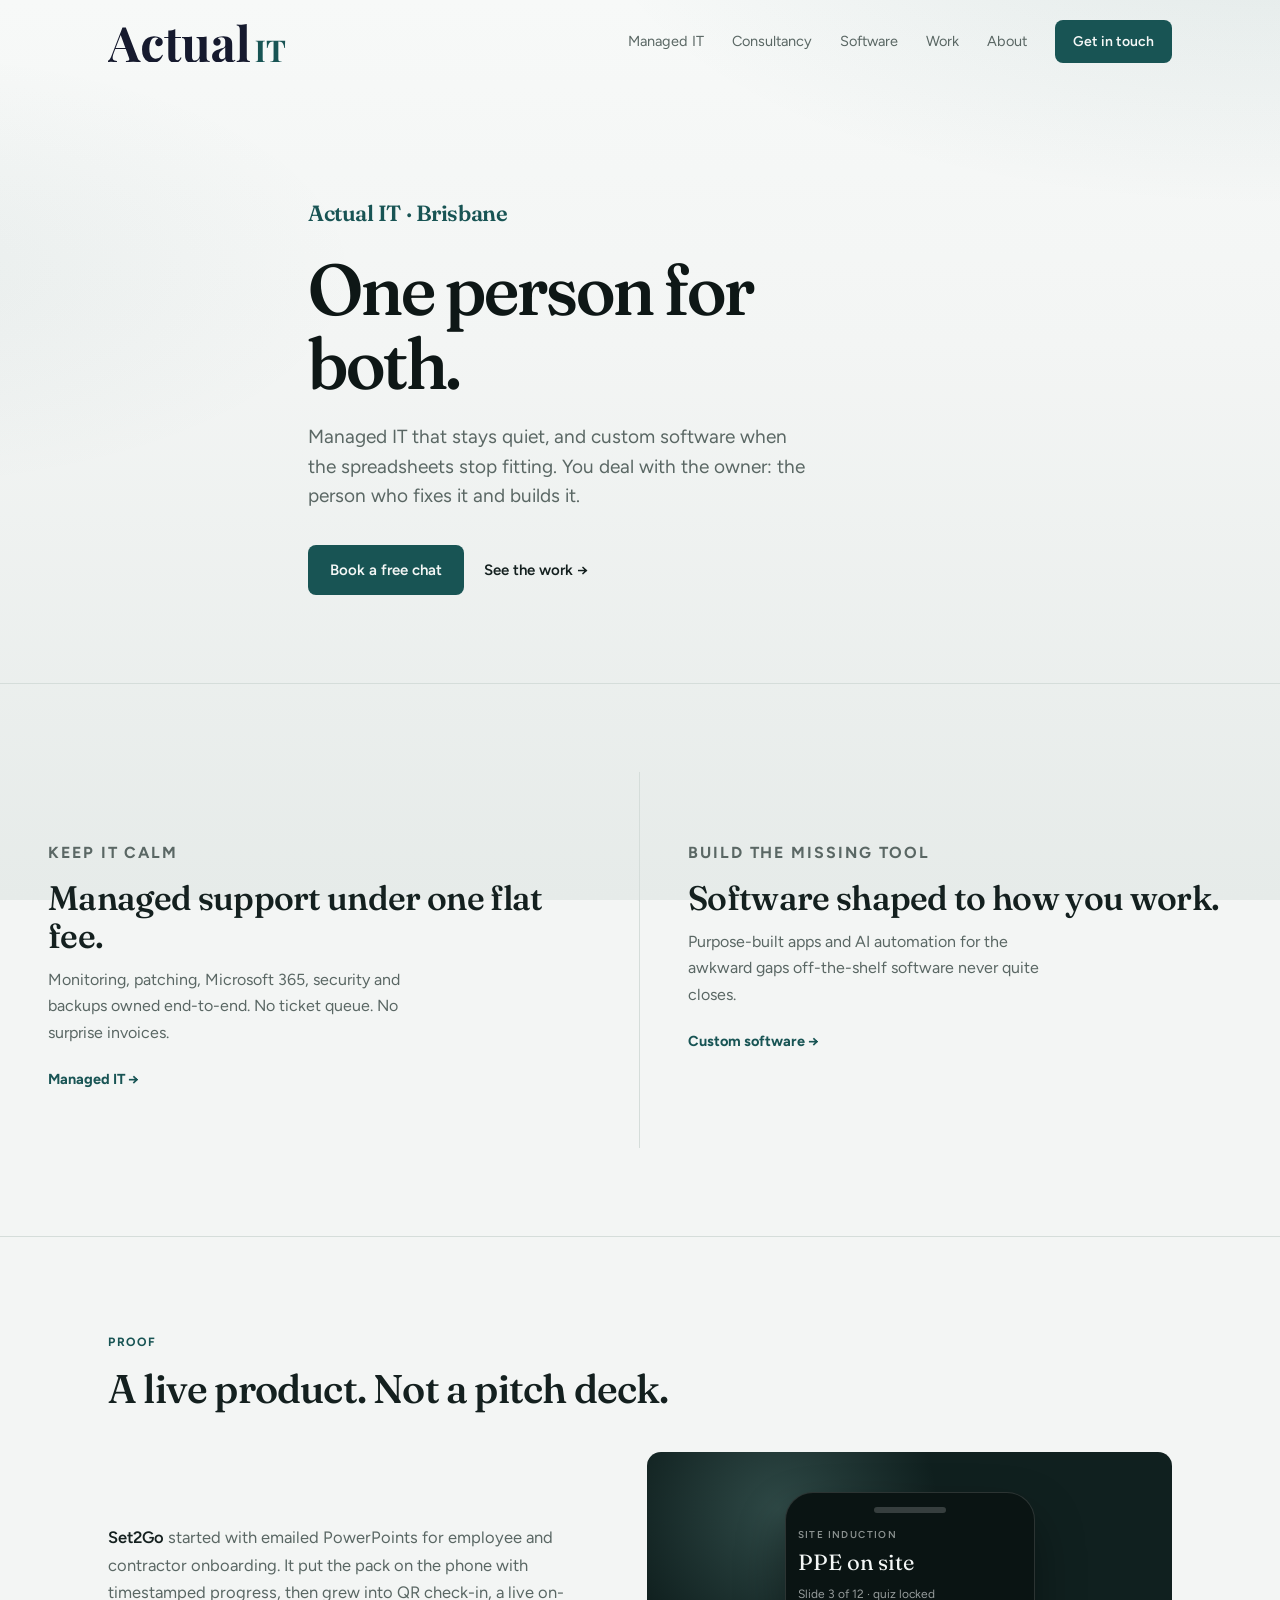
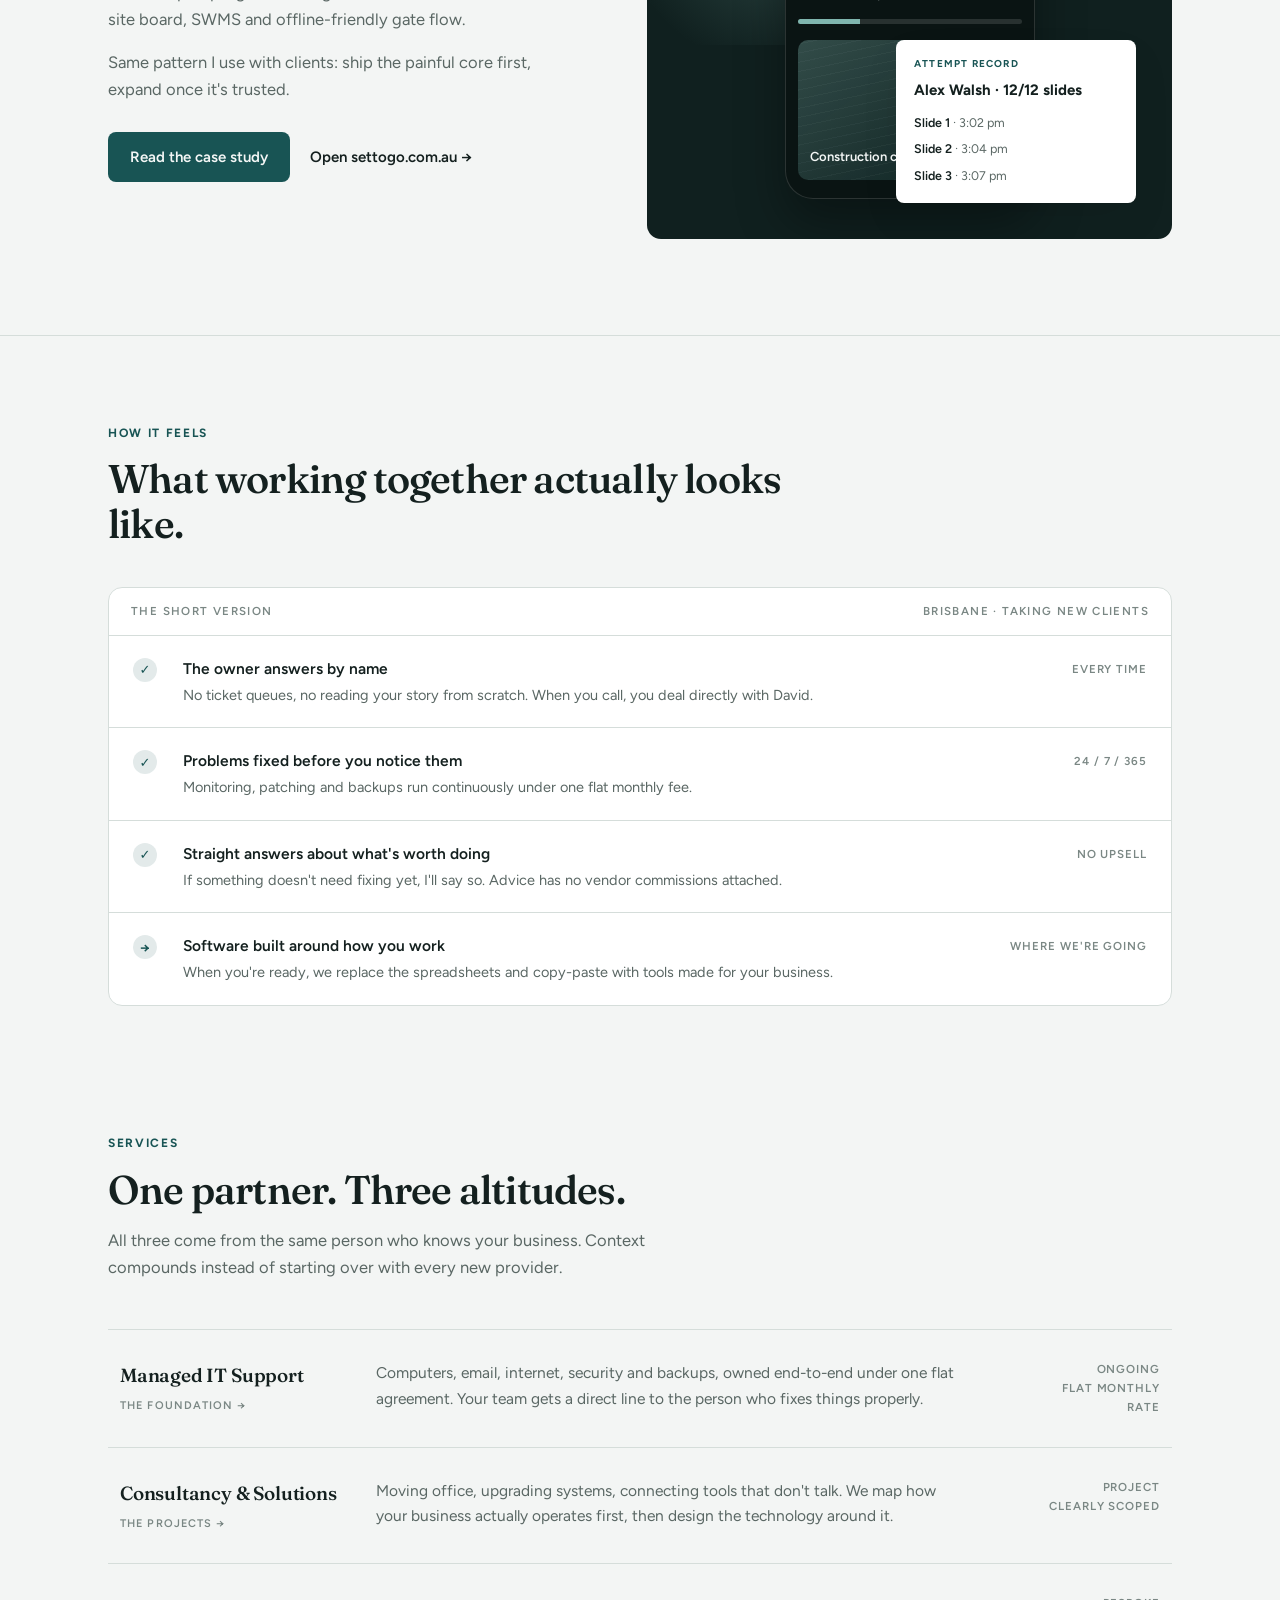
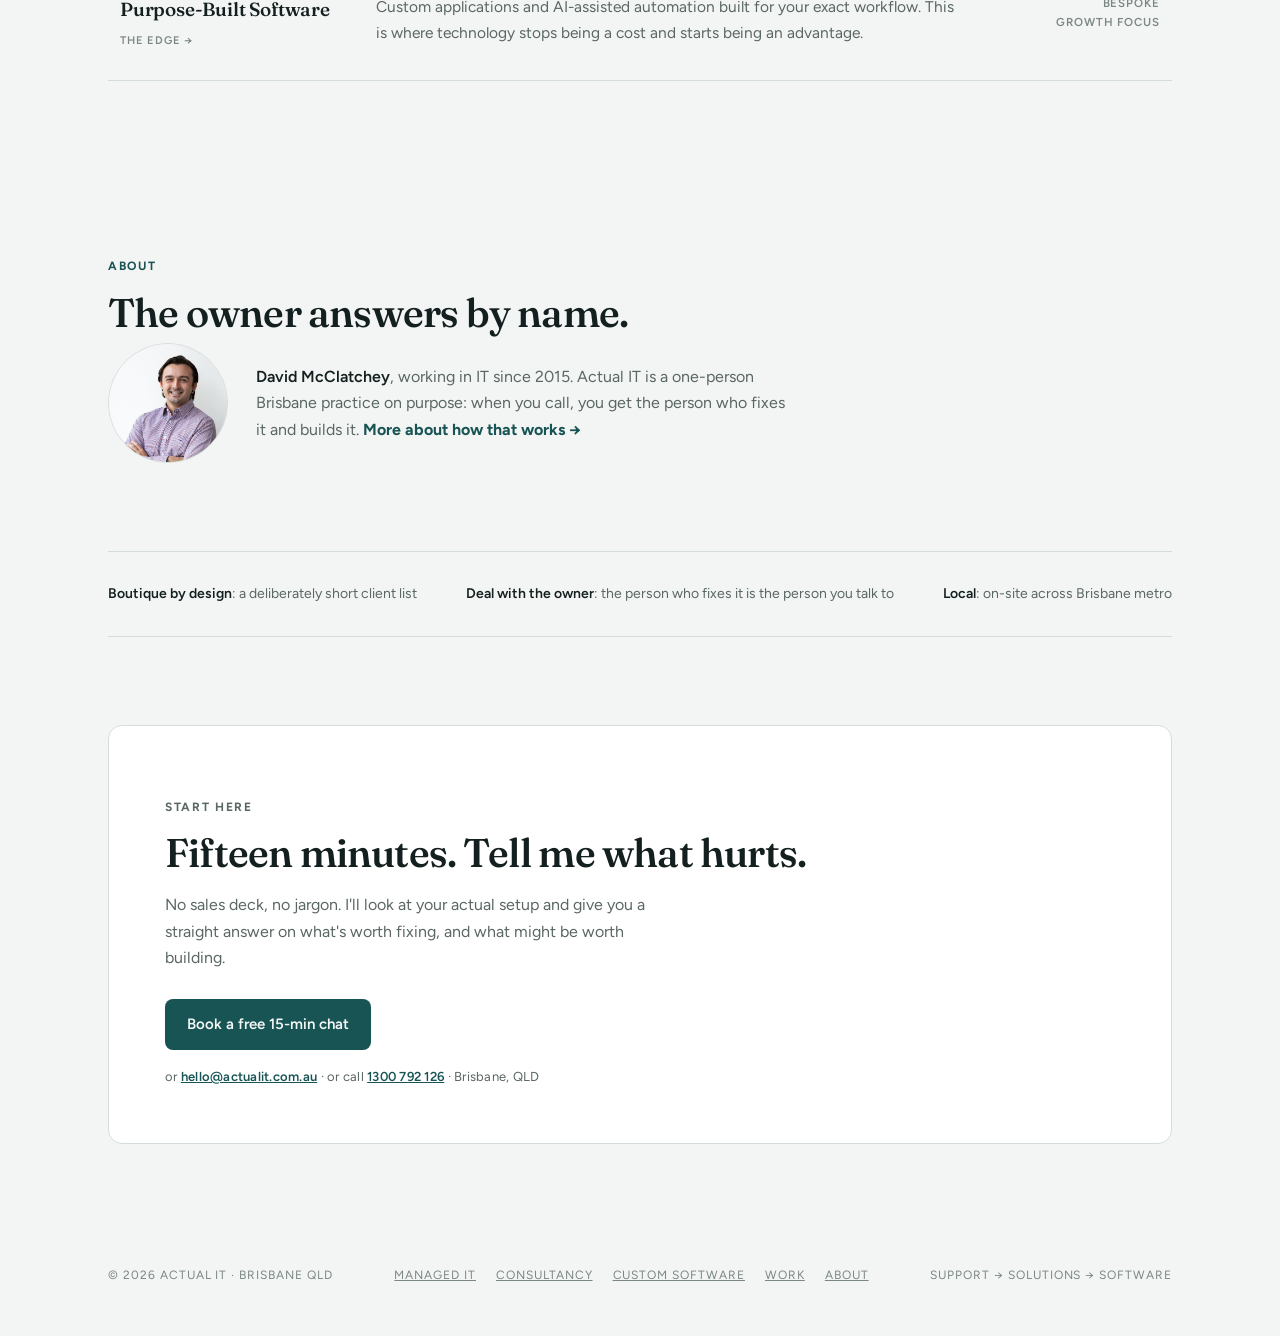
==== commit 4a67bc18: "Keep portrait supplementary; drop large hero photo Hero is brand + headline + CTA only. Restore the " ====
--- a/index.html
+++ b/index.html
@@ -69,31 +69,18 @@
 </div>
 
 <header class="hero-stage">
-  <div class="hero-copy">
+  <div class="wrap hero-copy">
     <p class="brand-hero">Actual IT · Brisbane</p>
     <h1>One person for both.</h1>
     <p class="hero-lede">
       Managed IT that stays quiet, and custom software when the spreadsheets stop fitting.
-      You deal with David: the person who fixes it and builds it.
+      You deal with the owner: the person who fixes it and builds it.
     </p>
     <div class="hero-actions">
       <a class="btn btn-solid" href="https://cal.com/actualit/15min" target="_blank" rel="noopener">Book a free chat</a>
       <a class="btn btn-text" href="#proof">See the work →</a>
     </div>
   </div>
-  <figure class="hero-visual">
-    <img
-      src="/assets/david-mcclatchey.jpg"
-      srcset="/assets/david-mcclatchey-sm.jpg 427w, /assets/david-mcclatchey.jpg 933w"
-      sizes="(max-width: 900px) 100vw, 48vw"
-      width="933"
-      height="1400"
-      alt="David McClatchey, founder of Actual IT"
-      fetchpriority="high"
-      decoding="async"
-    >
-    <figcaption class="hero-caption">David McClatchey · Principal · IT since 2015</figcaption>
-  </figure>
 </header>
 
 <section class="doors" aria-label="Choose a starting point">
@@ -225,6 +212,34 @@
   </div>
 </section>
 
+<section id="about">
+  <div class="wrap">
+    <div class="sec-head">
+      <p class="sec-label">About</p>
+      <h2>The owner answers by name.</h2>
+    </div>
+    <div class="meet">
+      <figure class="meet-photo">
+        <img
+          src="/assets/david-mcclatchey-sm.jpg"
+          width="427"
+          height="640"
+          alt="David McClatchey, founder of Actual IT"
+          loading="lazy"
+          decoding="async"
+        >
+      </figure>
+      <div>
+        <p>
+          <strong>David McClatchey</strong>, working in IT since 2015. Actual IT is a one-person
+          Brisbane practice on purpose: when you call, you get the person who fixes it and builds it.
+          <a href="/about/">More about how that works →</a>
+        </p>
+      </div>
+    </div>
+  </div>
+</section>
+
 <div class="wrap">
   <div class="trust">
     <div><b>Boutique by design</b>: a deliberately short client list</div>
--- a/styles.css
+++ b/styles.css
@@ -118,24 +118,12 @@
 
 /* ========== HOME HERO (proposed) ========== */
 .hero-stage {
-  min-height: min(88vh, 820px);
-  display: grid;
-  grid-template-columns: minmax(0, 1.05fr) minmax(280px, 0.95fr);
-  gap: 0;
-  align-items: stretch;
-  margin: 0 0 0;
-  border-top: 1px solid var(--border);
+  padding: clamp(64px, 10vw, 112px) 0 clamp(56px, 8vw, 88px);
   border-bottom: 1px solid var(--border);
-  overflow: hidden;
-  background: linear-gradient(120deg, rgba(243, 245, 244, 0.92) 0%, rgba(230, 235, 233, 0.55) 55%, transparent 80%);
-}
-
-.hero-copy {
-  display: flex; flex-direction: column; justify-content: center;
-  padding: clamp(48px, 8vw, 96px) clamp(28px, 5vw, 72px);
-  max-width: 640px;
   animation: rise 0.7s ease both;
 }
+
+.hero-copy { max-width: 720px; }
 
 .brand-hero {
   font-family: var(--serif);
@@ -159,7 +147,7 @@
 
 .hero-lede {
   margin-top: 22px;
-  max-width: 36ch;
+  max-width: 42ch;
   color: var(--muted);
   font-size: clamp(17px, 1.5vw, 19px);
   line-height: 1.55;
@@ -167,71 +155,9 @@
 
 .hero-stage .hero-actions { margin-top: 34px; }
 
-.hero-visual {
-  margin: 0;
-  position: relative;
-  min-height: 420px;
-  background: #1a3331;
-  animation: fadein 1s ease both 0.15s;
-}
-
-.hero-visual img {
-  display: block;
-  width: 100%;
-  height: 100%;
-  object-fit: cover;
-  object-position: center 18%;
-}
-
-.hero-visual::after {
-  content: "";
-  position: absolute;
-  inset: 0;
-  background: linear-gradient(90deg, rgba(243, 245, 244, 0.55) 0%, transparent 28%);
-  pointer-events: none;
-}
-
-.hero-caption {
-  position: absolute;
-  left: 20px; bottom: 20px; z-index: 1;
-  color: var(--ink);
-  font-size: 12px;
-  letter-spacing: 0.06em;
-  text-transform: uppercase;
-  font-weight: 700;
-  background: rgba(243, 245, 244, 0.92);
-  border: 1px solid var(--border);
-  padding: 8px 12px;
-  border-radius: var(--radius);
-  animation: rise 0.8s ease both 0.35s;
-}
-
-@media (max-width: 900px) {
-  .hero-stage {
-    grid-template-columns: 1fr;
-    min-height: 0;
-  }
-  .hero-copy {
-    padding: 48px 28px 36px;
-    max-width: none;
-  }
-  .hero-stage h1 { max-width: 14ch; }
-  .hero-visual {
-    min-height: 52vw;
-    max-height: 420px;
-  }
-  .hero-visual::after {
-    background: linear-gradient(180deg, rgba(243, 245, 244, 0.7) 0%, transparent 35%);
-  }
-}
-
 @keyframes rise {
   from { opacity: 0; transform: translateY(14px); }
   to { opacity: 1; transform: translateY(0); }
-}
-@keyframes fadein {
-  from { opacity: 0; }
-  to { opacity: 1; }
 }
 
 /* Dual doors */
@@ -680,6 +606,6 @@
 
 @media (prefers-reduced-motion: reduce) {
   .pulse { animation: none; }
-  .hero-copy, .hero-visual, .hero-caption { animation: none; }
+  .hero-stage { animation: none; }
   * { transition: none !important; }
 }
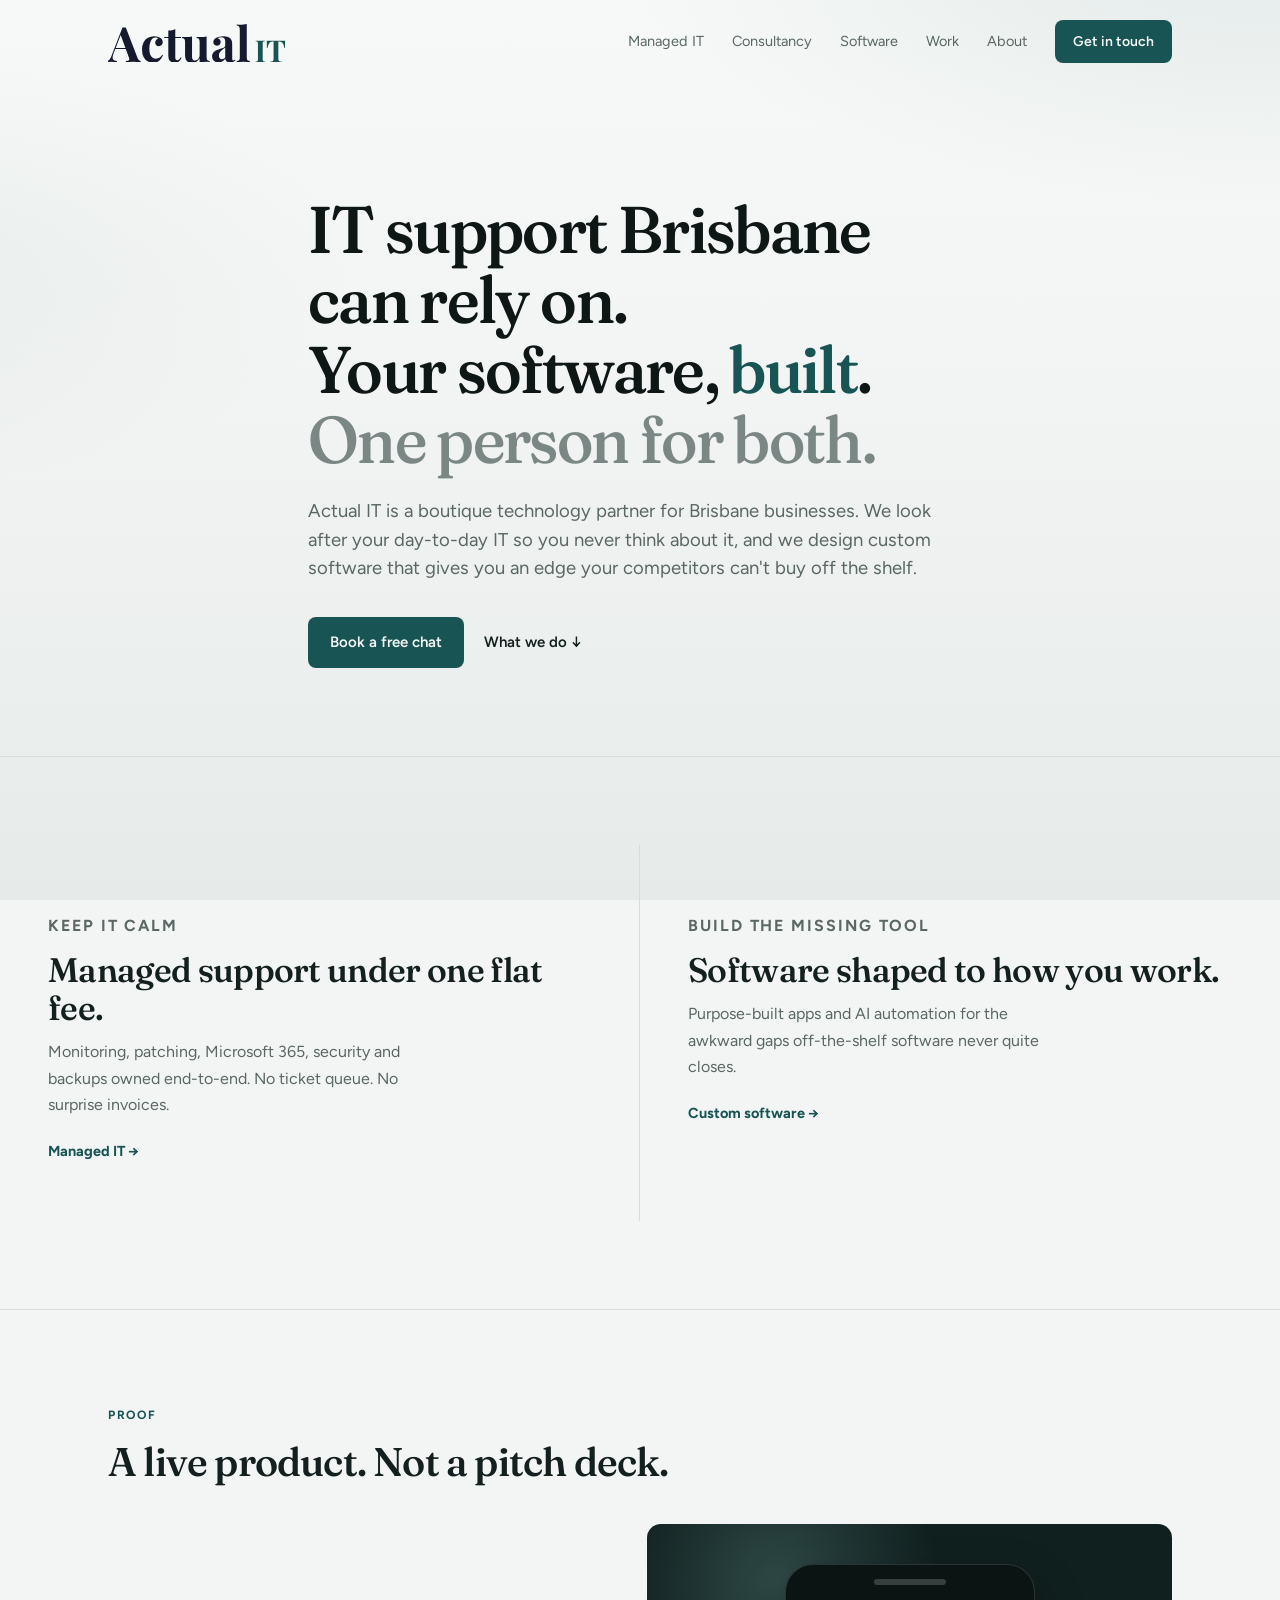
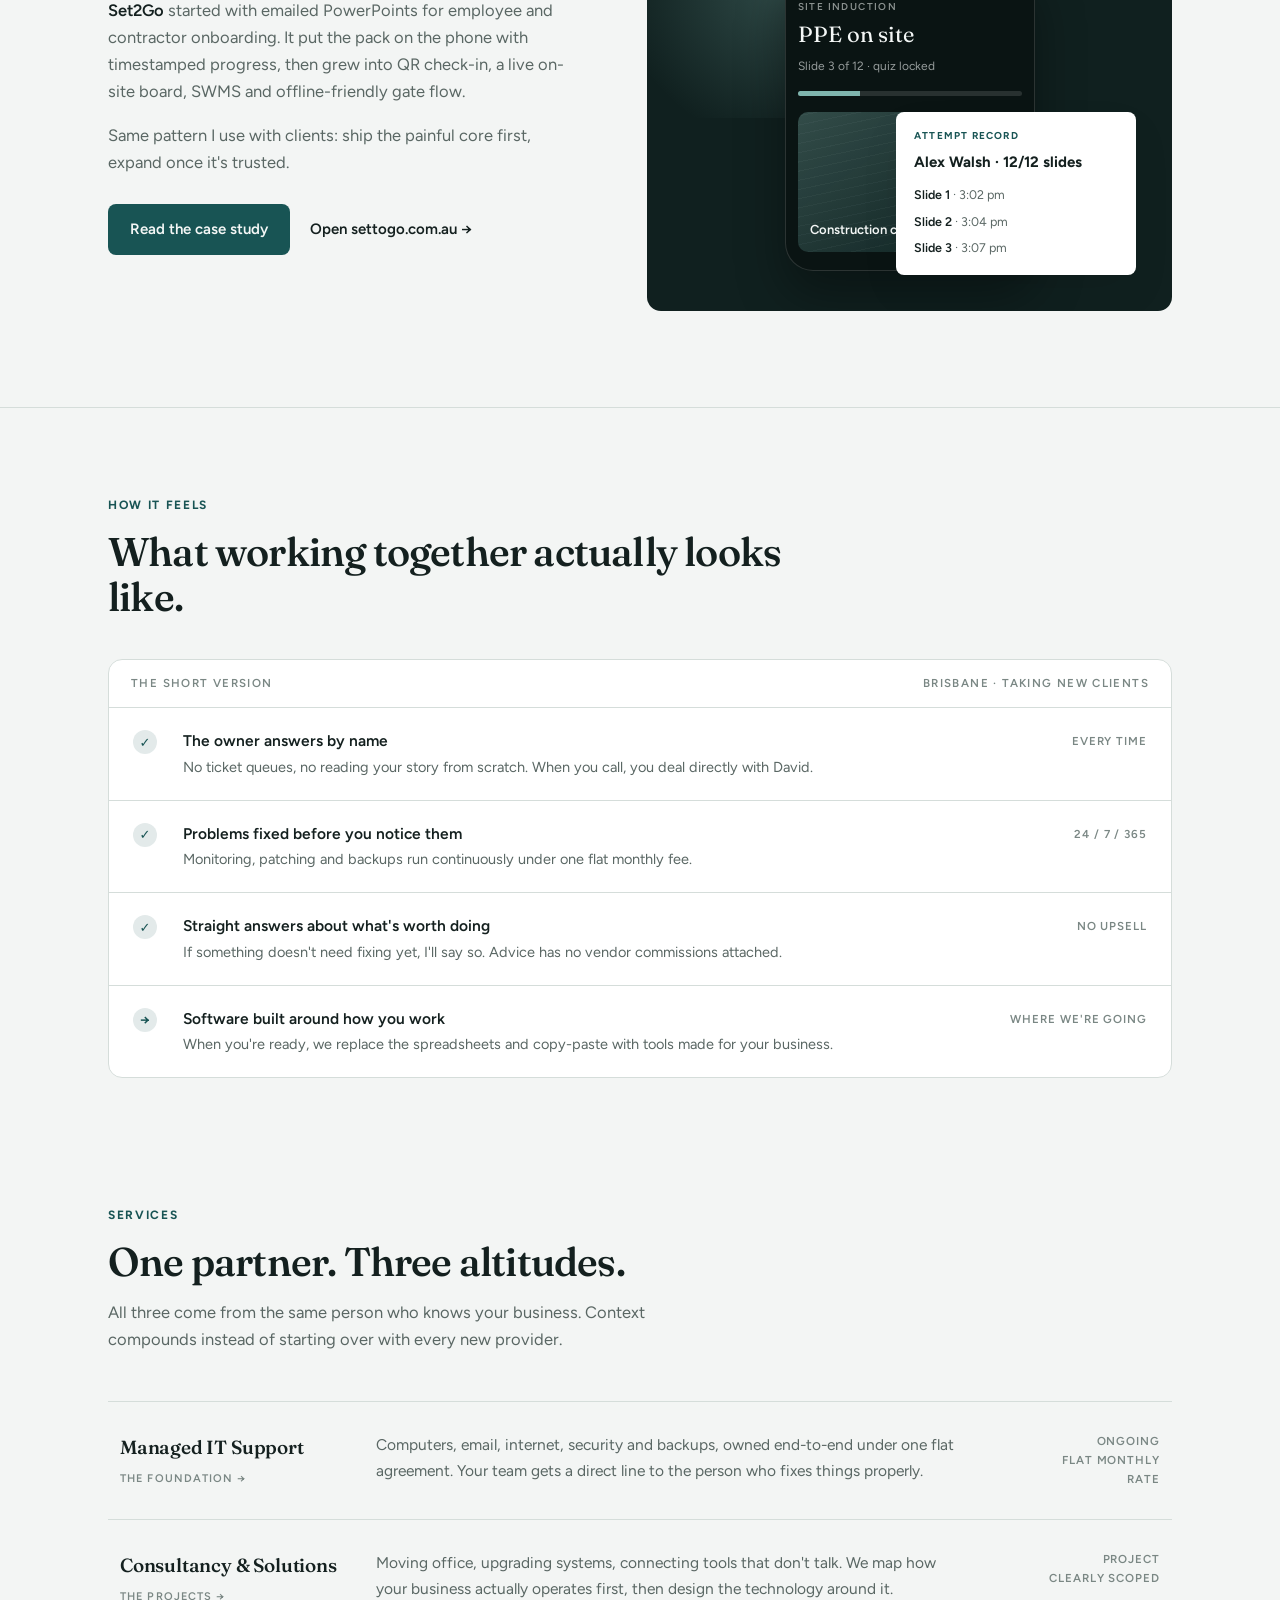
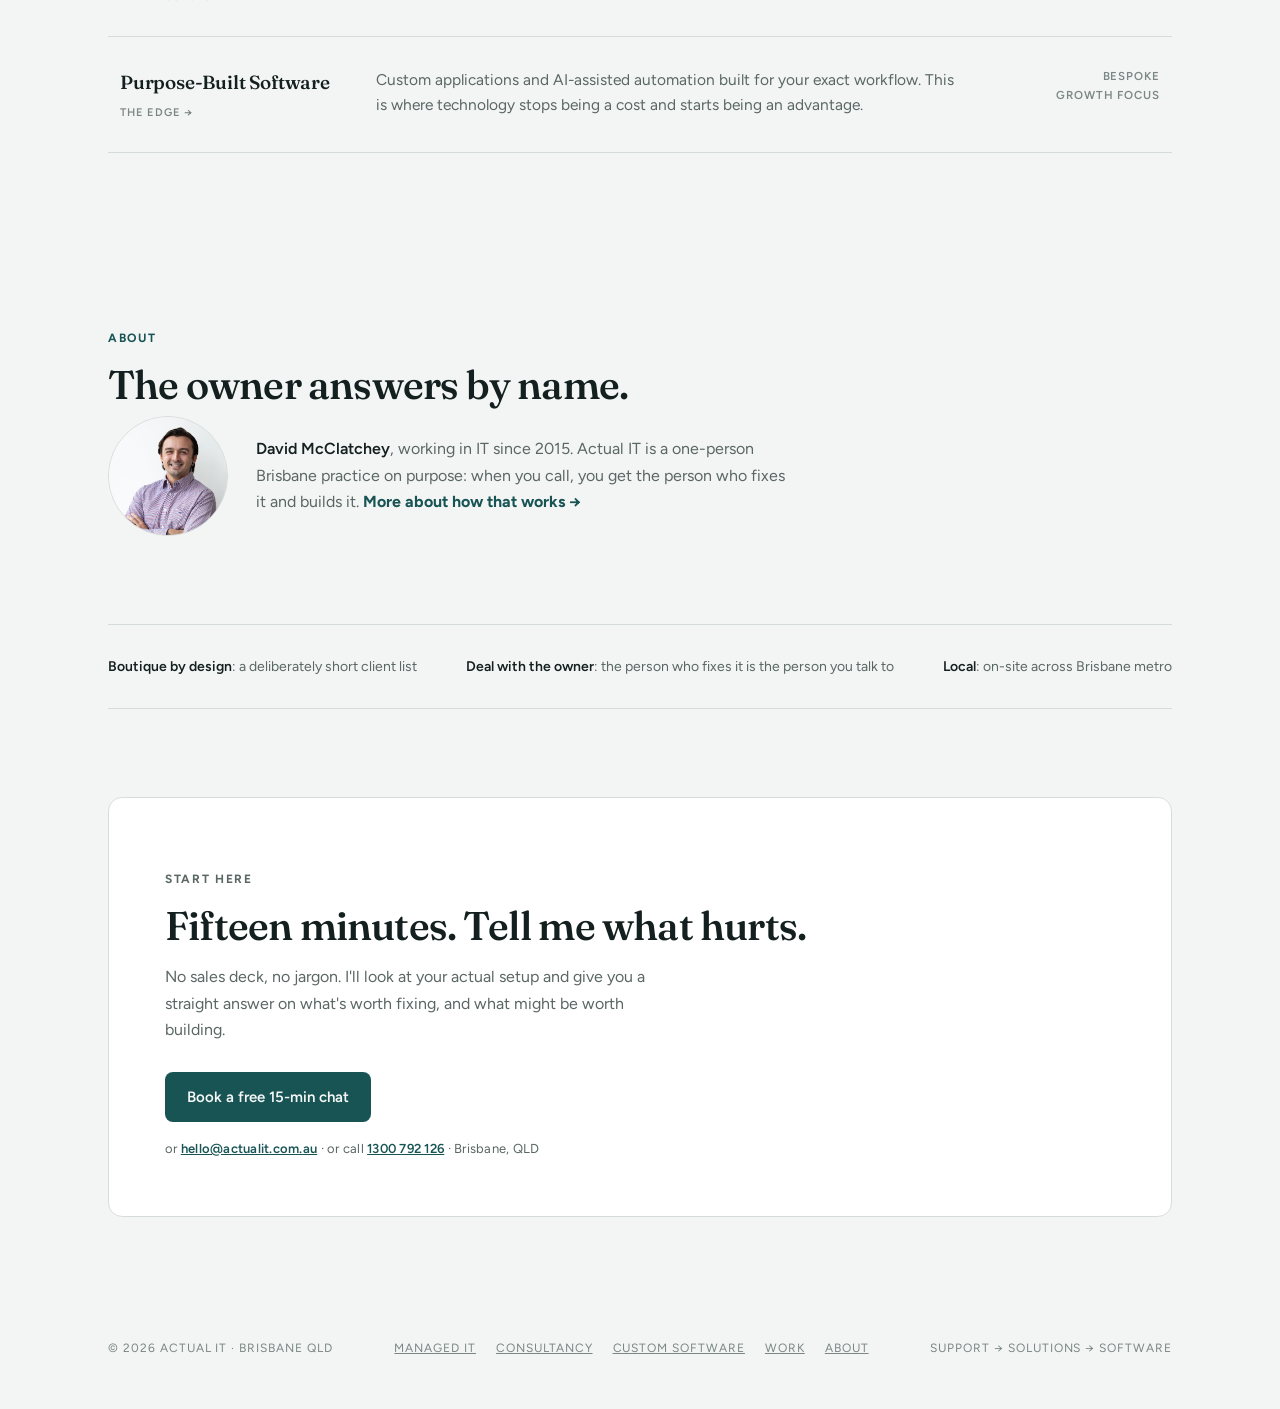
==== commit 07d74f2d: "Restore multi-line homepage hero without status pill Bring back the stronger IT support / software b" ====
--- a/index.html
+++ b/index.html
@@ -70,20 +70,20 @@
 
 <header class="hero-stage">
   <div class="wrap hero-copy">
-    <p class="brand-hero">Actual IT · Brisbane</p>
-    <h1>One person for both.</h1>
+    <h1>IT support Brisbane can rely on.<br>Your software, <span class="ok">built</span>.<br><span class="dim">One person for both.</span></h1>
     <p class="hero-lede">
-      Managed IT that stays quiet, and custom software when the spreadsheets stop fitting.
-      You deal with the owner: the person who fixes it and builds it.
+      Actual IT is a boutique technology partner for Brisbane businesses. We look after your
+      day-to-day IT so you never think about it, and we design custom software that gives
+      you an edge your competitors can't buy off the shelf.
     </p>
     <div class="hero-actions">
       <a class="btn btn-solid" href="https://cal.com/actualit/15min" target="_blank" rel="noopener">Book a free chat</a>
-      <a class="btn btn-text" href="#proof">See the work →</a>
+      <a class="btn btn-text" href="#start">What we do ↓</a>
     </div>
   </div>
 </header>
 
-<section class="doors" aria-label="Choose a starting point">
+<section class="doors" id="start" aria-label="Choose a starting point">
   <a class="door" href="/services/managed-it-support">
     <p class="door-kicker">Keep IT calm</p>
     <h2>Managed support under one flat fee.</h2>
--- a/styles.css
+++ b/styles.css
@@ -138,18 +138,21 @@
   font-family: var(--serif);
   font-weight: 550;
   font-variation-settings: "SOFT" 40, "WONK" 0.4;
-  font-size: clamp(42px, 5.8vw, 72px);
-  letter-spacing: -0.03em;
-  line-height: 1.02;
-  max-width: 11ch;
+  font-size: clamp(40px, 5.4vw, 66px);
+  letter-spacing: -0.025em;
+  line-height: 1.06;
+  max-width: 18ch;
   color: var(--ink);
 }
+
+.hero-stage h1 .ok { color: var(--accent); }
+.hero-stage h1 .dim { color: var(--faint); font-weight: 500; }
 
 .hero-lede {
   margin-top: 22px;
-  max-width: 42ch;
+  max-width: 52ch;
   color: var(--muted);
-  font-size: clamp(17px, 1.5vw, 19px);
+  font-size: clamp(17px, 1.5vw, 18.5px);
   line-height: 1.55;
 }
 
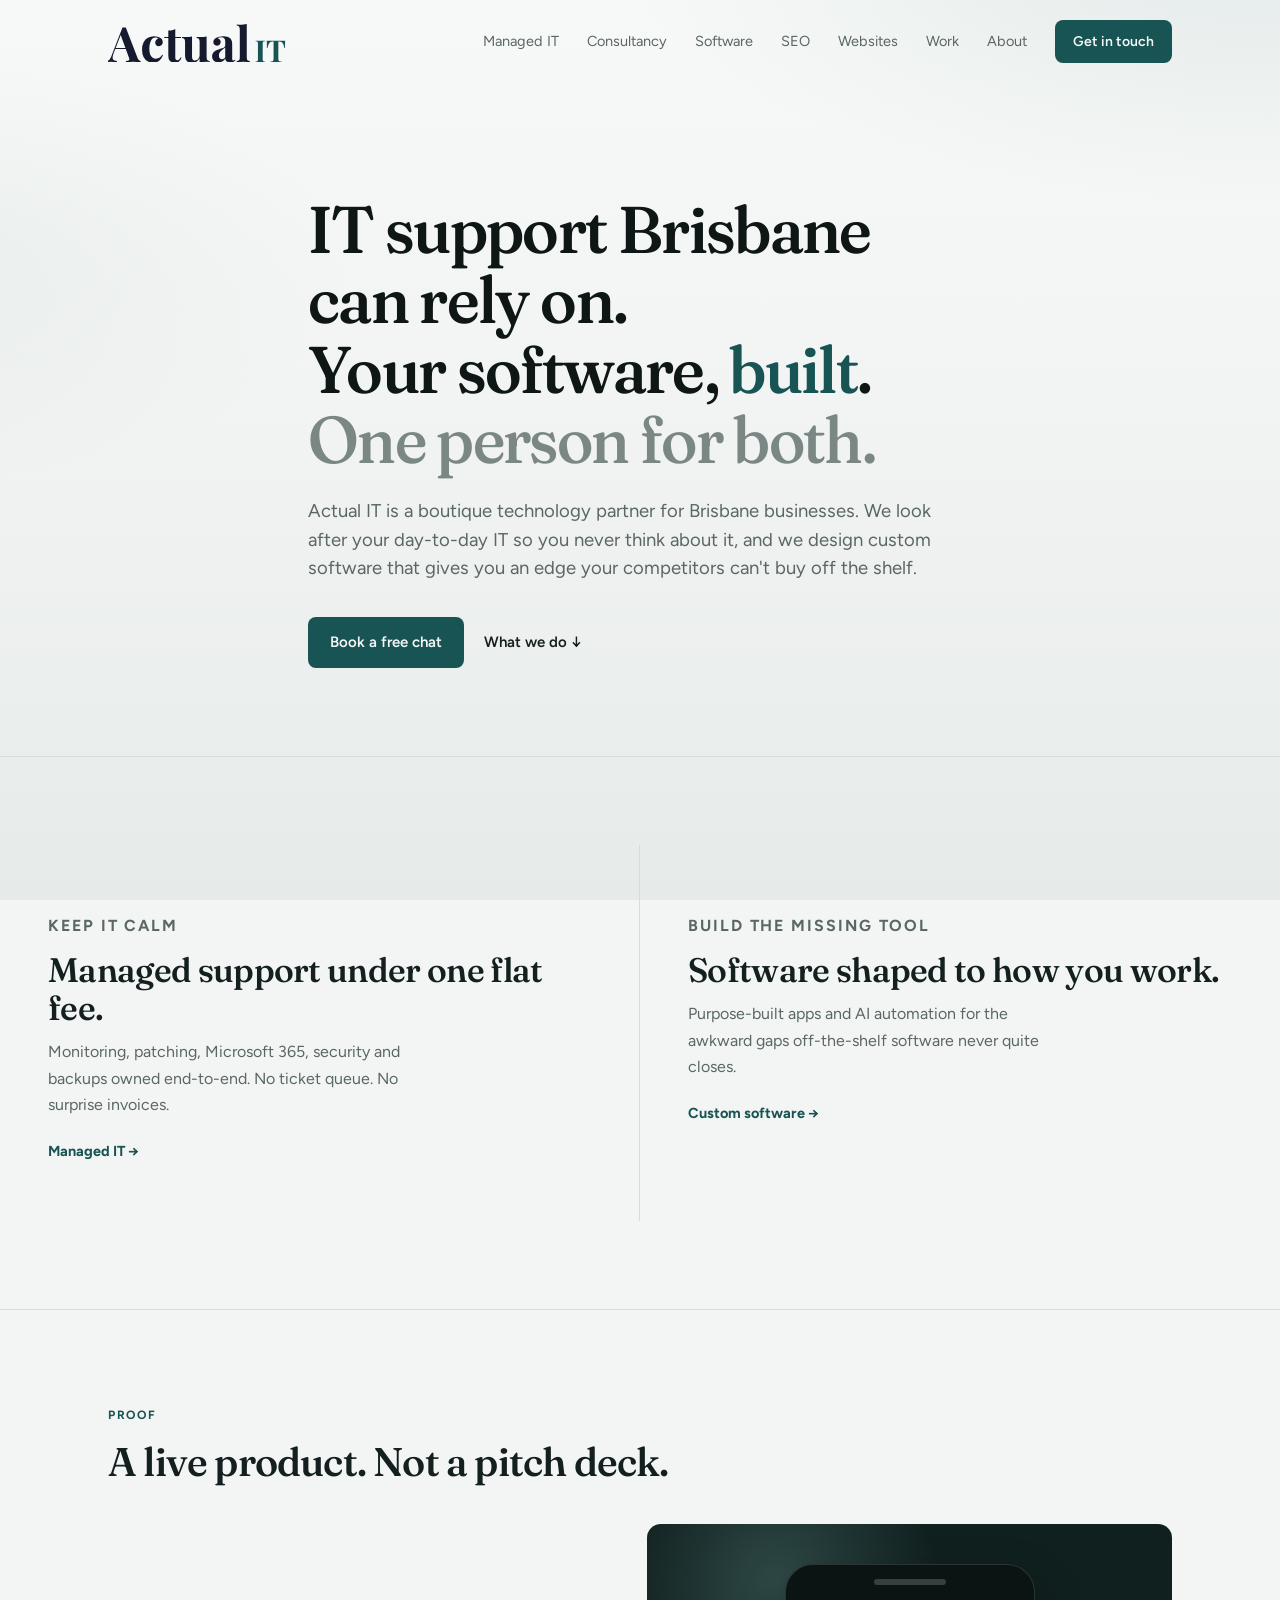
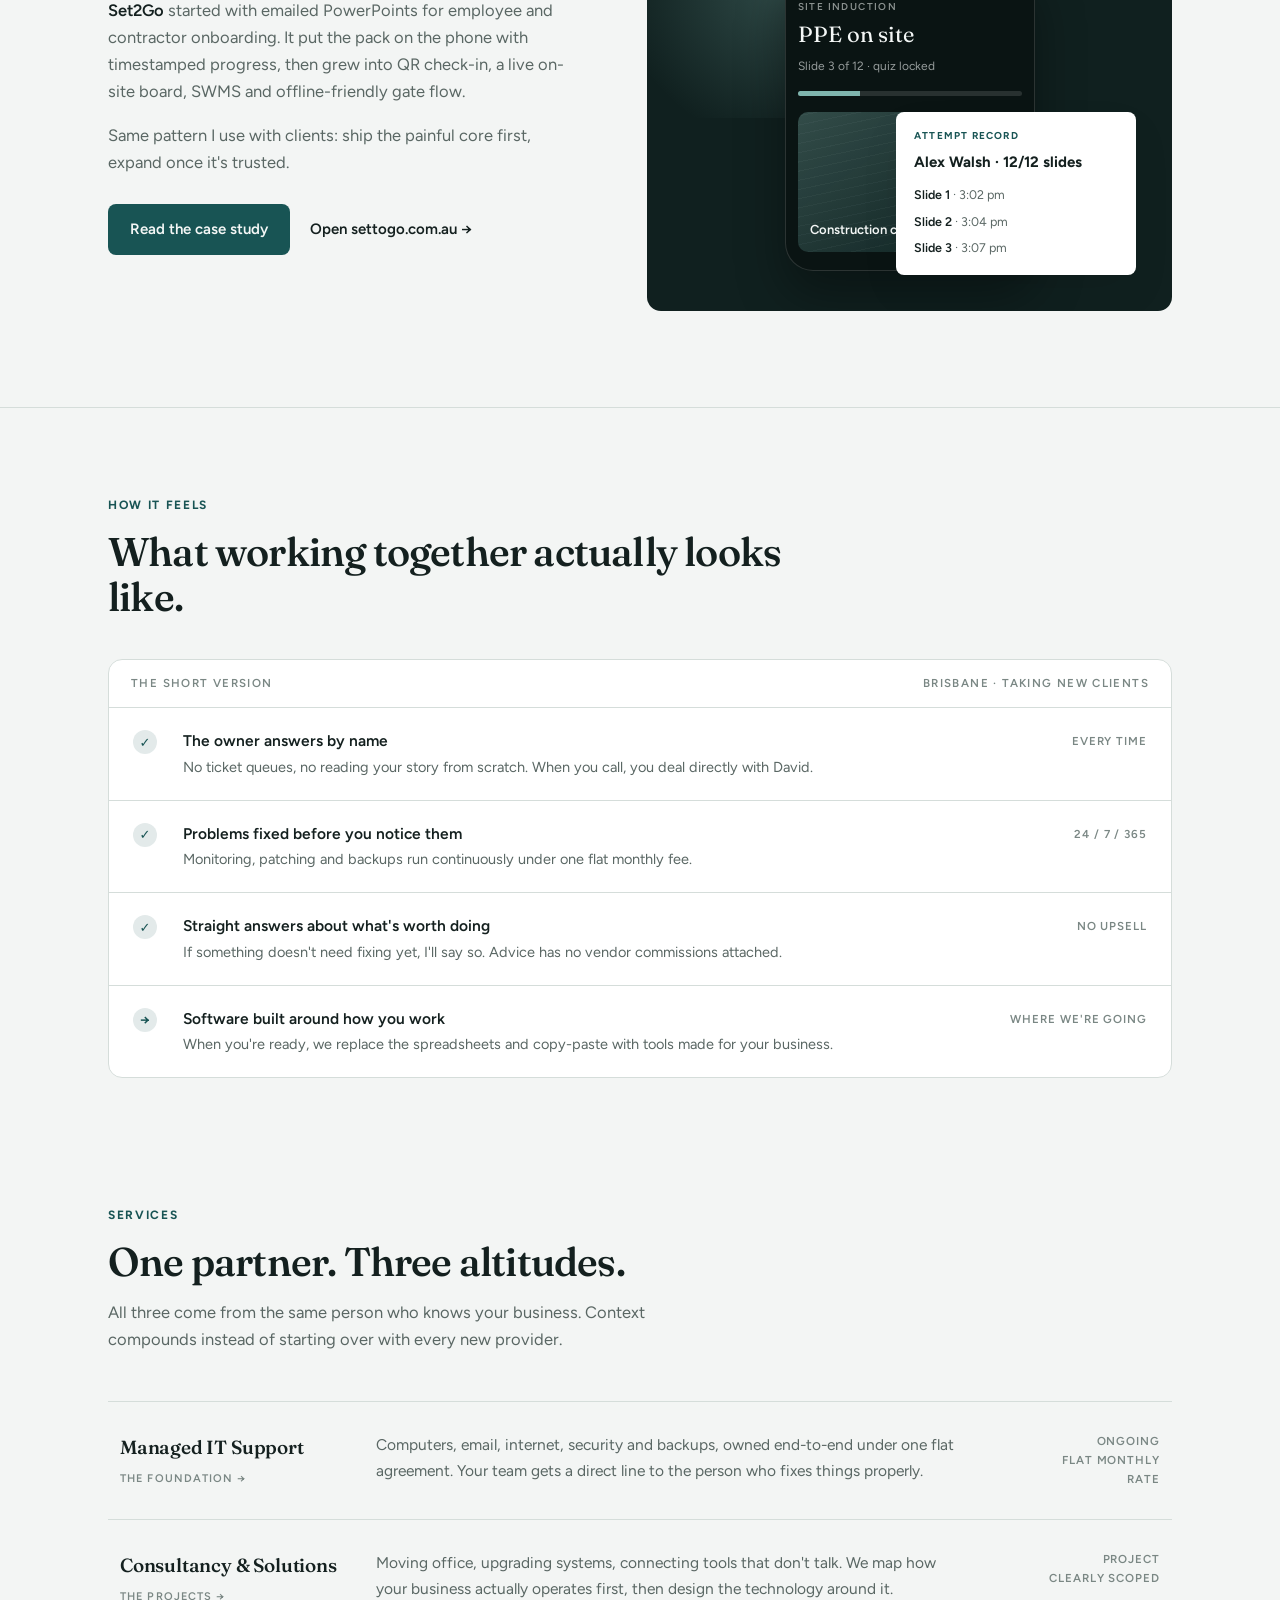
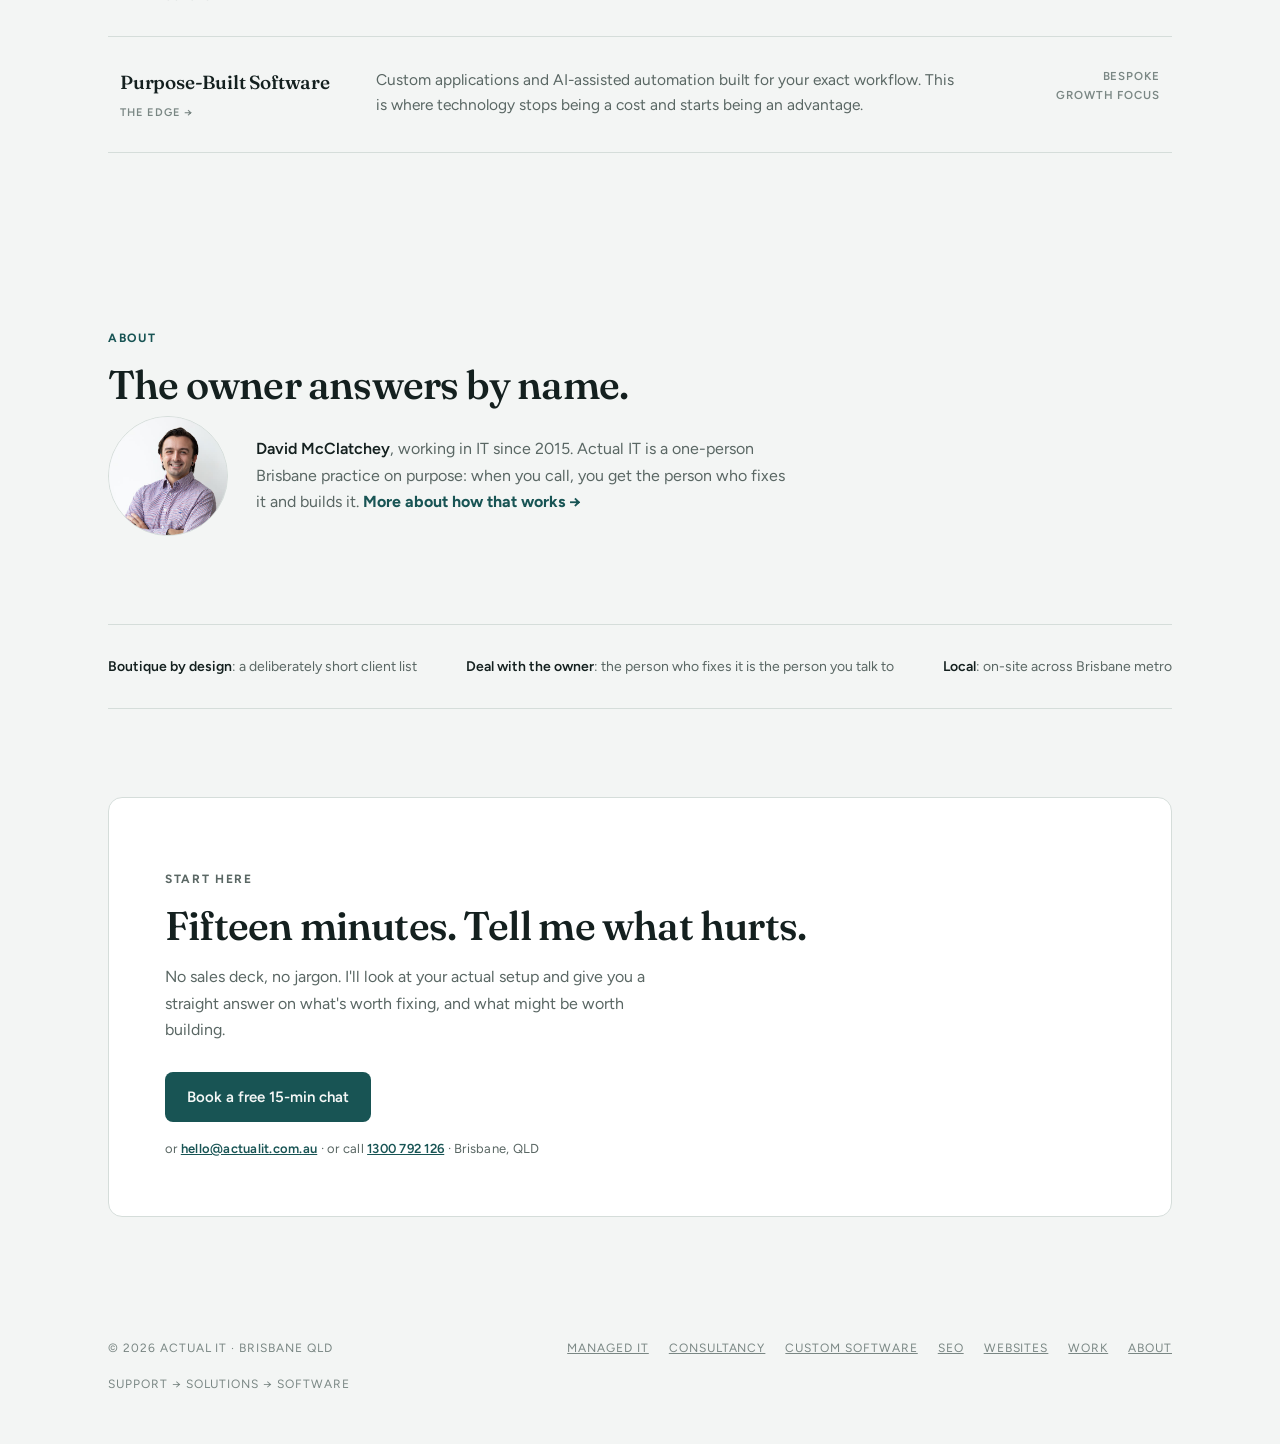
==== commit c34ea172: "Add SEO and websites service pages Publish the two new services, list them in the nav and footer on " ====
--- a/index.html
+++ b/index.html
@@ -41,7 +41,7 @@
     "address": {"@type": "PostalAddress", "addressLocality": "Brisbane", "addressRegion": "QLD", "addressCountry": "AU"},
     "geo": {"@type": "GeoCoordinates", "latitude": -27.4698, "longitude": 153.0251},
     "priceRange": "$$",
-    "knowsAbout": ["Managed IT Support", "IT Consultancy", "Custom Software Development", "AI Automation"],
+    "knowsAbout": ["Managed IT Support", "IT Consultancy", "Custom Software Development", "AI Automation", "Local SEO", "Website Design and Development"],
     "sameAs": ["https://www.google.com/maps/place/Actual+IT/data=!4m2!3m1!1s0x0:0x49b9b426a1f23803"]
   }
   </script>
@@ -61,6 +61,8 @@
       <a class="link" href="/services/managed-it-support">Managed IT</a>
       <a class="link" href="/services/consultancy">Consultancy</a>
       <a class="link" href="/services/custom-software">Software</a>
+      <a class="link" href="/services/seo">SEO</a>
+      <a class="link" href="/services/websites">Websites</a>
       <a class="link" href="/work/">Work</a>
       <a class="link" href="/about/">About</a>
       <a class="nav-cta" href="/contact/">Get in touch</a>
@@ -265,10 +267,12 @@
 <div class="wrap">
   <footer style="flex-wrap:wrap; gap:16px;">
     <span>&copy; 2026 ACTUAL IT &middot; BRISBANE QLD</span>
-    <span style="display:flex; gap:20px;">
+    <span style="display:flex; gap:20px; flex-wrap:wrap;">
       <a href="/services/managed-it-support" style="color:inherit;">Managed IT</a>
       <a href="/services/consultancy" style="color:inherit;">Consultancy</a>
       <a href="/services/custom-software" style="color:inherit;">Custom Software</a>
+      <a href="/services/seo" style="color:inherit;">SEO</a>
+      <a href="/services/websites" style="color:inherit;">Websites</a>
       <a href="/work/" style="color:inherit;">Work</a>
       <a href="/about/" style="color:inherit;">About</a>
     </span>
--- a/styles.css
+++ b/styles.css
@@ -71,6 +71,14 @@
 .brand { display: flex; align-items: center; text-decoration: none; }
 .brand-logo { height: 40px; width: auto; display: block; }
 .nav-right { display: flex; gap: 28px; align-items: center; }
+@media (max-width: 980px) and (min-width: 761px) {
+  .nav-right { gap: 16px; }
+  .nav-cta { padding: 8px 12px; }
+}
+@media (max-width: 820px) and (min-width: 761px) {
+  .nav-right { gap: 12px; }
+  .nav-cta { padding: 8px 10px; font-size: 13px; }
+}
 .nav-right a.link {
   color: var(--muted); text-decoration: none; font-size: 14.5px;
   transition: color .15s;
@@ -98,6 +106,7 @@
     border-radius: var(--radius); padding: 8px 12px; font-size: 15px;
     color: var(--text); cursor: pointer; z-index: 95;
   }
+  .brand { position: relative; z-index: 96; }
   nav { position: relative; }
 }
 
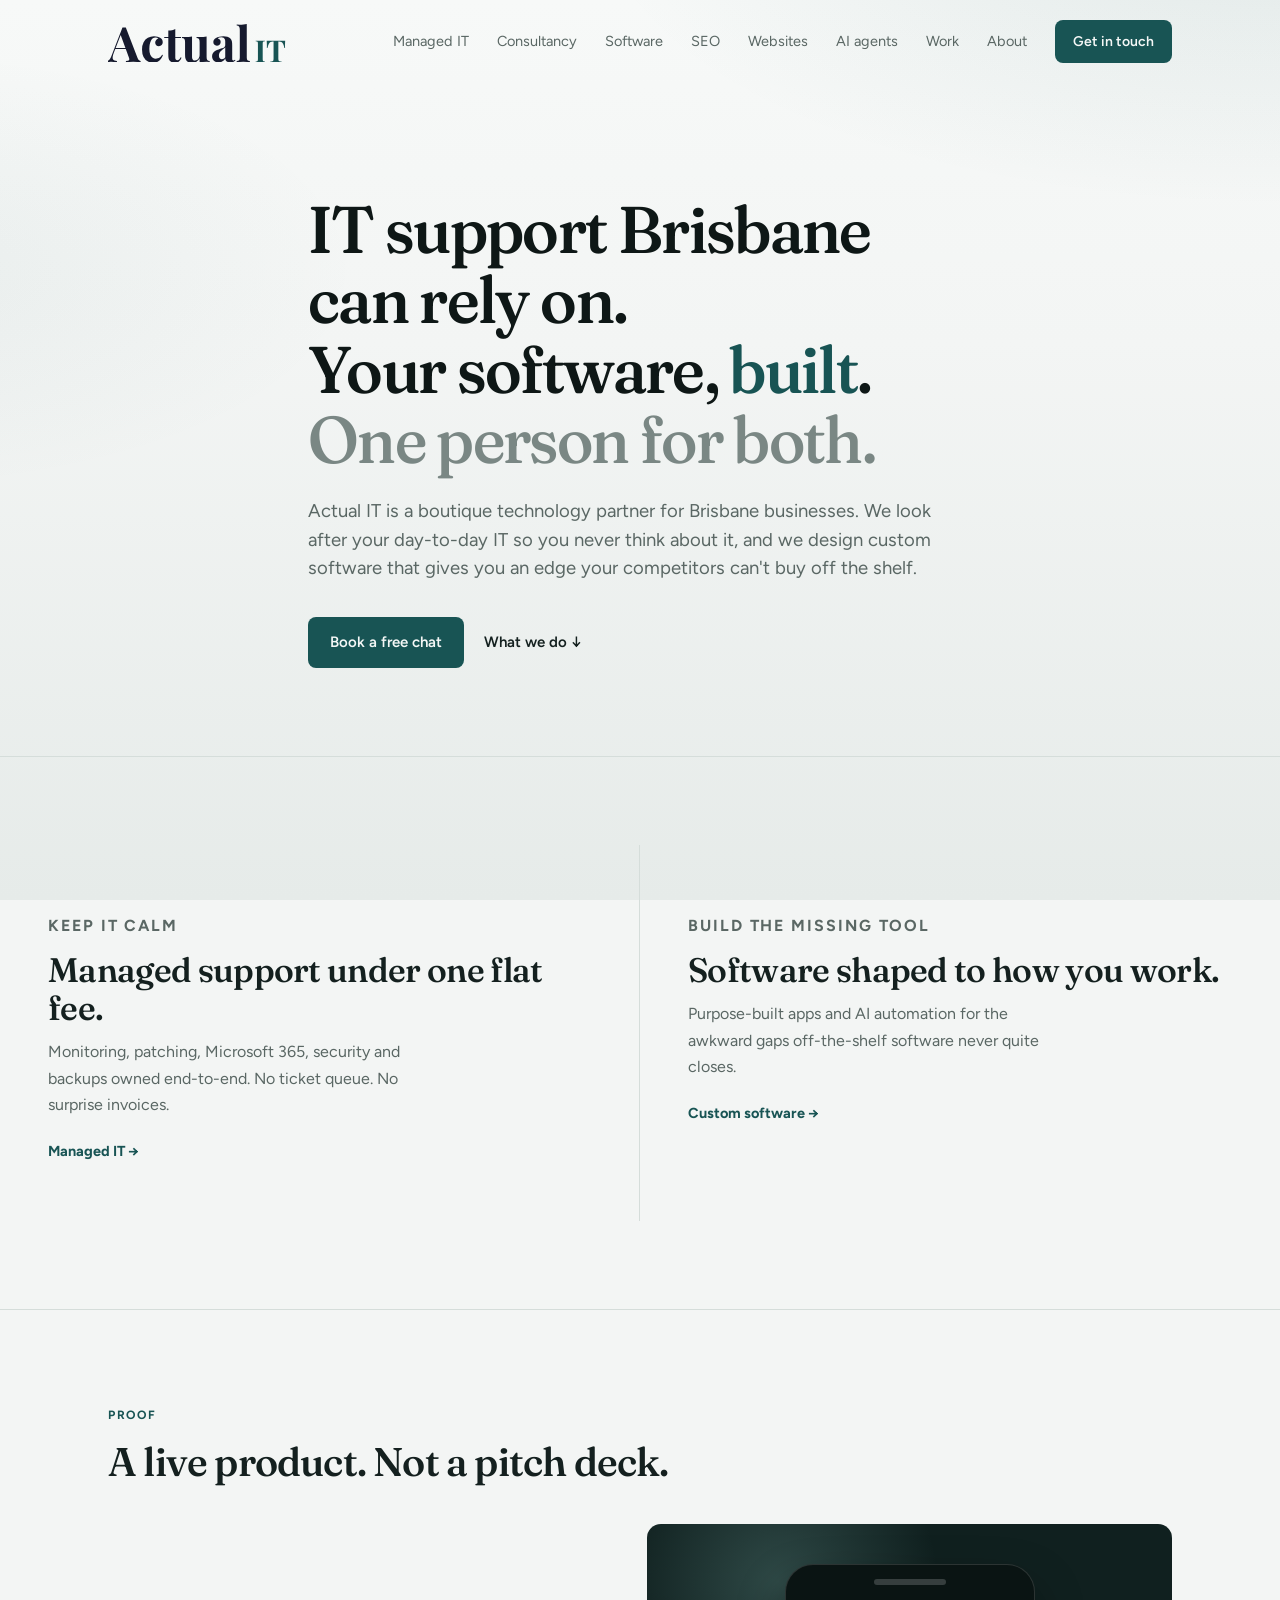
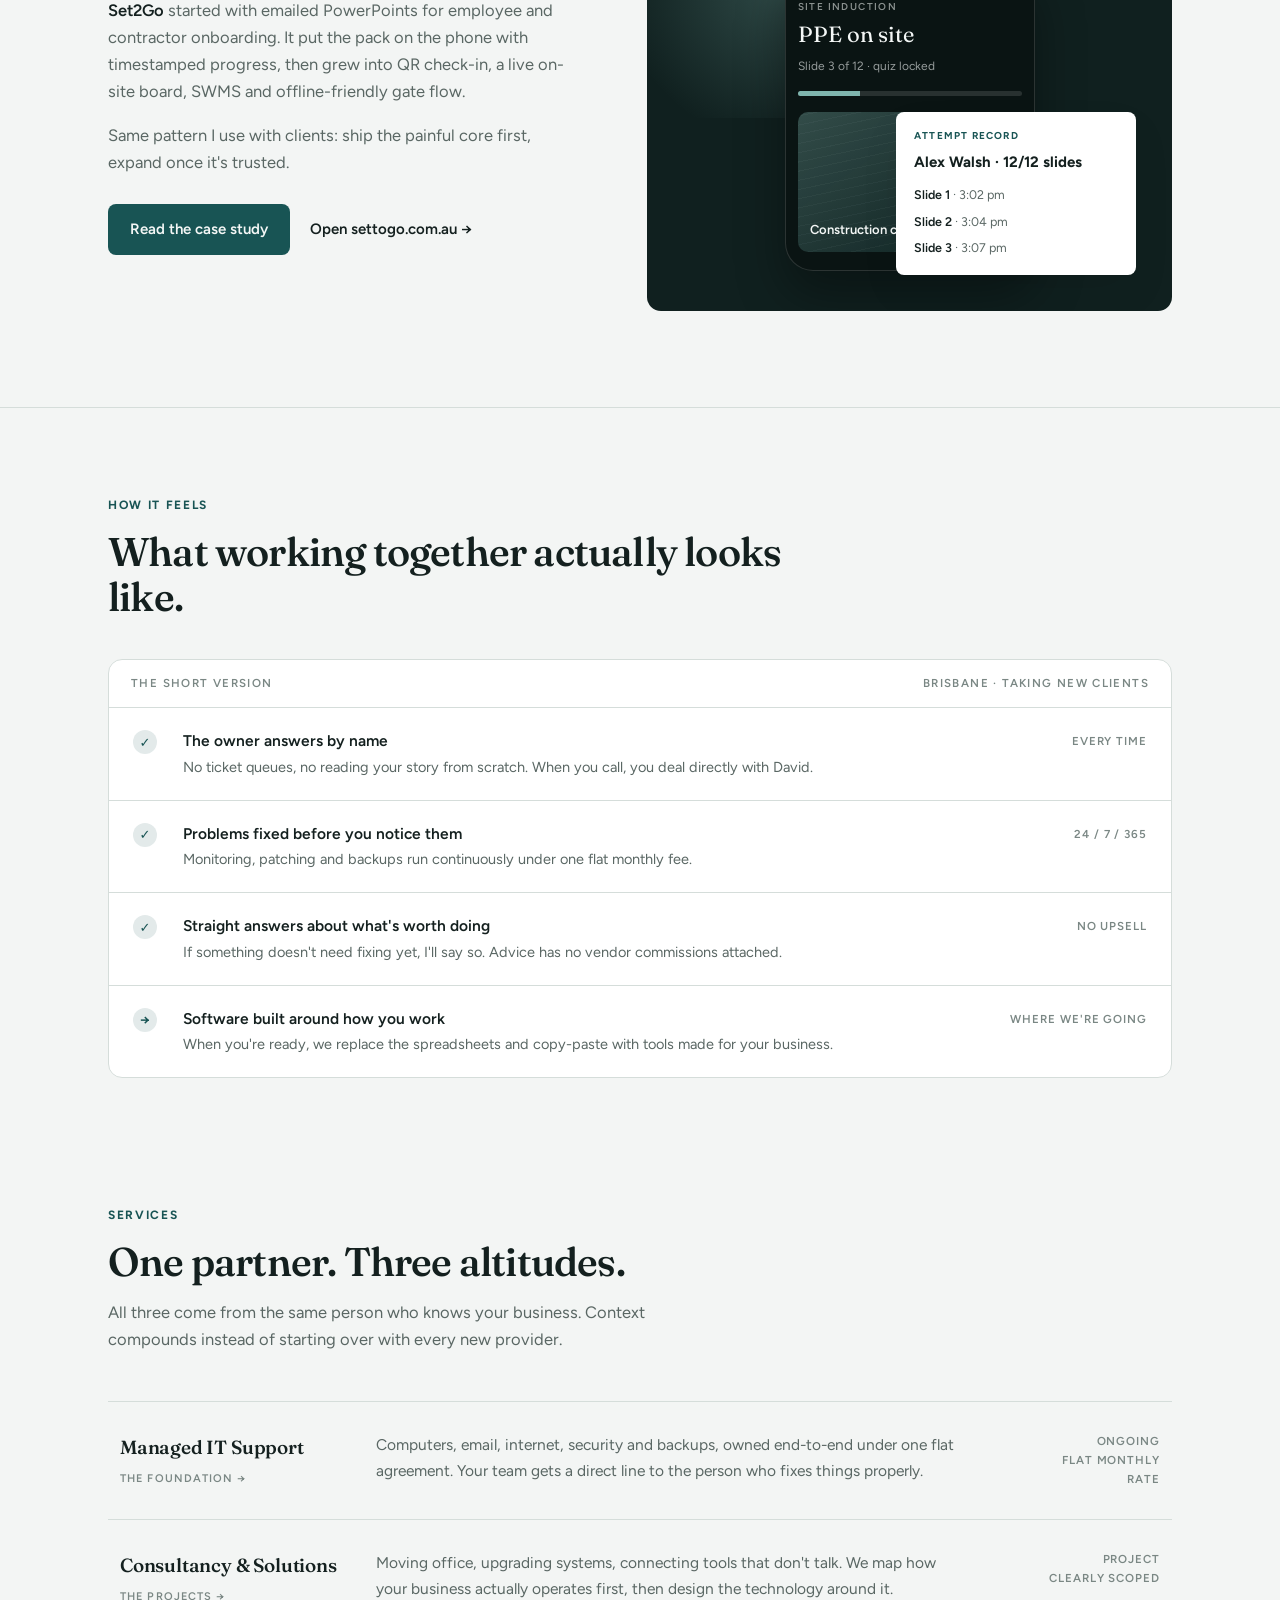
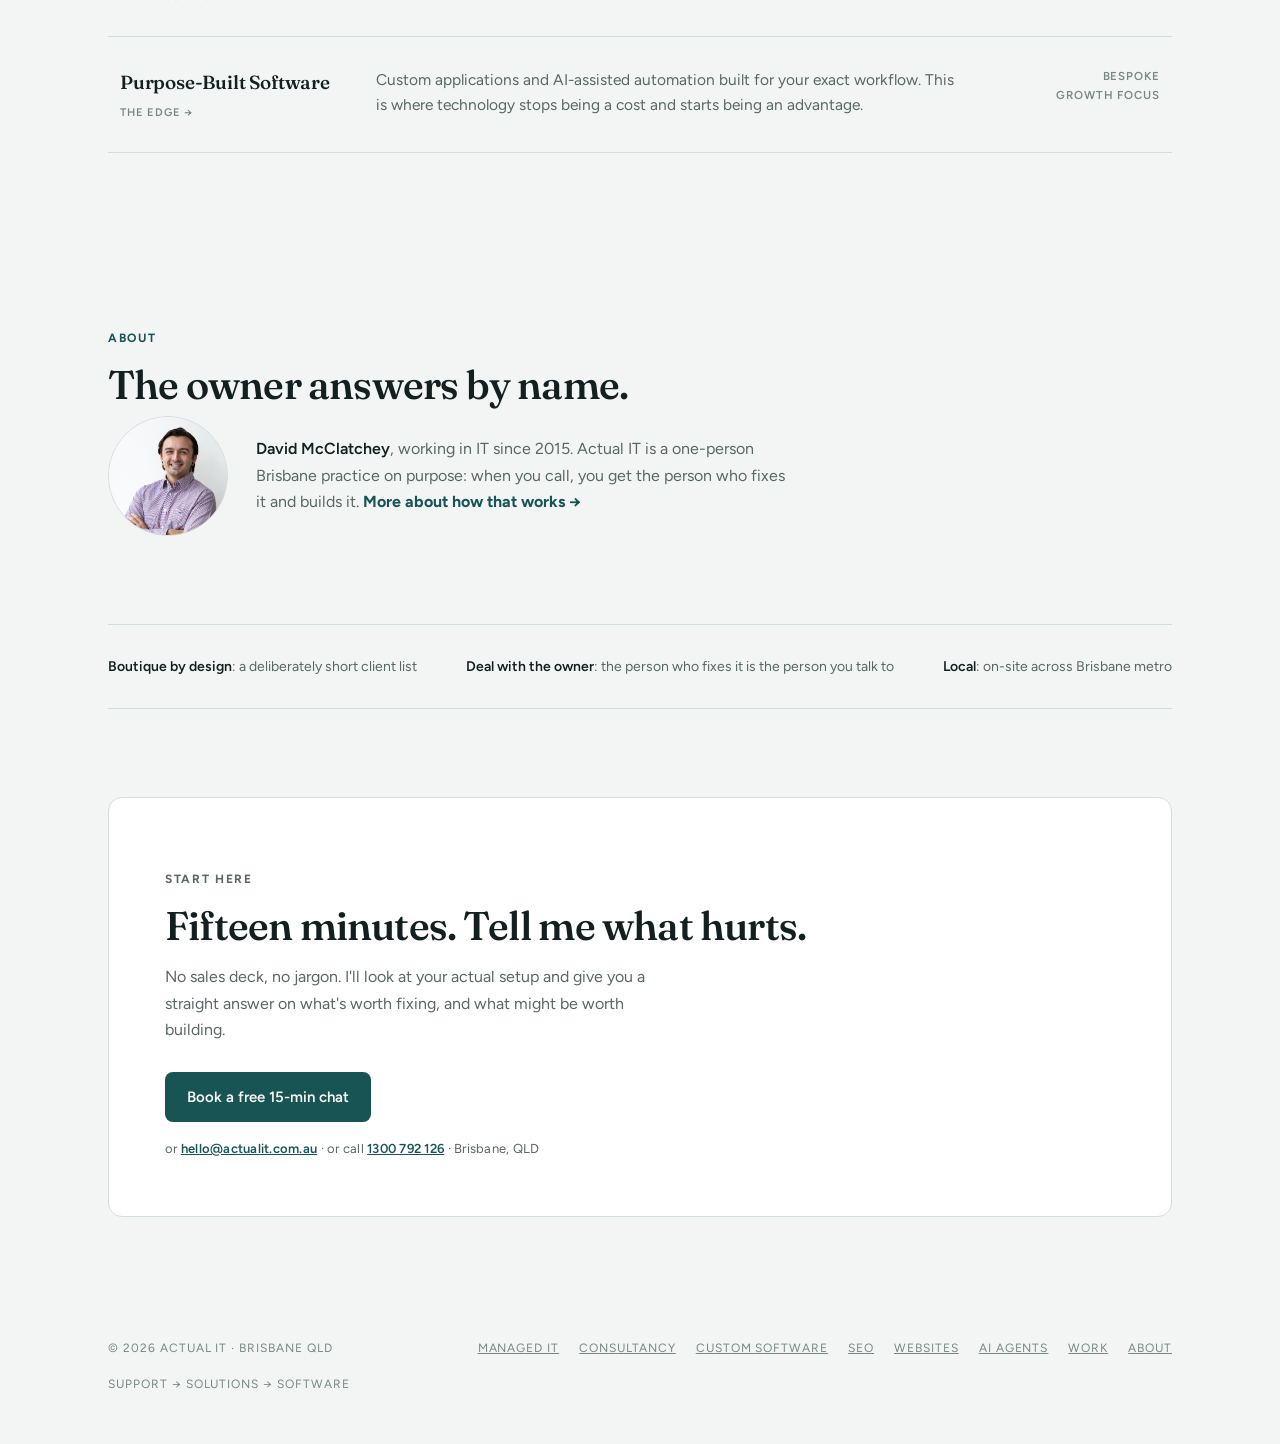
==== commit f27f494e: "Add AI agents service page Publish /services/ai-agents with the supplied copy, including the pricing" ====
--- a/index.html
+++ b/index.html
@@ -63,6 +63,7 @@
       <a class="link" href="/services/custom-software">Software</a>
       <a class="link" href="/services/seo">SEO</a>
       <a class="link" href="/services/websites">Websites</a>
+      <a class="link" href="/services/ai-agents">AI agents</a>
       <a class="link" href="/work/">Work</a>
       <a class="link" href="/about/">About</a>
       <a class="nav-cta" href="/contact/">Get in touch</a>
@@ -273,6 +274,7 @@
       <a href="/services/custom-software" style="color:inherit;">Custom Software</a>
       <a href="/services/seo" style="color:inherit;">SEO</a>
       <a href="/services/websites" style="color:inherit;">Websites</a>
+      <a href="/services/ai-agents" style="color:inherit;">AI agents</a>
       <a href="/work/" style="color:inherit;">Work</a>
       <a href="/about/" style="color:inherit;">About</a>
     </span>
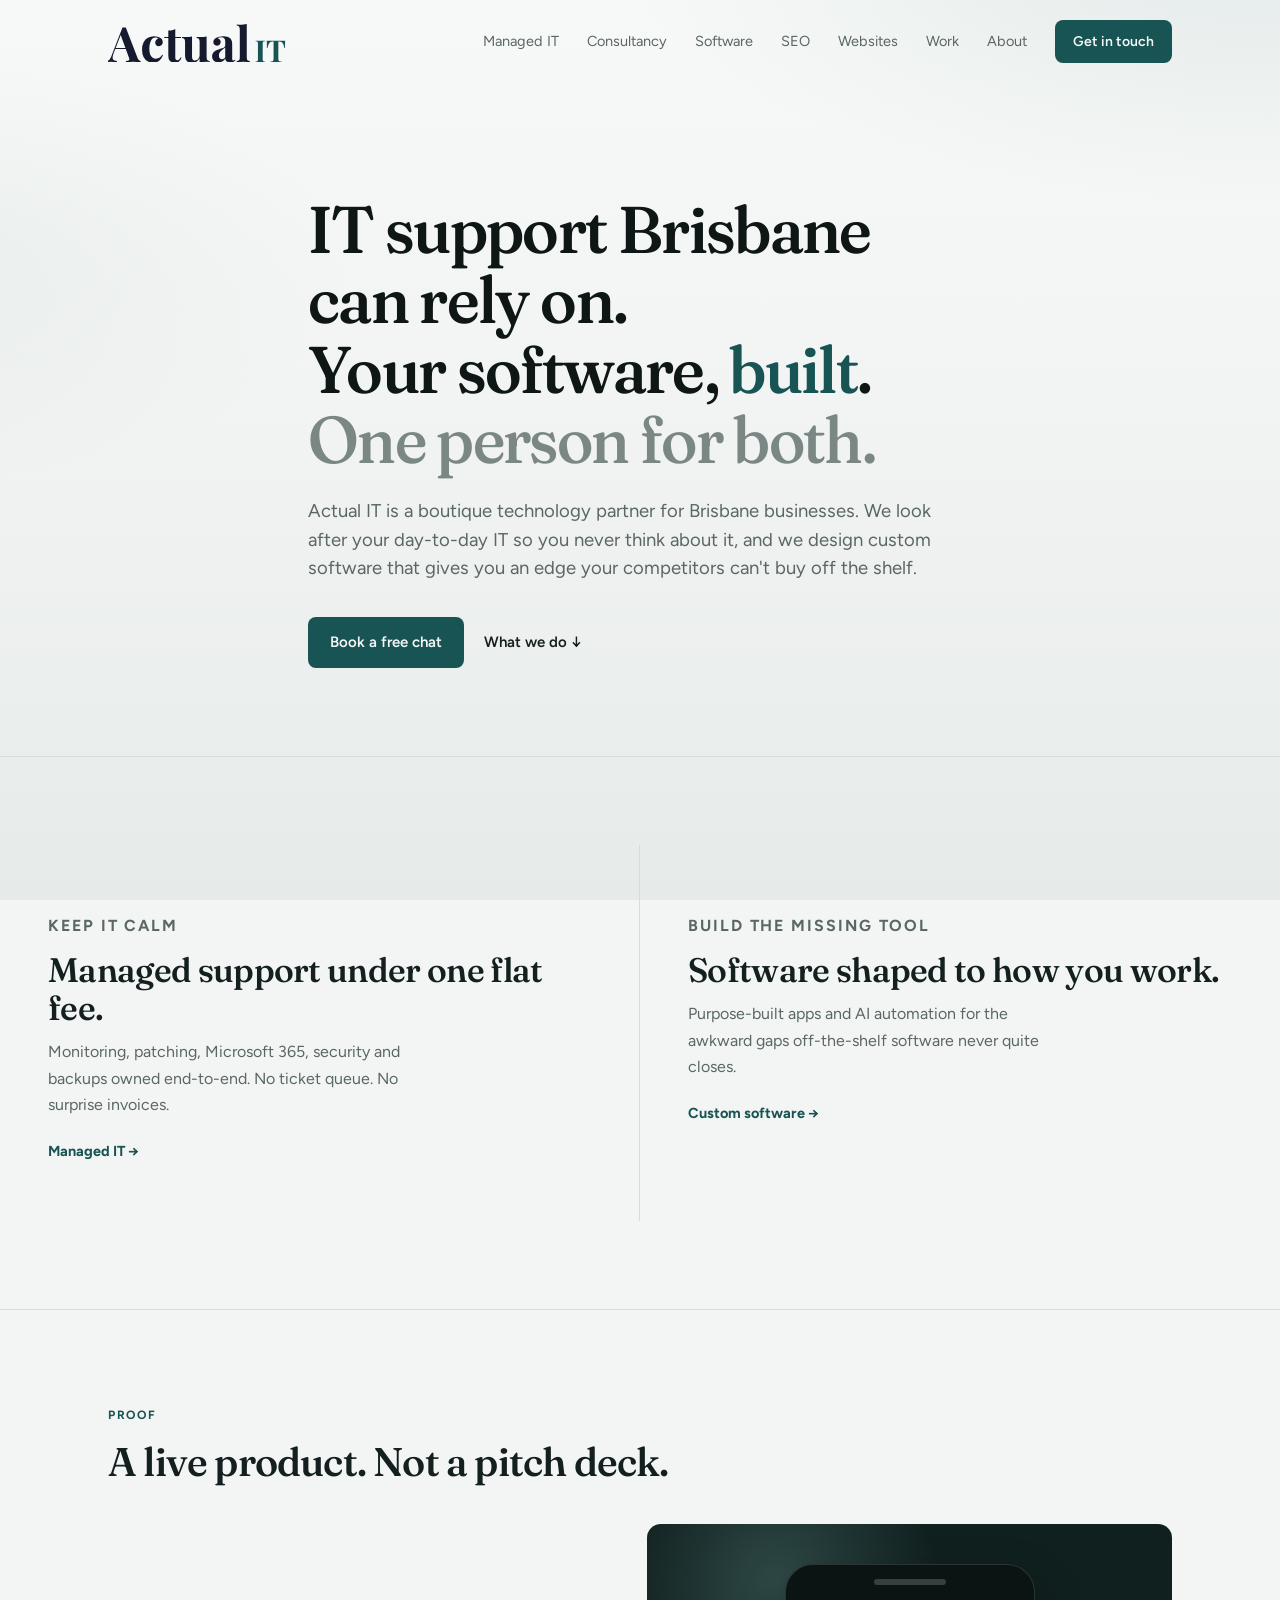
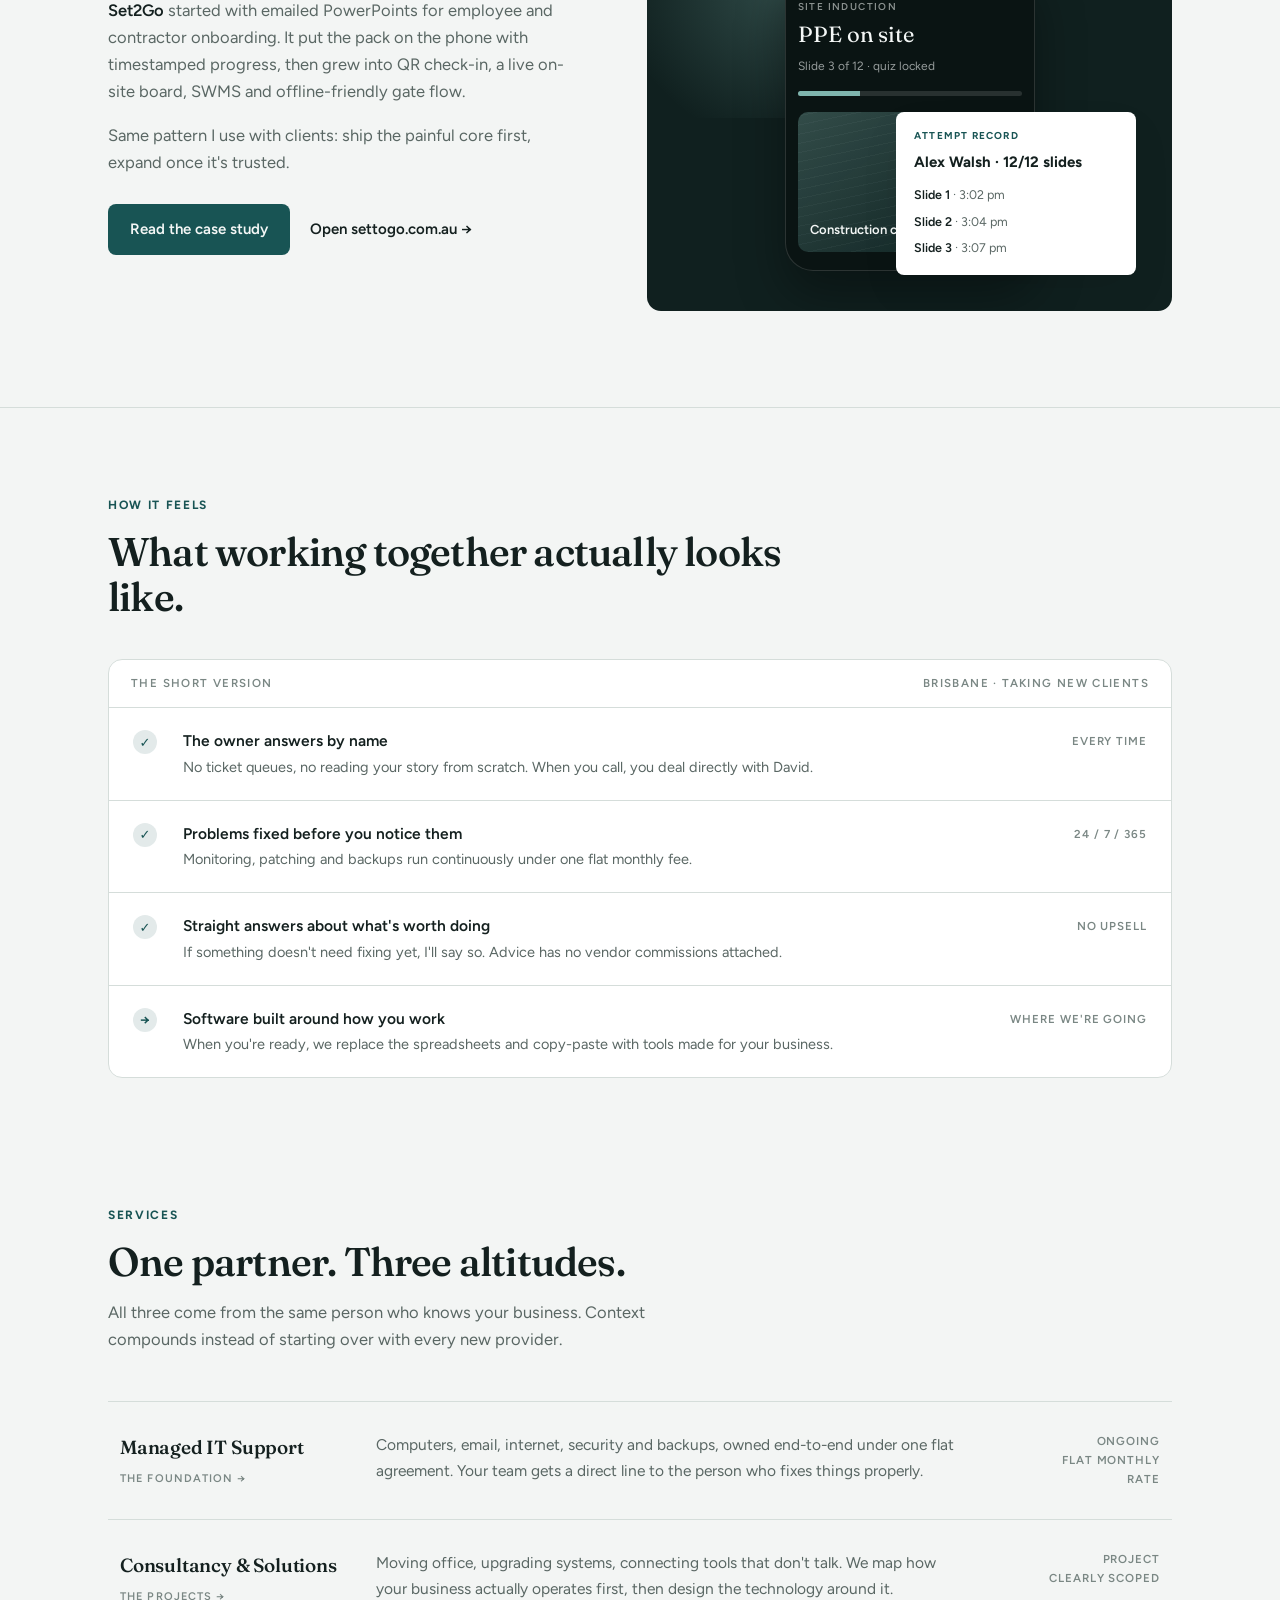
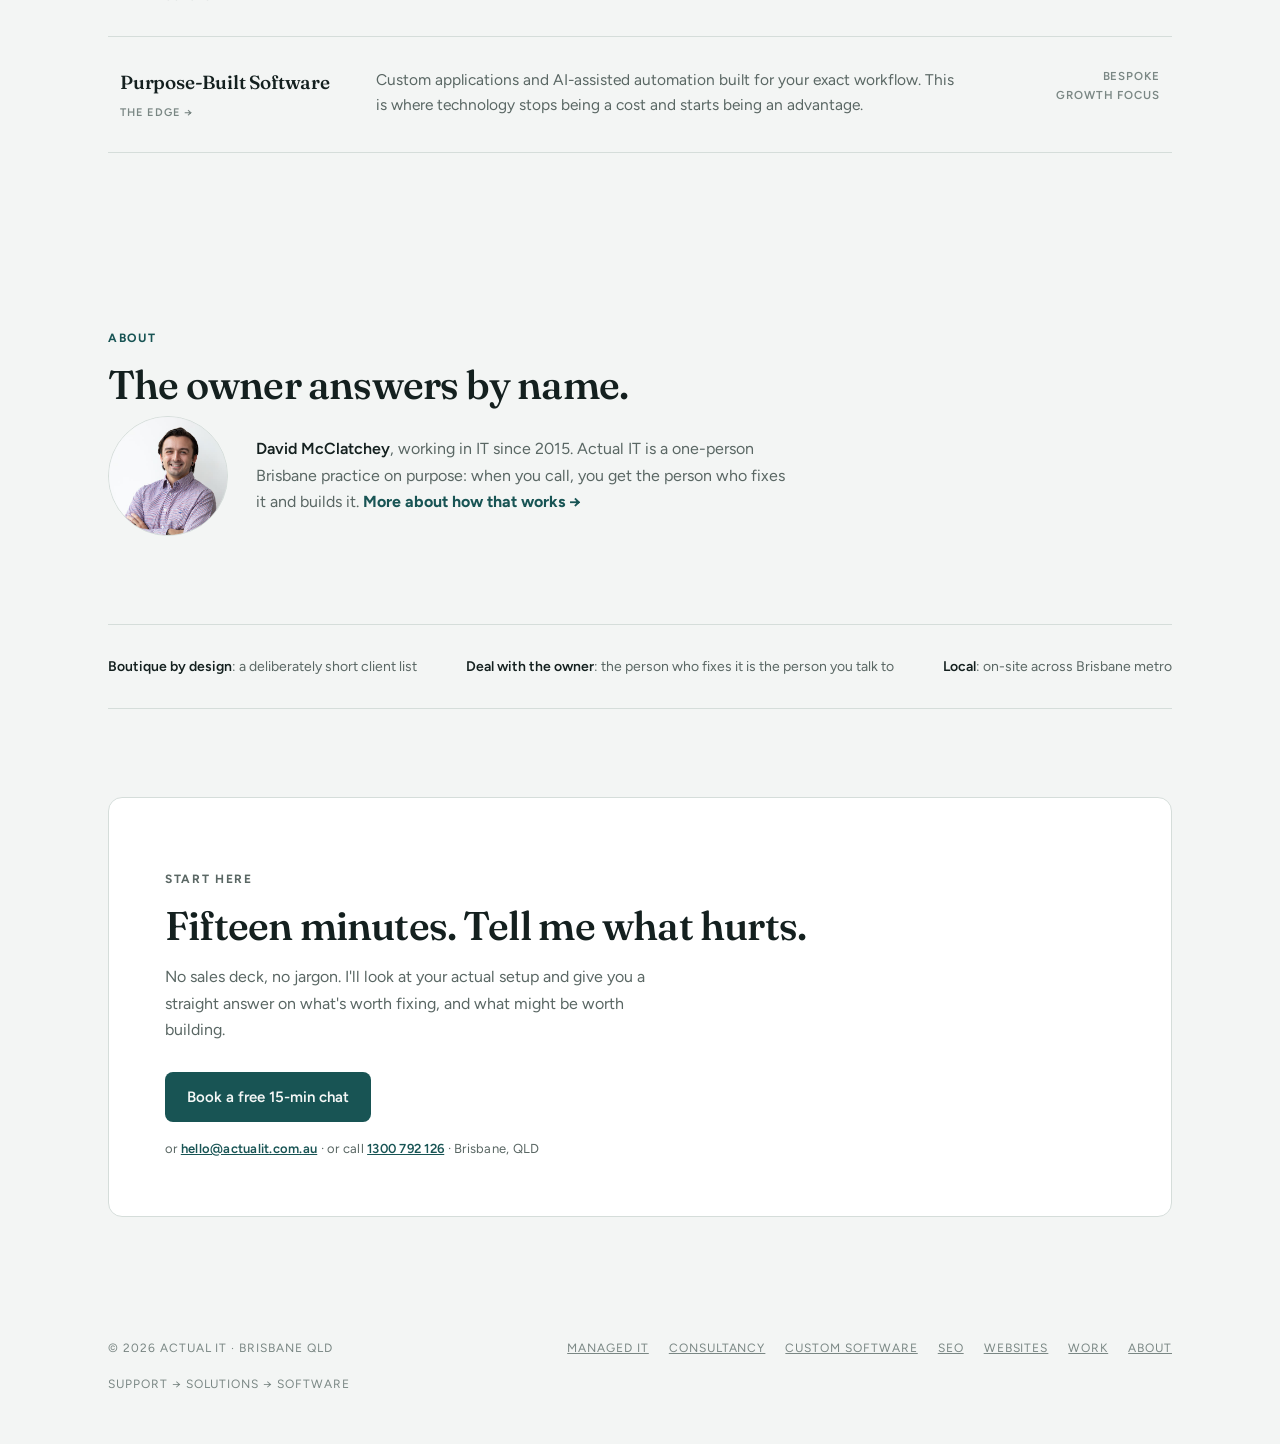
==== commit 463bd50c: "Merge pull request #6 from actualitau/cursor/add-seo-websites-pages-47db Add SEO and websites servic" ====
--- a/index.html
+++ b/index.html
@@ -63,7 +63,6 @@
       <a class="link" href="/services/custom-software">Software</a>
       <a class="link" href="/services/seo">SEO</a>
       <a class="link" href="/services/websites">Websites</a>
-      <a class="link" href="/services/ai-agents">AI agents</a>
       <a class="link" href="/work/">Work</a>
       <a class="link" href="/about/">About</a>
       <a class="nav-cta" href="/contact/">Get in touch</a>
@@ -274,7 +273,6 @@
       <a href="/services/custom-software" style="color:inherit;">Custom Software</a>
       <a href="/services/seo" style="color:inherit;">SEO</a>
       <a href="/services/websites" style="color:inherit;">Websites</a>
-      <a href="/services/ai-agents" style="color:inherit;">AI agents</a>
       <a href="/work/" style="color:inherit;">Work</a>
       <a href="/about/" style="color:inherit;">About</a>
     </span>
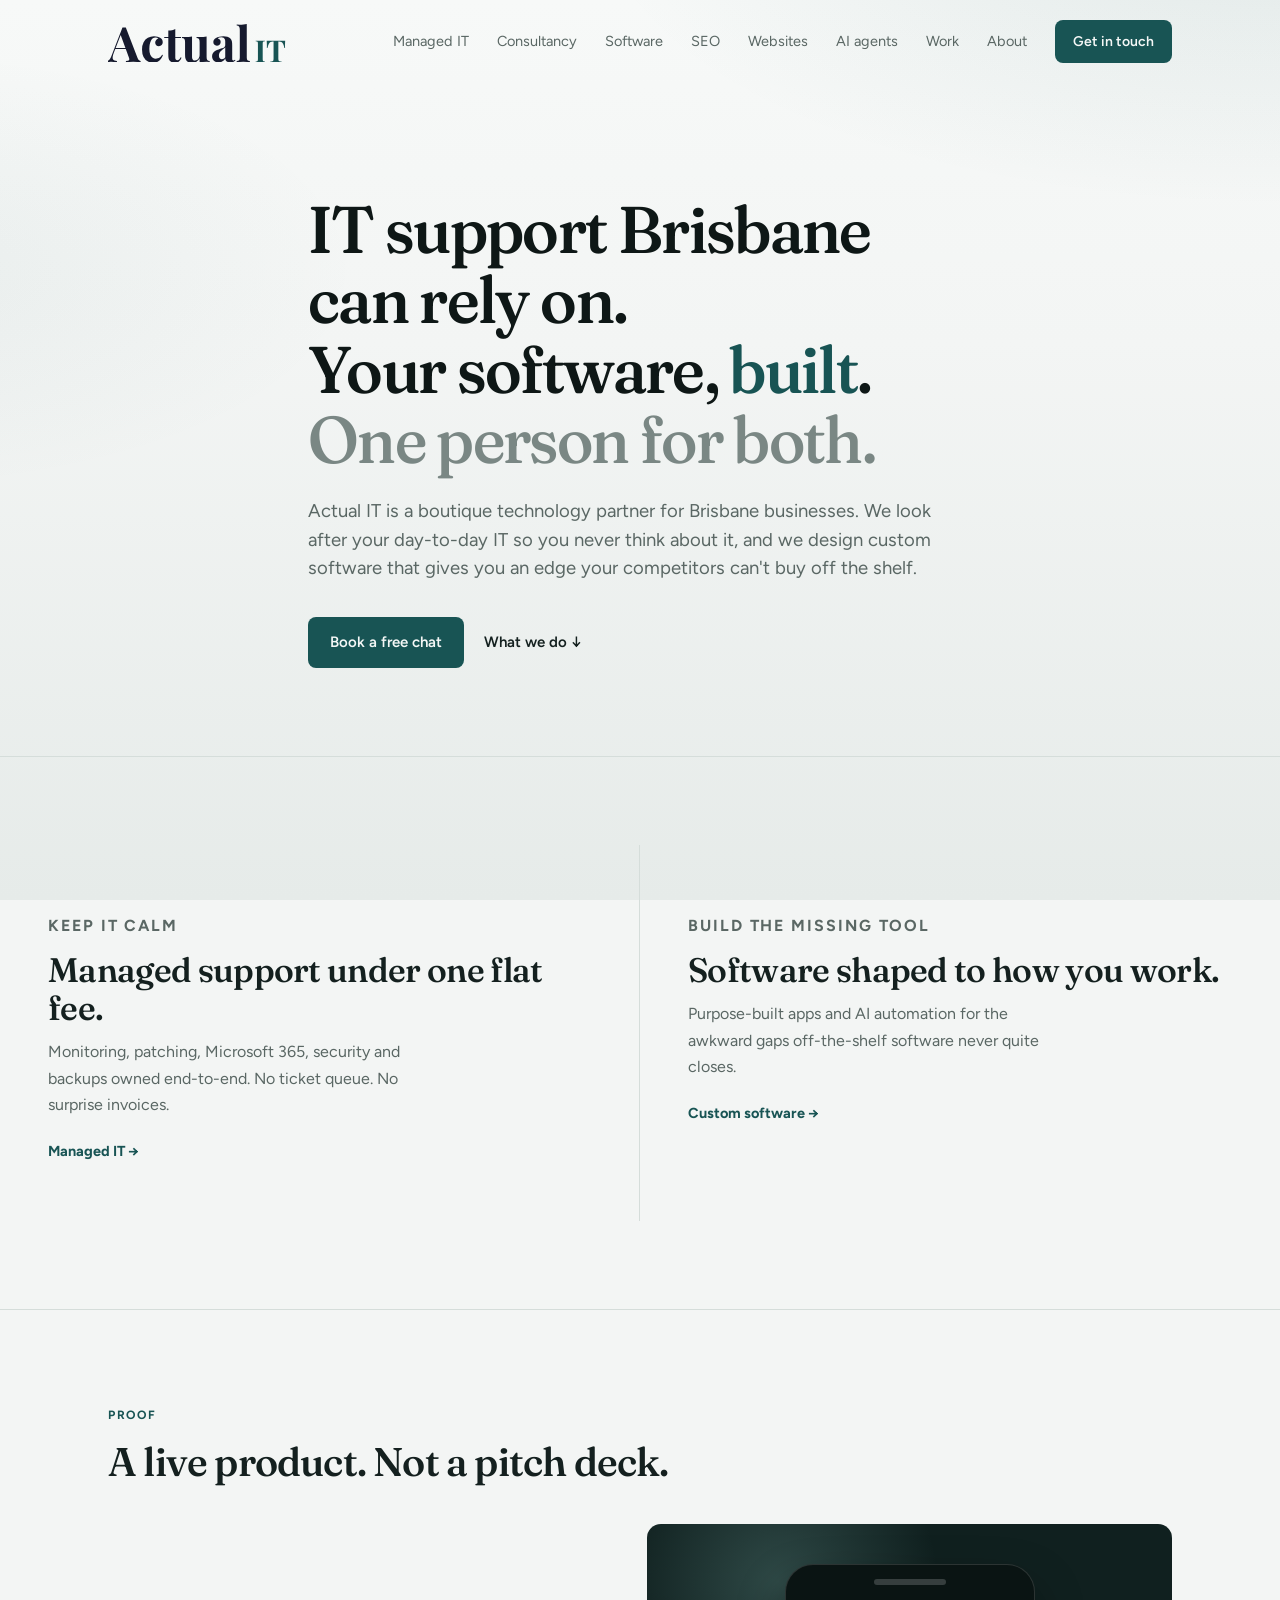
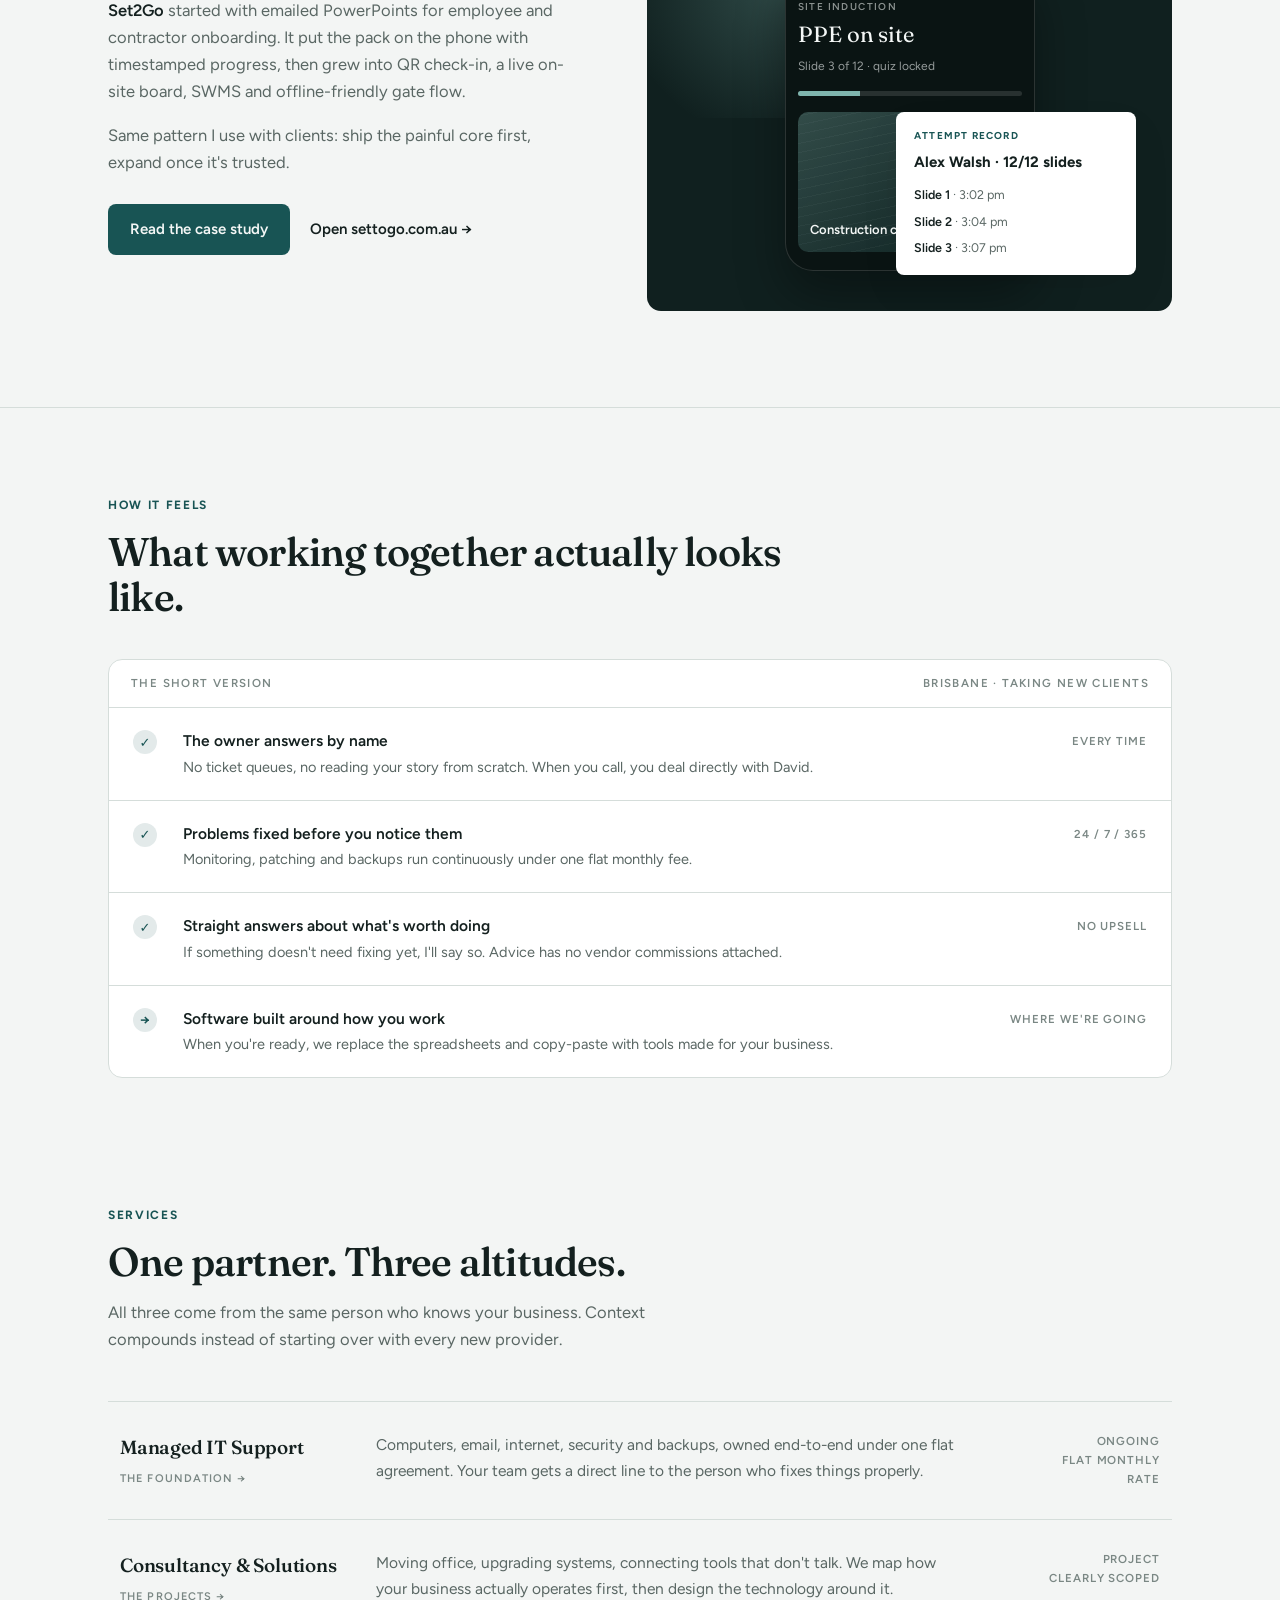
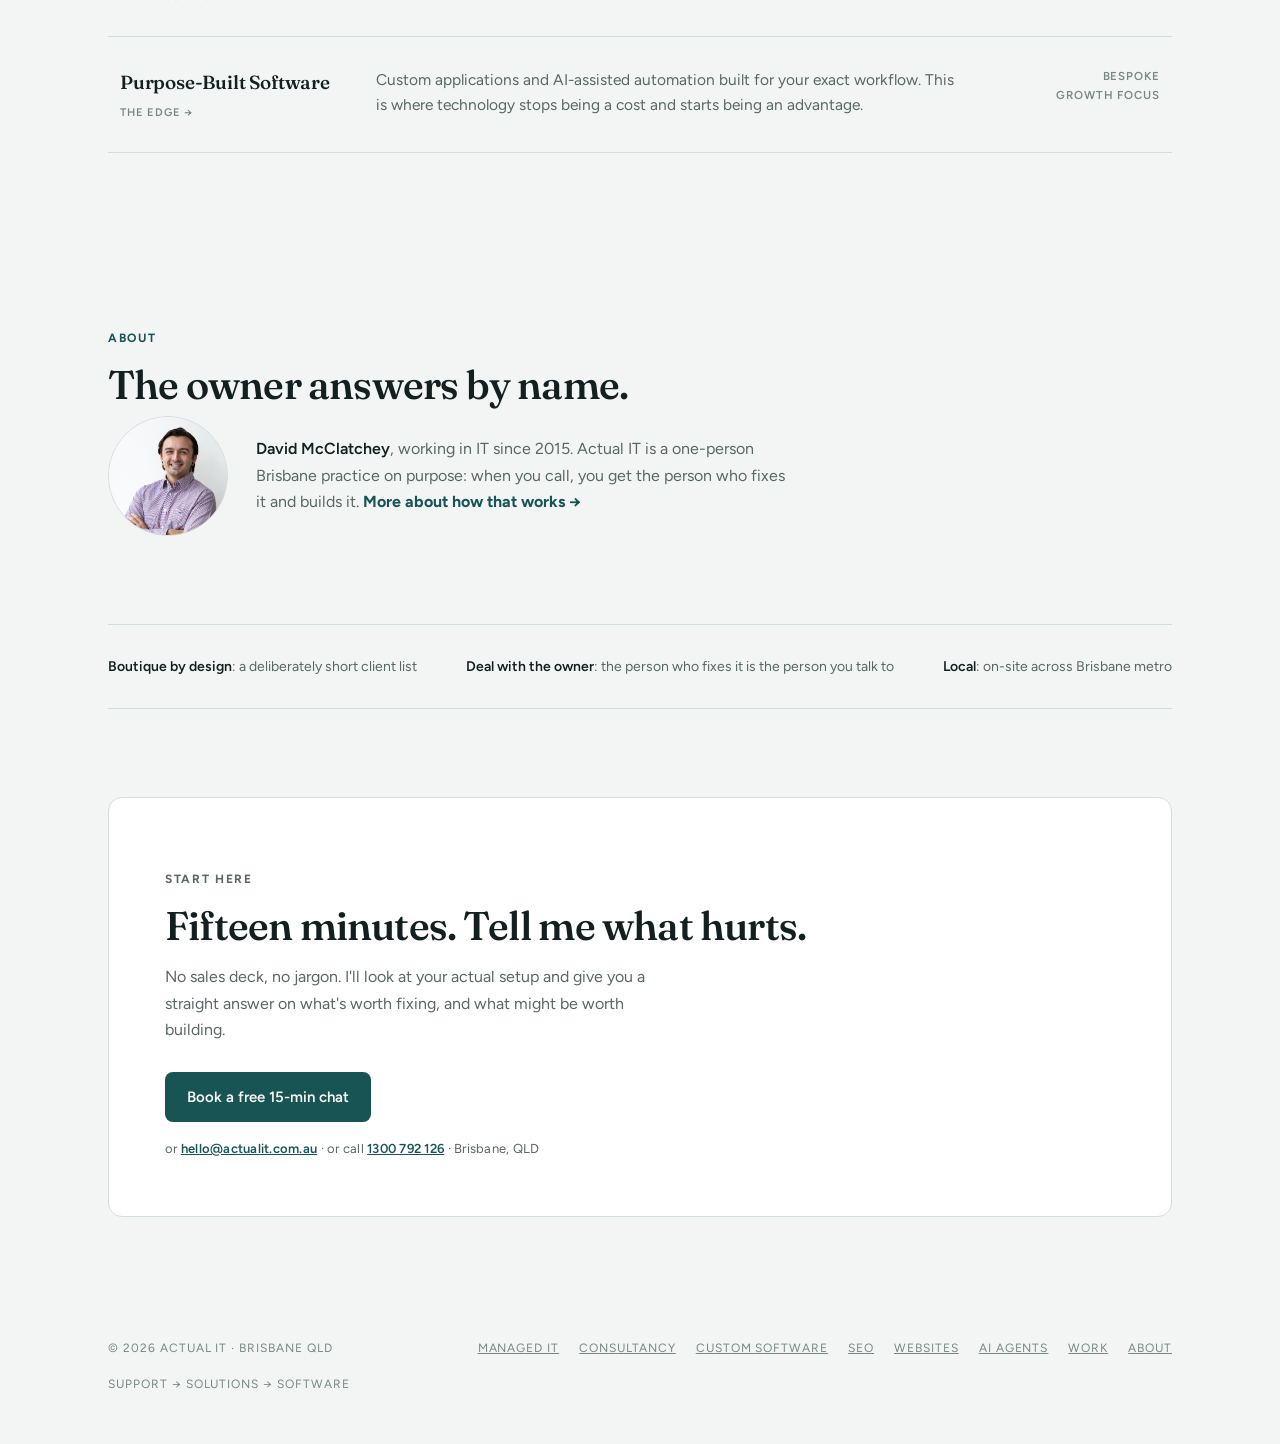
==== commit 8dc82b4b: "Merge pull request #7 from actualitau/cursor/add-ai-agents-page-b349 Add AI agents service page" ====
--- a/index.html
+++ b/index.html
@@ -63,6 +63,7 @@
       <a class="link" href="/services/custom-software">Software</a>
       <a class="link" href="/services/seo">SEO</a>
       <a class="link" href="/services/websites">Websites</a>
+      <a class="link" href="/services/ai-agents">AI agents</a>
       <a class="link" href="/work/">Work</a>
       <a class="link" href="/about/">About</a>
       <a class="nav-cta" href="/contact/">Get in touch</a>
@@ -273,6 +274,7 @@
       <a href="/services/custom-software" style="color:inherit;">Custom Software</a>
       <a href="/services/seo" style="color:inherit;">SEO</a>
       <a href="/services/websites" style="color:inherit;">Websites</a>
+      <a href="/services/ai-agents" style="color:inherit;">AI agents</a>
       <a href="/work/" style="color:inherit;">Work</a>
       <a href="/about/" style="color:inherit;">About</a>
     </span>
